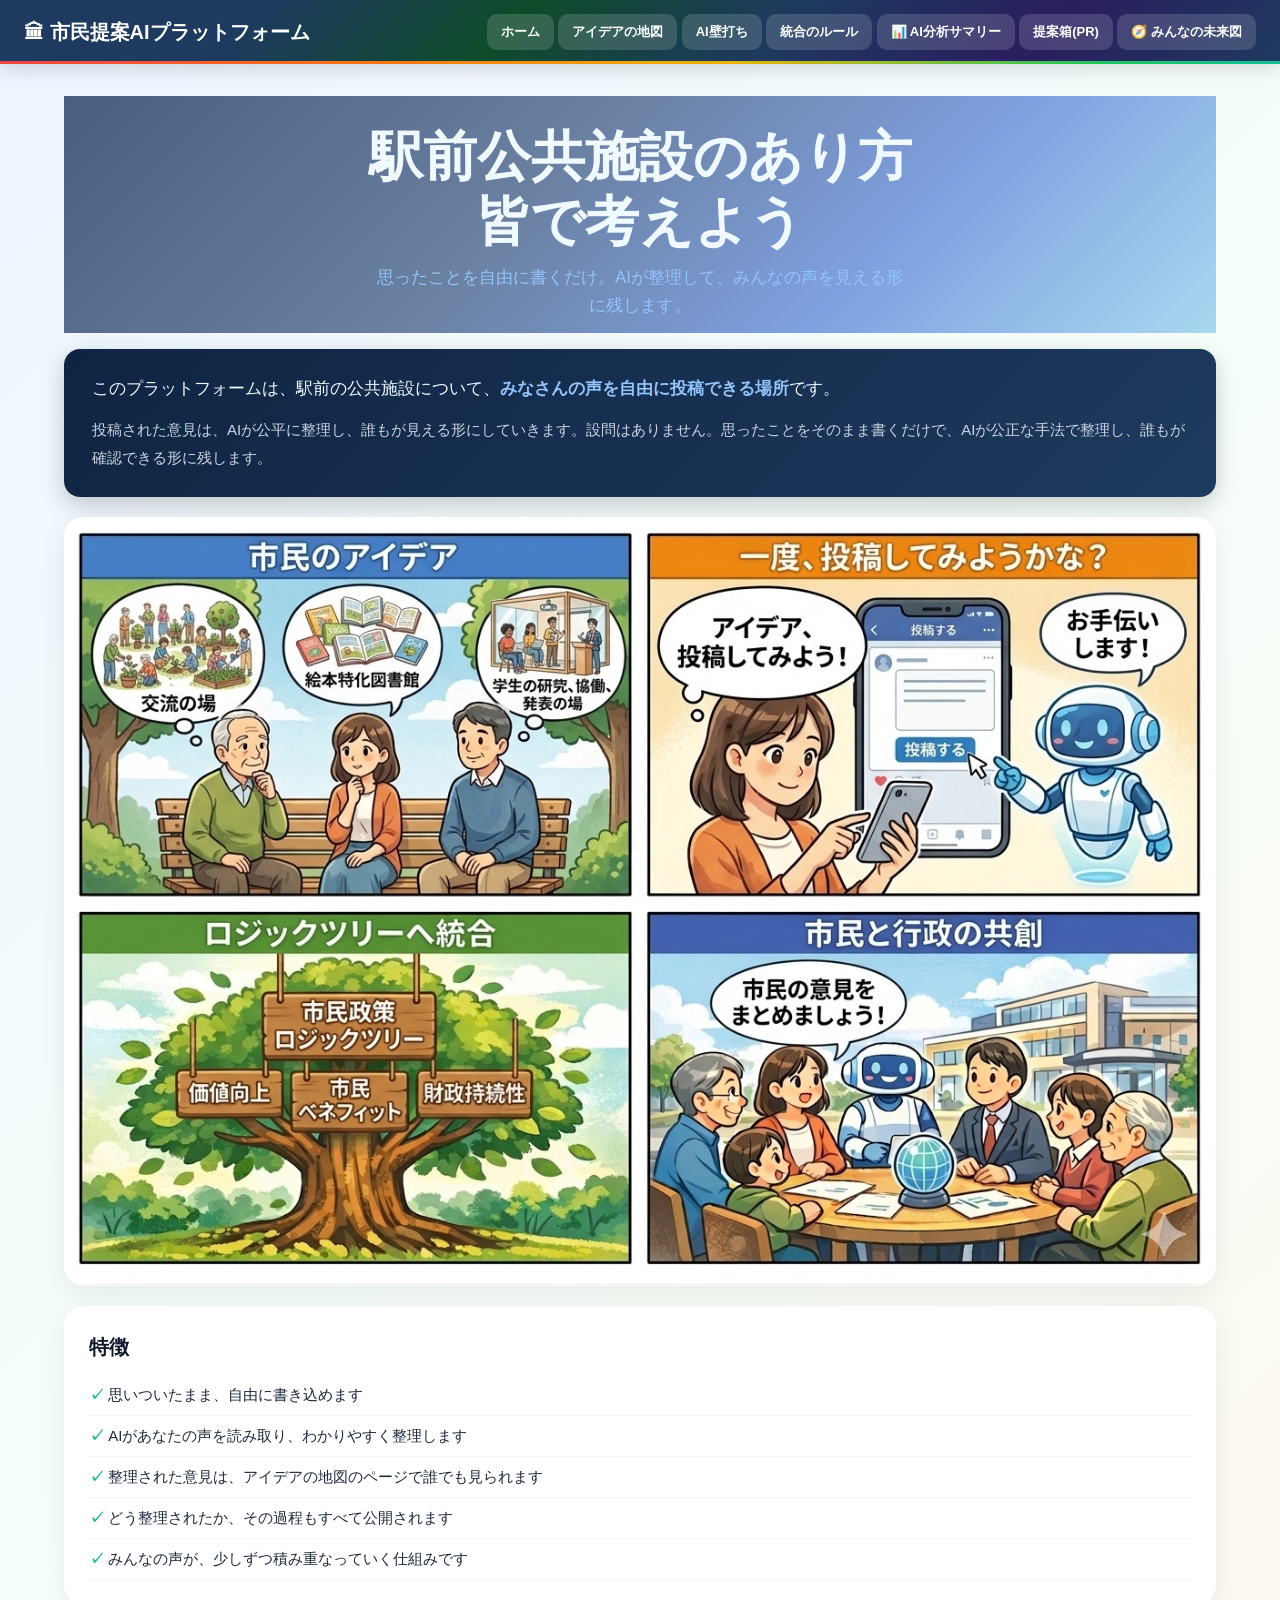
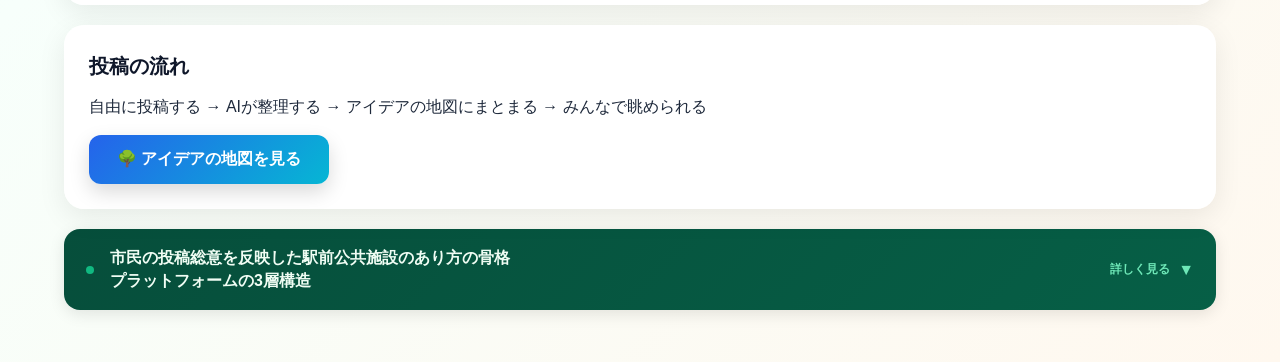
==== index.html @ 5b045f44 "Update index.html" ====
<!DOCTYPE html>
<html lang="ja">
<head>
<meta charset="UTF-8">
<meta name="viewport" content="width=device-width, initial-scale=1.0">
<title>市民提案AIプラットフォーム</title>
<style>
/* ================= RESET ================= */
*{ margin:0; padding:0; box-sizing:border-box; overflow-wrap:break-word; }
body{
  font-family:"Yu Gothic","Meiryo",sans-serif;
  background:linear-gradient(135deg,#edf4ff,#f7fffb,#fff8ef);
  color:#1e293b; line-height:1.6; padding:0; font-size:16px;
}

/* ================= HEADER ================= */
.topbar{
  position:sticky; top:0; z-index:999;
  display:flex; justify-content:space-between; align-items:center;
  padding:14px 24px;
  background:#0f172a;
  box-shadow:0 4px 20px rgba(0,0,0,.15);
}
.topbar::after{
  content:""; position:absolute; left:0; bottom:0; width:100%; height:4px;
  background:linear-gradient(
    to right,
    #ff4fa8 0%,
    #ffa36c 25%,
    #ffffff 50%,
    #5ab0ff 75%,
    #004b9f 100%
  );
}
.logo{ font-size:20px; font-weight:700; color:#fff; }

nav button{
  border:none; padding:9px 14px; border-radius:10px;
  font-weight:700; cursor:pointer; background:rgba(255,255,255,.15);
  color:#fff; font-size:13px; transition:.2s;
}
nav button:hover{ background:rgba(255,255,255,.3); transform:translateY(-1px); }


/* ================= PAGE ================= */
.page{ display:none; padding:32px 24px; max-width:1200px; margin:auto; animation:fade .3s ease; }
.page.active{ display:block; }
@keyframes fade{ from{opacity:0; transform:translateY(6px);} to{opacity:1; transform:translateY(0);} }

/* ================= COMMON CARD ================= */
.card{
  background:rgba(255,255,255,.95); backdrop-filter:blur(8px);
  padding:24px; border-radius:20px; margin-bottom:20px;
  box-shadow:0 8px 28px rgba(0,0,0,.08); border:1px solid rgba(255,255,255,.6);
}
h1{ font-size:30px; margin-bottom:16px; text-align:center; color:#0f172a; }
h2{ font-size:20px; margin-bottom:12px; color:#0f172a; }
h3{ font-size:16px; margin-top:16px; margin-bottom:8px; color:#1d4ed8; }

/* ================= BUTTON SYSTEM ================= */
button{ cursor:pointer; }
.big-button{
  display:inline-block; padding:14px 28px; font-size:16px; font-weight:800;
  background:linear-gradient(135deg,#2563eb,#06b6d4); color:white;
  border-radius:12px; text-align:center; box-shadow:0 8px 20px rgba(0,0,0,.15);
  transition:.2s; border:none;
}
.big-button:hover{ transform:translateY(-2px); box-shadow:0 14px 28px rgba(0,0,0,.2); }
.big-button.success{ background:linear-gradient(135deg,#10b981,#059669); }
.big-button.accent{ background:linear-gradient(135deg,#8b5cf6,#6d28d9); }
.big-button:disabled{ opacity:.5; cursor:not-allowed; transform:none; }
.button-group{ display:flex; gap:12px; flex-wrap:wrap; margin-top:12px; }

/* ================= AI LAYOUT ================= */
.assistant-layout{ display:grid; grid-template-columns:1fr 1fr; gap:20px; }
textarea{
  width:100%; height:240px; padding:14px; font-size:15px;
  border-radius:14px; border:1.5px solid #dbeafe; background:#fff;
  font-family:inherit; resize:vertical;
}
textarea:focus{ outline:none; border-color:#3b82f6; }
.ai-result-box{
  min-height:120px; padding:14px; background:#f8fafc;
  border-radius:12px; border:1px solid #e2e8f0; line-height:1.7; font-size:15px;
}
.summary-block{ margin-top:16px; }
.summary-box, .title-box{
  padding:12px 16px; background:#f0f9ff; border-radius:10px;
  border:1px solid #bae6fd; margin-bottom:8px; line-height:1.7;
}
.title-box{ background:#f0fdf4; border-color:#bbf7d0; font-weight:700; }
.category-result{
  padding:10px 14px; background:#fefce8; border-radius:10px;
  border:1px solid #fde68a; font-size:14px; line-height:1.8;
}

/* ================= CATEGORY BAR ================= */
.category-bar{ display:flex; flex-wrap:wrap; gap:6px; margin-bottom:10px; }
.cat-btn{
  border:none; padding:6px 12px; border-radius:999px;
  background:#e5e7eb; cursor:pointer; font-size:13px; transition:.2s;
}
.cat-btn.active{ background:#2563eb; color:#fff; }
.cat-btn:hover{ background:#cbd5e1; }
.cat-btn.active:hover{ background:#1d4ed8; }

/* =====================================================
   PR PAGE — アコーデオン構造
===================================================== */

/* ── PRページ 投稿追跡バナー ── */
.pr-track-banner {
  background: linear-gradient(135deg,#0f2442,#1e3a5f);
  color:#fff; border-radius:16px; padding:16px 20px; margin-bottom:20px;
  display:flex; align-items:center; gap:14px;
  box-shadow:0 4px 16px rgba(0,0,0,.18);
}
.pr-track-icon { font-size:28px; flex-shrink:0; }
.pr-track-info { flex:1; }
.pr-track-info h3 { color:#93c5fd; font-size:15px; margin-bottom:4px; }
.pr-track-info p  { font-size:13px; color:#cbd5e1; margin:0; }

/* ── 大分類ボード ── */
.pr-main-board{
  background:linear-gradient(135deg,#1e3a5f,#0f2442);
  color:#fff; border-radius:18px; margin-bottom:16px;
  box-shadow:0 8px 24px rgba(0,0,0,.2); overflow:hidden;
}
.pr-main-header{
  display:flex; justify-content:space-between; align-items:center;
  padding:18px 22px; cursor:pointer; user-select:none; transition:.2s;
}
.pr-main-header:hover{ background:rgba(255,255,255,.06); }
.pr-main-title{ font-size:17px; font-weight:700; }
.pr-main-meta{ display:flex; align-items:center; gap:10px; }
.pr-main-meta .count-badge{
  background:#f59e0b; color:#fff; font-weight:700;
  border-radius:999px; padding:2px 10px; font-size:13px; min-width:28px; text-align:center;
}
.pr-accordion-arrow{ font-size:16px; transition:transform .25s; }
.pr-accordion-arrow.open{ transform:rotate(180deg); }

/* ── 中分類ボード群コンテナ ── */
.pr-sub-area{
  display:none; padding:14px 16px; background:rgba(255,255,255,.05);
  border-top:1px solid rgba(255,255,255,.1);
}
/* ★ 中分類を横並びグリッドで表示 */
.pr-sub-grid{
  display:grid;
  grid-template-columns:repeat(auto-fill,minmax(220px,1fr));
  gap:10px;
  align-items:start;
}

/* ── 中分類ボード ── */
.pr-sub-board{
  background:rgba(255,255,255,.92); color:#0f172a;
  border-radius:14px; overflow:hidden;
  box-shadow:0 4px 14px rgba(0,0,0,.12); cursor:pointer; transition:.2s;
  border:2px solid transparent;
}
.pr-sub-board:hover{ border-color:#3b82f6; transform:translateY(-2px); box-shadow:0 8px 20px rgba(0,0,0,.16); }
.pr-sub-board.has-posts{ border-left:4px solid #3b82f6; }
.pr-sub-board.active { border-color:#2563eb; }
.pr-sub-header-inner{
  display:flex; justify-content:space-between; align-items:flex-start;
  padding:12px 14px;
}
.pr-sub-name{ font-size:14px; font-weight:700; flex:1; }
.count-badge{
  background:#2563eb; color:#fff; border-radius:999px;
  padding:1px 8px; font-size:12px; font-weight:700; margin-left:6px;
  min-width:22px; text-align:center; flex-shrink:0;
}
.count-badge.zero{ background:#94a3b8; }
.pr-sub-hint{ font-size:11px; color:#64748b; padding:0 14px 10px; }

/* ── 投稿タイトル一覧（中分類内・横長カード） ── */
.pr-title-list-area { padding:8px 0; }

.pr-title-btn {
  display:flex; justify-content:space-between; align-items:center;
  padding:10px 14px; margin-bottom:6px;
  background:#fff; border-radius:10px; cursor:pointer;
  border-left:4px solid #dc2626;
  box-shadow:0 2px 8px rgba(0,0,0,.06); transition:.15s; gap:10px;
  /* ★ 横長表示のため width:100% */
  width:100%;
}
.pr-title-btn:hover { box-shadow:0 4px 14px rgba(0,0,0,.12); transform:translateX(2px); }
.pr-title-btn.active { background:#eff6ff; }
.pr-title-btn-text { font-size:14px; font-weight:700; flex:1; text-align:left; }
.pr-title-btn-status { font-size:11px; font-weight:700; flex-shrink:0; }

/* ── 要約パネル（タイトルクリックで展開） ── */
.pr-summary-panel {
  margin-top:10px; background:#fff; border-radius:14px;
  padding:20px 24px; box-shadow:0 4px 16px rgba(0,0,0,.1);
  border:1.5px solid #e2e8f0;
}
.pr-summary-close {
  float:right; cursor:pointer; font-size:13px; color:#64748b;
  padding:2px 8px; border-radius:6px; border:1px solid #e2e8f0;
  margin-bottom:8px;
}
.pr-summary-close:hover{ background:#f1f5f9; }
.pr-summary-title {
  font-size:17px; font-weight:700; margin-bottom:12px; color:#0f172a;
  clear:both; padding-top:4px;
}
.pr-summary-body {
  font-size:15px; line-height:1.9; color:#334155;
  background:#f8fafc; border-radius:10px; padding:16px 18px;
  border:1px solid #e2e8f0;
}
/* ── 統合情報の表示 ── */
.pr-merge-detail {
  margin-top:14px; border-radius:10px; overflow:hidden;
  border:1.5px solid #bfdbfe;
}
.pr-merge-detail-header {
  background:#dbeafe; color:#1e3a8a; font-weight:700; font-size:13px;
  padding:8px 14px; display:flex; gap:8px; align-items:center;
}
.pr-merge-detail-body {
  background:#eff6ff; padding:12px 14px; font-size:13px;
  color:#1d4ed8; line-height:1.7;
}
.pr-merge-row {
  display:flex; gap:10px; margin-bottom:8px; align-items:flex-start;
}
.pr-merge-label {
  font-size:11px; font-weight:700; padding:2px 8px; border-radius:999px;
  flex-shrink:0; background:#bfdbfe; color:#1e40af;
}
.pr-merge-text { font-size:13px; color:#1e293b; line-height:1.6; }
.pr-merged-note{
  margin-top:10px; padding:8px 12px; background:#eff6ff; border-radius:8px;
  font-size:13px; color:#1d4ed8; border-left:3px solid #3b82f6;
}

/* ── PRページ フル幅コンテナ ── */
.pr-full-area { margin-top:8px; }

/* =====================================================
   LOGIC TREE PAGE
===================================================== */
.tree-page-wrap{ max-width:960px; margin:auto; }

/* ── ビジョン文 ── */
.tree-vision-card{
  background:linear-gradient(135deg,#0f2442,#1e3a5f); color:#fff;
  border-radius:20px; padding:22px 28px; margin-bottom:28px;
  box-shadow:0 10px 30px rgba(0,0,0,.2);
}
.tree-vision-card h2{ color:#93c5fd; margin-bottom:8px; }
.tree-vision-card p{ color:#cbd5e1; font-size:15px; }

/* ── 大分類ボード群 ── */
.tree-main-boards{
  display:grid; grid-template-columns:repeat(5,1fr); gap:16px; margin-bottom:28px;
}
.tree-board{
  background:#fff; border-radius:16px; padding:16px 12px;
  text-align:center; cursor:pointer; transition:.25s;
  box-shadow:0 6px 20px rgba(0,0,0,.1); border:2px solid transparent;
  position:relative;
}
.tree-board:hover{ transform:translateY(-4px); box-shadow:0 14px 30px rgba(0,0,0,.15); border-color:#3b82f6; }
.tree-board.active{ border-color:#2563eb; background:#eff6ff; }
.tree-board-icon{ font-size:28px; margin-bottom:8px; }
.tree-board-key{ font-size:18px; font-weight:900; color:#2563eb; margin-bottom:4px; }
.tree-board-label{ font-size:12px; font-weight:700; color:#0f172a; line-height:1.4; }
.tree-board-count{
  position:absolute; top:-6px; right:-6px;
  background:#f59e0b; color:#fff; border-radius:999px;
  padding:2px 8px; font-size:12px; font-weight:700;
}

/* ── 中分類・小分類アコーデオン（ツリー詳細） ── */
.tree-detail-area{ background:#fff; border-radius:20px; padding:24px; box-shadow:0 8px 24px rgba(0,0,0,.08); }
.tree-detail-title{ font-size:18px; font-weight:700; color:#0f172a; margin-bottom:16px; padding-bottom:12px; border-bottom:2px solid #e2e8f0; }
.tree-sub-block{ margin-bottom:12px; border-radius:14px; overflow:hidden; border:1.5px solid #e2e8f0; }
.tree-sub-header{
  padding:12px 16px; background:#f8fafc;
  display:flex; justify-content:space-between; align-items:center;
  cursor:pointer; font-weight:700; font-size:15px; transition:.15s;
}
.tree-sub-header:hover{ background:#eff6ff; }
.tree-item-list{ display:none; padding:12px 16px; border-top:1px solid #e2e8f0; }
.tree-item-chips{ display:flex; flex-wrap:wrap; gap:8px; }
.tree-item-chip{
  padding:6px 14px; background:#dbeafe; color:#1d4ed8;
  border-radius:999px; font-size:13px; font-weight:600; cursor:pointer; transition:.15s;
}
.tree-item-chip:hover{ background:#bfdbfe; }
.tree-item-chip.other{ background:#fee2e2; color:#dc2626; }
.tree-item-chip.merged{ background:#dcfce7; color:#15803d; }

/* =====================================================
   RULES PAGE
===================================================== */
.rules-merge-flow{ display:grid; grid-template-columns:repeat(3,1fr); gap:16px; margin:20px 0; }
.rules-step-card{
  background:#fff; border-radius:16px; padding:18px; text-align:center;
  box-shadow:0 4px 14px rgba(0,0,0,.08); border-top:4px solid #2563eb;
}
.rules-step-num{ font-size:28px; font-weight:900; color:#2563eb; margin-bottom:8px; }
.rules-step-title{ font-weight:700; margin-bottom:8px; font-size:15px; }
.rules-step-desc{ font-size:13px; color:#475569; line-height:1.6; }
.score-grid{ display:grid; grid-template-columns:repeat(auto-fit,minmax(130px,1fr)); gap:12px; margin:16px 0; }
.score-card{ background:white; padding:14px; border-radius:14px; box-shadow:0 4px 14px rgba(0,0,0,.08); border-top:3px solid #2563eb; }
.score-value{ font-size:22px; font-weight:800; color:#2563eb; }

/* ================= INTRO ================= */
.feature-list{ list-style:none; }
.feature-list li{ padding:8px 0; border-bottom:1px solid #f1f5f9; font-size:15px; }
.feature-list li::before{ content:"✓ "; color:#10b981; font-weight:700; }

/* ================= IMAGES ================= */
img{ max-width:100%; height:auto; display:block; border-radius:14px; }

/* ================= MOBILE ================= */
@media(max-width:900px){
  .assistant-layout{ grid-template-columns:1fr; }
  .topbar{ flex-direction:column; gap:10px; }
  nav{ justify-content:center; }
  h1{ font-size:24px; }
  .tree-main-boards{ grid-template-columns:repeat(2,1fr); }
  .rules-merge-flow{ grid-template-columns:1fr; }
}
@media(max-width:600px){
  .tree-main-boards{ grid-template-columns:1fr 1fr; }
  .pr-sub-grid{ grid-template-columns:1fr; }
}

/* =====================================================
   CIVIC COMPASS / CIVIC VISION PAGE
===================================================== */

/* ── ヒーローセクション（Civic Compass） ── */
.compass-hero {
  background:linear-gradient(160deg,#0a1628 0%,#0f2442 50%,#1a1035 100%);
  border-radius:24px; padding:48px 36px; margin-bottom:24px;
  text-align:center; position:relative; overflow:hidden;
}
.compass-hero::before {
  content:"";
  position:absolute; top:-60px; left:50%; transform:translateX(-50%);
  width:400px; height:400px; border-radius:50%;
  background:radial-gradient(circle,rgba(37,99,235,.18) 0%,transparent 70%);
  pointer-events:none;
}
.compass-ring {
  width:100px; height:100px; border-radius:50%; margin:0 auto 20px;
  background:conic-gradient(
    #2563eb 0deg 90deg,#06b6d4 90deg 180deg,
    #10b981 180deg 270deg,#f59e0b 270deg 360deg
  );
  display:flex; align-items:center; justify-content:center;
  box-shadow:0 0 40px rgba(37,99,235,.4);
}
.compass-ring-inner {
  width:72px; height:72px; border-radius:50%;
  background:#0f2442; display:flex; align-items:center;
  justify-content:center; font-size:28px;
}
.compass-badge {
  display:inline-block; background:rgba(37,99,235,.25);
  border:1px solid rgba(37,99,235,.5); color:#93c5fd;
  padding:4px 14px; border-radius:999px; font-size:12px;
  font-weight:700; letter-spacing:.05em; margin-bottom:16px;
}
.compass-version {
  display:inline-block; background:#f59e0b; color:#fff;
  padding:3px 12px; border-radius:999px; font-size:12px;
  font-weight:700; margin-bottom:10px;
}
.compass-hero h2 {
  color:#f0f9ff; font-size:22px; margin-bottom:8px; line-height:1.4;
}
.compass-hero .compass-sub {
  color:#7dd3fc; font-size:15px; line-height:1.7; max-width:600px; margin:0 auto;
}
.compass-pillars {
  display:flex; justify-content:center; flex-wrap:wrap; gap:10px; margin-top:24px;
}
.compass-pillar {
  padding:8px 18px; border-radius:12px; font-size:13px; font-weight:700;
  border:1px solid rgba(255,255,255,.2);
}
.live-dot {
  display:inline-block; width:8px; height:8px; border-radius:50%;
  background:#10b981; margin-right:6px;
  box-shadow:0 0 0 0 rgba(16,185,129,.4);
  animation:livepulse 2s infinite;
}
@keyframes livepulse {
  0%  { box-shadow:0 0 0 0 rgba(16,185,129,.4); }
  70% { box-shadow:0 0 0 8px rgba(16,185,129,0); }
  100%{ box-shadow:0 0 0 0 rgba(16,185,129,0); }
}

/* ── Civic Visionメインビジュアル ── */
.vision-main-block {
  background:#fff; border-radius:20px; overflow:hidden;
  box-shadow:0 8px 28px rgba(0,0,0,.1); margin-bottom:20px;
}
.vision-main-header {
  background:linear-gradient(135deg,#1e3a5f,#0f2442);
  color:#fff; padding:20px 24px;
}
.vision-main-header h3 { color:#93c5fd; font-size:14px; letter-spacing:.06em; margin-bottom:6px; }
.vision-main-text {
  padding:20px 24px; font-size:15px; line-height:1.9; color:#1e293b;
  border-bottom:1px solid #e2e8f0;
}
.vision-illust-area {
  background:#f8fafc; padding:16px 24px; text-align:center;
  font-size:13px; color:#64748b;
}
.vision-illust-placeholder {
  width:100%; max-width:560px; height:220px; margin:0 auto 10px;
  background:linear-gradient(135deg,#dbeafe,#e0f2fe);
  border-radius:14px; display:flex; align-items:center; justify-content:center;
  font-size:48px; color:#93c5fd;
}

/* ── 市民総意ブロック ── */
.vision-consensus-block {
  background:#fff; border-radius:20px; overflow:hidden;
  box-shadow:0 8px 28px rgba(0,0,0,.1); margin-bottom:20px;
  border:2px solid #10b981;
}
.vision-consensus-header {
  background:linear-gradient(135deg,#064e3b,#065f46);
  color:#fff; padding:16px 24px; display:flex; align-items:center; gap:12px;
}
 .vision-consensus-header h3 { font-size:16px; margin:0; color:#ffffff; }
  .vision-consensus-body p { font-size:14px; color:#334155; margin-bottom:12px; }
.vision-consensus-body { padding:20px 24px; }
.vision-consensus-body p { font-size:14px; color:#64748b; margin-bottom:12px; }
.vision-live-text {
  font-size:15px; line-height:1.9; color:#1e293b;
  background:#f0fdf4; border-radius:12px; padding:16px 18px;
  border:1px solid #bbf7d0; margin-bottom:14px;
  min-height:80px;
}
.vision-live-illust {
  width:100%; max-width:560px; height:180px; margin:0 auto;
  background:linear-gradient(135deg,#d1fae5,#a7f3d0);
  border-radius:14px; display:flex; align-items:center; justify-content:center;
  font-size:40px; color:#059669;
}
.vision-cta {
  text-align:center; margin-top:16px; padding:16px;
  background:#f0fdf4; border-radius:12px; border:1px solid #bbf7d0;
}
.vision-cta p { font-size:13px; color:#065f46; margin-bottom:10px; font-weight:600; }

/* ── 構造図（3層） ── */
.three-layer{ max-width:600px; margin:20px auto 0; }
.layer-box{
  border-radius:14px; padding:16px 20px; position:relative;
}
.layer-box.layer-top{
  background:linear-gradient(135deg,#1e3a5f,#0f2442);
  color:#fff; text-align:center;
}
.layer-box.layer-mid{
  background:#eff6ff; border:2px solid #bfdbfe;
  margin:0 24px; text-align:center;
}
.layer-box.layer-bot{
  background:#f0fdf4; border:2px solid #bbf7d0;
  margin:0 48px; text-align:center;
}
.layer-label{
  font-size:11px; font-weight:700; letter-spacing:.08em;
  margin-bottom:4px; opacity:.7;
}
.layer-title{ font-size:15px; font-weight:700; }
.layer-desc{ font-size:12px; margin-top:4px; opacity:.75; }
.layer-arrow-line{
  width:2px; height:32px; background:linear-gradient(#2563eb,#10b981);
  margin:0 auto; position:relative;
}

/* ── AI分析サマリー ── */
.analysis-grid{
  display:grid; grid-template-columns:repeat(auto-fit,minmax(180px,1fr));
  gap:12px; margin-top:16px;
}
.analysis-card{
  background:#fff; border-radius:14px; padding:14px 16px;
  box-shadow:0 3px 10px rgba(0,0,0,.07); border-top:3px solid #2563eb;
}
.analysis-card h4{ font-size:12px; color:#64748b; margin-bottom:4px; }
.analysis-num{ font-size:24px; font-weight:900; color:#0f172a; }
.analysis-bar-wrap{ margin-top:16px; }
.analysis-bar-row{
  display:grid; grid-template-columns:160px 1fr 52px;
  align-items:center; gap:10px; margin-bottom:10px;
}
.analysis-bar-label{ font-size:13px; font-weight:600; }
.analysis-bar-bg{
  background:#e2e8f0; border-radius:999px; height:12px; overflow:hidden;
}
.analysis-bar-fill{
  height:100%; border-radius:999px;
  background:linear-gradient(90deg,#2563eb,#06b6d4);
  transition:width .8s ease;
}

/* =====================================================
   ANALYSIS PAGE（新設）
===================================================== */
.analysis-page-hero {
  background:linear-gradient(135deg,#0f172a,#1e293b);
  border-radius:20px; padding:32px 28px; margin-bottom:20px; color:#fff;
}
.analysis-page-hero h2 { color:#93c5fd; margin-bottom:8px; font-size:22px; }
.analysis-page-hero p  { color:#cbd5e1; font-size:14px; line-height:1.8; }
.analysis-significance {
  background:linear-gradient(135deg,#fefce8,#fef9c3);
  border-radius:16px; padding:20px 24px; margin-top:16px;
  border-left:5px solid #d97706;
}
.analysis-significance h3 { color:#92400e; margin-bottom:10px; font-size:16px; }
.analysis-significance p  { font-size:14px; color:#78350f; line-height:1.9; margin-bottom:10px; }
.analysis-significance p:last-child { margin-bottom:0; }
.insight-list{ list-style:none; margin-top:12px; }
.insight-list li{
  padding:12px 16px; border-radius:10px; margin-bottom:8px;
  font-size:14px; display:flex; gap:10px; align-items:flex-start;
}
.insight-list li.ins-ok   { background:#f0fdf4; border-left:3px solid #16a34a; }
.insight-list li.ins-warn { background:#fffbeb; border-left:3px solid #f59e0b; }
.insight-list li.ins-flag { background:#fef2f2; border-left:3px solid #dc2626; }

/* ── 整合性バーチャート ── */
.alignment-bar-section { margin-top:20px; }
.alignment-bar-row {
  display:grid; grid-template-columns:180px 1fr 70px;
  align-items:center; gap:10px; margin-bottom:12px;
}
.alignment-bar-label { font-size:13px; font-weight:600; }
.alignment-bar-bg {
  background:#e2e8f0; border-radius:999px; height:14px; overflow:hidden;
}
.alignment-bar-fill {
  height:100%; border-radius:999px;
  background:linear-gradient(90deg,#10b981,#059669);
  transition:width .8s ease;
}
.alignment-pct { font-size:13px; font-weight:700; text-align:right; }

/* =====================================================
   RULES — フローチャート共通
===================================================== */
.rules-tab-bar{ display:flex; gap:10px; margin-bottom:20px; flex-wrap:wrap; }
.rules-tab-btn{
  padding:10px 20px; border-radius:10px; border:2px solid #e2e8f0;
  background:#fff; font-weight:700; font-size:14px; cursor:pointer; transition:.2s;
}
.rules-tab-btn.active{ background:#1e3a5f; color:#fff; border-color:#1e3a5f; }
.rules-panel{ display:none; }
.rules-panel.active{ display:block; }

/* ── やさしい図解 ── */
.easy-flow{ max-width:540px; }
.easy-step{
  background:#fff; border-radius:14px; padding:14px 18px;
  display:flex; align-items:flex-start; gap:14px;
  box-shadow:0 3px 10px rgba(0,0,0,.07); border-left:5px solid #2563eb; margin-bottom:2px;
}
.easy-step.es-ai  { border-left-color:#7c3aed; background:#f5f3ff; }
.easy-step.es-ok  { border-left-color:#16a34a; background:#f0fdf4; }
.easy-step.es-warn{ border-left-color:#ea580c; background:#fff7ed; }
.easy-step.es-red { border-left-color:#dc2626; background:#fff1f2; }
.easy-num{
  width:32px; height:32px; border-radius:50%; background:#2563eb;
  color:#fff; font-weight:900; font-size:14px;
  display:flex; align-items:center; justify-content:center; flex-shrink:0; margin-top:2px;
}
.easy-step.es-ai  .easy-num{ background:#7c3aed; }
.easy-step.es-ok  .easy-num{ background:#16a34a; }
.easy-step.es-warn .easy-num{ background:#ea580c; }
.easy-step.es-red .easy-num{ background:#dc2626; }
.easy-text h4{ margin:0 0 3px; font-size:14px; }
.easy-text p { margin:0; font-size:12px; color:#64748b; line-height:1.5; }
.flow-down{ text-align:center; font-size:22px; color:#94a3b8; line-height:1.3; }
.flow-branch-row{ display:grid; grid-template-columns:1fr 1fr; gap:12px; }
.lbl-yes{ display:inline-block; background:#dcfce7; color:#15803d; font-size:11px; font-weight:700; padding:2px 8px; border-radius:999px; margin-bottom:5px; }
.lbl-no { display:inline-block; background:#fee2e2; color:#dc2626; font-size:11px; font-weight:700; padding:2px 8px; border-radius:999px; margin-bottom:5px; }

/* ── AI 深掘り表示 ── */
.ai-result-summary{ font-size:15px; line-height:1.7; padding:4px 0; color:#0f172a; }
#deepDiveArea{ margin-top:16px; border-top:2px dashed #e2e8f0; padding-top:16px; }
.deep-item{
  background:#f8fafc; border-radius:12px; padding:12px 16px; margin-bottom:10px;
  border-left:4px solid #2563eb;
}
.deep-item:nth-child(2){ border-left-color:#10b981; }
.deep-item:nth-child(3){ border-left-color:#f59e0b; }
.deep-item:nth-child(4){ border-left-color:#ef4444; }
.deep-item.deep-next{ border-left-color:#8b5cf6; background:#f5f3ff; }
.deep-label{ font-size:12px; font-weight:700; color:#64748b; margin-bottom:6px; letter-spacing:.03em; }
.deep-body{ font-size:14px; line-height:1.7; color:#1e293b; }

/* why-grid */
.why-grid{ display:grid; grid-template-columns:1fr 1fr; gap:16px; margin-top:16px; }
.why-card{ border-radius:14px; padding:18px; }
.why-card.old-way{ background:#fef2f2; border-left:4px solid #dc2626; }
.why-card.new-way{ background:#f0fdf4; border-left:4px solid #16a34a; }
.why-card h4{ margin-bottom:8px; font-size:14px; }
.why-card ul{ padding-left:18px; font-size:13px; color:#475569; line-height:2; }

@media(max-width:900px){
  .why-grid{ grid-template-columns:1fr; }
  .analysis-bar-row{ grid-template-columns:120px 1fr 44px; }
  .alignment-bar-row{ grid-template-columns:140px 1fr 60px; }
}


/* === style_addition.css === */
/* =====================================================================
   style_addition.css — style.css の末尾に追記するスタイル
   （前回のstyle.cssはそのまま残し、このファイルの内容を末尾に追加）
   ===================================================================== */

/* =====================================================================
   PR ページ — 追加・修正スタイル
   ===================================================================== */

/* ── 読み込み中・エラー表示 ── */
.pr-loading {
  text-align: center;
  padding: 40px;
  color: #64748b;
  font-size: 15px;
}
.pr-error {
  padding: 24px;
  color: #dc2626;
  font-size: 14px;
  background: #fef2f2;
  border-radius: 12px;
  border: 1px solid #fecaca;
}

/* ── 保存件数/表示件数の差分バナー ── */
.pr-count-notice {
  background: #fefce8;
  border-radius: 12px;
  padding: 12px 16px;
  margin-bottom: 16px;
  font-size: 13px;
  color: #713f12;
  border: 1px solid #fde68a;
}

/* ── 投稿追跡バナー ── */
.pr-track-banner {
  background: linear-gradient(135deg, #0f2442, #1e3a5f);
  color: #fff;
  border-radius: 16px;
  padding: 16px 20px;
  margin-bottom: 20px;
  display: flex;
  align-items: center;
  gap: 14px;
  box-shadow: 0 4px 16px rgba(0,0,0,.18);
}
.pr-track-icon { font-size: 28px; flex-shrink: 0; }
.pr-track-info { flex: 1; }
.pr-track-info h3 { color: #93c5fd; font-size: 15px; margin-bottom: 4px; }
.pr-track-info p  { font-size: 13px; color: #cbd5e1; margin: 0; }
.pr-track-btn {
  background: rgba(255,255,255,.2);
  border: 1px solid rgba(255,255,255,.4);
  color: #fff;
  padding: 8px 16px;
  border-radius: 8px;
  font-size: 13px;
  cursor: pointer;
  flex-shrink: 0;
  transition: .15s;
}
.pr-track-btn:hover { background: rgba(255,255,255,.35); }

/* ── 大分類ボード ── */
.pr-main-board {
  background: linear-gradient(135deg, #1e3a5f, #0f2442);
  color: #fff;
  border-radius: 18px;
  margin-bottom: 16px;
  box-shadow: 0 8px 24px rgba(0,0,0,.2);
  overflow: hidden;
}
.pr-main-header {
  display: flex;
  justify-content: space-between;
  align-items: center;
  padding: 18px 22px;
  cursor: pointer;
  user-select: none;
  transition: .2s;
}
.pr-main-header:hover { background: rgba(255,255,255,.06); }
.pr-main-title { font-size: 17px; font-weight: 700; }
.pr-main-meta { display: flex; align-items: center; gap: 10px; }
.pr-main-meta .count-badge {
  background: #f59e0b;
  color: #fff;
  font-weight: 700;
  border-radius: 999px;
  padding: 2px 10px;
  font-size: 13px;
  min-width: 28px;
  text-align: center;
}
.pr-accordion-arrow { font-size: 16px; transition: transform .25s; }
.pr-accordion-arrow.open { transform: rotate(180deg); }

/* ── 中分類グリッド（横並び）── */
.pr-sub-area {
  display: none;
  padding: 14px 16px;
  background: rgba(255,255,255,.05);
  border-top: 1px solid rgba(255,255,255,.1);
}
.pr-sub-grid {
  display: grid;
  grid-template-columns: repeat(auto-fill, minmax(220px, 1fr));
  gap: 10px;
  align-items: start;
}
@media (max-width: 600px) {
  .pr-sub-grid { grid-template-columns: 1fr; }
}

/* ── 中分類ボード ── */
.pr-sub-board {
  background: rgba(255,255,255,.92);
  color: #0f172a;
  border-radius: 14px;
  overflow: hidden;
  box-shadow: 0 4px 14px rgba(0,0,0,.12);
  cursor: pointer;
  transition: .2s;
  border: 2px solid transparent;
}
.pr-sub-board:hover { border-color: #3b82f6; transform: translateY(-2px); }
.pr-sub-board.has-posts { border-left: 4px solid #3b82f6; }
.pr-sub-board.active { border-color: #2563eb; }
.pr-sub-header-inner {
  display: flex;
  justify-content: space-between;
  align-items: flex-start;
  padding: 12px 14px;
}
.pr-sub-name { font-size: 14px; font-weight: 700; flex: 1; }
.count-badge {
  background: #2563eb;
  color: #fff;
  border-radius: 999px;
  padding: 1px 8px;
  font-size: 12px;
  font-weight: 700;
  margin-left: 6px;
  min-width: 22px;
  text-align: center;
  flex-shrink: 0;
}
.count-badge.zero { background: #94a3b8; }
.pr-sub-hint { font-size: 11px; color: #64748b; padding: 0 14px 10px; }

/* ── タイトル一覧（★ 横長カード）── */
.pr-title-list-area { padding: 8px 12px; }

.pr-title-btn {
  display: flex;
  justify-content: space-between;
  align-items: center;
  padding: 10px 14px;
  margin-bottom: 6px;
  background: #fff;
  border-radius: 10px;
  cursor: pointer;
  border-left: 4px solid #dc2626;
  box-shadow: 0 2px 8px rgba(0,0,0,.06);
  transition: .15s;
  gap: 10px;
  width: 100%;   /* ★ 横長 */
}
.pr-title-btn:hover { box-shadow: 0 4px 14px rgba(0,0,0,.12); transform: translateX(2px); }
.pr-title-btn.active { background: #eff6ff; }
.pr-title-btn-text   { font-size: 14px; font-weight: 700; flex: 1; text-align: left; }
.pr-title-btn-status { font-size: 11px; font-weight: 700; flex-shrink: 0; }

/* ── 要約パネル ── */
.pr-summary-panel {
  margin-top: 10px;
  background: #fff;
  border-radius: 14px;
  padding: 20px 24px;
  box-shadow: 0 4px 16px rgba(0,0,0,.1);
  border: 1.5px solid #e2e8f0;
}
.pr-summary-close {
  float: right;
  cursor: pointer;
  font-size: 13px;
  color: #64748b;
  padding: 2px 8px;
  border-radius: 6px;
  border: 1px solid #e2e8f0;
  margin-bottom: 8px;
  background: none;
}
.pr-summary-close:hover { background: #f1f5f9; }
.pr-summary-title {
  font-size: 17px;
  font-weight: 700;
  margin-bottom: 12px;
  color: #0f172a;
  clear: both;
  padding-top: 4px;
}
.pr-summary-body {
  font-size: 15px;
  line-height: 1.9;
  color: #334155;
  background: #f8fafc;
  border-radius: 10px;
  padding: 16px 18px;
  border: 1px solid #e2e8f0;
}
.pr-merge-detail {
  margin-top: 14px;
  border-radius: 10px;
  overflow: hidden;
  border: 1.5px solid #bfdbfe;
}
.pr-merge-detail-header {
  background: #dbeafe;
  color: #1e3a8a;
  font-weight: 700;
  font-size: 13px;
  padding: 8px 14px;
  display: flex;
  gap: 8px;
  align-items: center;
}
.pr-merge-detail-body {
  background: #eff6ff;
  padding: 12px 14px;
  font-size: 13px;
}
.pr-merge-row {
  display: flex;
  gap: 10px;
  margin-bottom: 8px;
  align-items: flex-start;
}
.pr-merge-label {
  font-size: 11px;
  font-weight: 700;
  padding: 2px 8px;
  border-radius: 999px;
  flex-shrink: 0;
  background: #bfdbfe;
  color: #1e40af;
}
.pr-merge-text {
  font-size: 13px;
  color: #1e293b;
  line-height: 1.6;
}
.pr-merged-note {
  margin-top: 10px;
  padding: 8px 12px;
  background: #eff6ff;
  border-radius: 8px;
  font-size: 13px;
  color: #1d4ed8;
  border-left: 3px solid #3b82f6;
}

/* =====================================================================
   Policy Logic Tree — 投稿チップのスタイル
   ===================================================================== */
.tree-post-chip {
  margin-bottom: 8px;
  padding: 10px 14px;
  background: #fff;
  border-radius: 10px;
  border-left: 4px solid #dc2626;
  font-size: 13px;
  cursor: pointer;
  box-shadow: 0 2px 8px rgba(0,0,0,.06);
  transition: .15s;
}
.tree-post-chip:hover { box-shadow: 0 4px 14px rgba(0,0,0,.12); }
.tree-post-chip.open  { background: #eff6ff; }

.tree-post-summary {
  display: none;
  margin-top: 10px;
  padding: 12px 14px;
  background: #f8fafc;
  border-radius: 8px;
  font-size: 14px;
  color: #334155;
  line-height: 1.8;
  border: 1px solid #e2e8f0;
}
.tree-merged-note {
  margin-top: 8px;
  padding: 8px 12px;
  background: #eff6ff;
  border-radius: 6px;
  font-size: 13px;
  color: #1d4ed8;
  border-left: 3px solid #3b82f6;
}

/* =====================================================================
   統合ページ — 「詳しい仕組みはこちら」ボタンと説明パネル
   ===================================================================== */
.merge-detail-toggle-btn {
  display: inline-flex;
  align-items: center;
  gap: 8px;
  padding: 12px 22px;
  background: linear-gradient(135deg, #1e3a5f, #0f2442);
  color: #fff;
  border-radius: 12px;
  border: none;
  font-size: 14px;
  font-weight: 700;
  cursor: pointer;
  margin: 20px 0 0;
  transition: .2s;
  box-shadow: 0 4px 14px rgba(0,0,0,.15);
}
.merge-detail-toggle-btn:hover {
  background: linear-gradient(135deg, #1d4ed8, #1e3a5f);
  transform: translateY(-2px);
}
.merge-detail-toggle-btn .toggle-arrow {
  font-size: 12px;
  transition: transform .25s;
}
.merge-detail-toggle-btn.open .toggle-arrow {
  transform: rotate(180deg);
}

.merge-detail-panel {
  display: none;
  margin-top: 16px;
  background: #f8fafc;
  border-radius: 16px;
  padding: 24px;
  border: 1.5px solid #e2e8f0;
}
.merge-detail-panel.show { display: block; }

/* 統合フロー（3ステップ） */
.merge-flow-grid {
  display: grid;
  grid-template-columns: repeat(3, 1fr);
  gap: 14px;
  margin-bottom: 20px;
}
@media (max-width: 700px) {
  .merge-flow-grid { grid-template-columns: 1fr; }
}
.merge-flow-step {
  background: #fff;
  border-radius: 14px;
  padding: 18px;
  text-align: center;
  box-shadow: 0 4px 12px rgba(0,0,0,.07);
  border-top: 4px solid #2563eb;
}
.merge-flow-step:nth-child(2) { border-top-color: #8b5cf6; }
.merge-flow-step:nth-child(3) { border-top-color: #10b981; }
.merge-flow-num {
  font-size: 28px;
  font-weight: 900;
  color: #2563eb;
  margin-bottom: 8px;
}
.merge-flow-step:nth-child(2) .merge-flow-num { color: #8b5cf6; }
.merge-flow-step:nth-child(3) .merge-flow-num { color: #10b981; }
.merge-flow-title  { font-weight: 700; margin-bottom: 6px; font-size: 14px; }
.merge-flow-desc   { font-size: 12px; color: #475569; line-height: 1.6; }

/* ステータスバッジ説明 */
.status-legend {
  display: flex;
  flex-wrap: wrap;
  gap: 10px;
  margin-top: 16px;
}
.status-legend-item {
  display: flex;
  align-items: center;
  gap: 8px;
  background: #fff;
  border-radius: 10px;
  padding: 10px 14px;
  font-size: 13px;
  box-shadow: 0 2px 8px rgba(0,0,0,.06);
}
.status-dot {
  width: 10px;
  height: 10px;
  border-radius: 50%;
  flex-shrink: 0;
}

/* =====================================================================
   Civic Vision ページ — 変化の可視化（月次履歴）
   ===================================================================== */

/* ── バージョンタイムライン ── */
.vision-timeline {
  position: relative;
  padding-left: 32px;
  margin-top: 8px;
}
.vision-timeline::before {
  content: "";
  position: absolute;
  left: 10px;
  top: 0;
  bottom: 0;
  width: 2px;
  background: linear-gradient(to bottom, #2563eb, #10b981);
}
.vision-timeline-item {
  position: relative;
  margin-bottom: 24px;
}
.vision-timeline-dot {
  position: absolute;
  left: -26px;
  top: 4px;
  width: 14px;
  height: 14px;
  border-radius: 50%;
  background: #2563eb;
  border: 2px solid #fff;
  box-shadow: 0 0 0 2px #2563eb;
}
.vision-timeline-item.latest .vision-timeline-dot {
  background: #10b981;
  box-shadow: 0 0 0 2px #10b981, 0 0 0 4px rgba(16,185,129,.2);
}
.vision-timeline-card {
  background: #fff;
  border-radius: 14px;
  padding: 16px 20px;
  box-shadow: 0 4px 14px rgba(0,0,0,.08);
  border: 1.5px solid #e2e8f0;
}
.vision-timeline-item.latest .vision-timeline-card {
  border-color: #10b981;
  background: #f0fdf4;
}
.vision-timeline-meta {
  display: flex;
  align-items: center;
  gap: 10px;
  margin-bottom: 10px;
  flex-wrap: wrap;
}
.vision-version-badge {
  font-size: 12px;
  font-weight: 700;
  padding: 2px 10px;
  border-radius: 999px;
  background: #dbeafe;
  color: #1e40af;
}
.vision-timeline-item.latest .vision-version-badge {
  background: #dcfce7;
  color: #15803d;
}
.vision-timeline-date { font-size: 12px; color: #64748b; }
.vision-timeline-posts { font-size: 11px; color: #94a3b8; }
.vision-timeline-text {
  font-size: 14px;
  line-height: 1.9;
  color: #1e293b;
  margin-bottom: 10px;
}
.vision-timeline-reason {
  font-size: 12px;
  color: #64748b;
  padding: 8px 12px;
  background: #f8fafc;
  border-radius: 8px;
  border-left: 3px solid #94a3b8;
  line-height: 1.6;
}
.vision-timeline-item.latest .vision-timeline-reason {
  background: #dcfce7;
  border-left-color: #16a34a;
  color: #15803d;
}

/* ── スコアバー（各バージョンのウェイト表示） ── */
.vision-score-bars {
  margin-top: 10px;
  display: grid;
  grid-template-columns: 80px 1fr 36px;
  gap: 4px 8px;
  align-items: center;
}
.vision-score-label { font-size: 11px; color: #64748b; }
.vision-score-bg {
  background: #e2e8f0;
  border-radius: 999px;
  height: 8px;
  overflow: hidden;
}
.vision-score-fill {
  height: 100%;
  border-radius: 999px;
  background: linear-gradient(90deg, #2563eb, #06b6d4);
  transition: width .8s ease;
}
.vision-score-pct { font-size: 11px; color: #64748b; text-align: right; }

/* ── Vision変化コンペア（before/after） ── */
.vision-compare {
  display: grid;
  grid-template-columns: 1fr 1fr;
  gap: 14px;
  margin-top: 16px;
}
@media (max-width: 700px) {
  .vision-compare { grid-template-columns: 1fr; }
}
.vision-compare-box {
  border-radius: 14px;
  padding: 16px 18px;
}
.vision-compare-box.before {
  background: #fafafa;
  border: 1.5px solid #e2e8f0;
}
.vision-compare-box.after {
  background: #f0fdf4;
  border: 1.5px solid #bbf7d0;
}
.vision-compare-label {
  font-size: 11px;
  font-weight: 700;
  letter-spacing: .06em;
  color: #64748b;
  margin-bottom: 8px;
}
.vision-compare-box.after .vision-compare-label { color: #059669; }
.vision-compare-text {
  font-size: 13px;
  line-height: 1.8;
  color: #334155;
}

/* ── 管理者用：手動更新ボタン ── */
.vision-update-admin {
  margin-top: 20px;
  padding: 16px 20px;
  background: #fffbeb;
  border-radius: 12px;
  border: 1px solid #fde68a;
  display: flex;
  align-items: center;
  gap: 14px;
  flex-wrap: wrap;
}
.vision-update-admin p {
  font-size: 13px;
  color: #92400e;
  margin: 0;
  flex: 1;
}
.btn-admin-update {
  padding: 10px 20px;
  background: linear-gradient(135deg, #d97706, #b45309);
  color: #fff;
  border: none;
  border-radius: 10px;
  font-weight: 700;
  font-size: 13px;
  cursor: pointer;
  transition: .2s;
  flex-shrink: 0;
}
.btn-admin-update:hover { opacity: .85; transform: translateY(-1px); }
.btn-admin-update:disabled { opacity: .5; cursor: not-allowed; transform: none; }

/* =====================================================================
   分析ページ — 追加スタイル
   ===================================================================== */
.analysis-bar-pct {
  font-size: 12px;
  color: #64748b;
  text-align: right;
  white-space: nowrap;
}
.analysis-bar-row {
  display: grid;
  grid-template-columns: 160px 1fr 80px;
  align-items: center;
  gap: 10px;
  margin-bottom: 10px;
}
.analysis-bar-label { font-size: 13px; font-weight: 600; }
.analysis-bar-bg {
  background: #e2e8f0;
  border-radius: 999px;
  height: 12px;
  overflow: hidden;
}
.analysis-bar-fill {
  height: 100%;
  border-radius: 999px;
  background: linear-gradient(90deg, #2563eb, #06b6d4);
  transition: width .8s ease;
}
.alignment-bar-row {
  display: grid;
  grid-template-columns: 180px 1fr 52px;
  align-items: center;
  gap: 10px;
  margin-bottom: 12px;
}
.alignment-bar-label { font-size: 13px; font-weight: 600; }
.alignment-pct       { font-size: 13px; font-weight: 700; text-align: right; }

@media (max-width: 700px) {
  .analysis-bar-row    { grid-template-columns: 100px 1fr 56px; }
  .alignment-bar-row   { grid-template-columns: 110px 1fr 44px; }
  .analysis-bar-label,
  .alignment-bar-label { font-size: 11px; }
}
 /* =====================================================
   style_fix.css — 既存style.cssの末尾に追加
   修正内容：
   1. スマホの左右スクロール揺れを防止
   2. tree-page-wrapの最大幅を削除してフル幅に
===================================================== */

/* ★ スマホの左右揺れ防止 */
html, body {
  overflow-x: hidden;
  max-width: 100%;
}

* {
  box-sizing: border-box;
}

/* ★ 黒枠（tree-vision-card）をフル幅に */
.tree-page-wrap {
  max-width: 100%;
  margin: auto;
}

.tree-vision-card {
  border-radius: 16px;
  margin-bottom: 16px;
}

/* ★ みんなの未来図 A/B対比レイアウト — スマホ対応 */
@media (max-width: 640px) {
  /* A/B対比を縦積みに */
  section#vision .ab-grid {
    grid-template-columns: 1fr !important;
  }
}


/* ★ ナビバー マルチカラーグラデーション背景 */
.topbar {
  background: linear-gradient(
    135deg,
    #1e3a5f 0%,
    #1e3a5f 20%,
    #0f4c2a 40%,
    #1e3a5f 60%,
    #2a1e5f 80%,
    #1e3a5f 100%
  ) !important;
  position: relative;
}

/* レインボーの下線ライン */
.topbar::after {
  content: "";
  position: absolute;
  left: 0;
  bottom: 0;
  width: 100%;
  height: 3px;
  background: linear-gradient(
    90deg,
    #ef4444,
    #f97316,
    #eab308,
    #22c55e,
    #06b6d4,
    #2563eb,
    #8b5cf6,
    #ec4899
  );
  background-size: 200% 100%;
  animation: rainbowSlide 4s linear infinite;
}

@keyframes rainbowSlide {
  0%   { background-position: 0% 0%; }
  100% { background-position: 200% 0%; }
}

/* ★ スマホスクロール 左右揺れ防止（強化版） */
html {
  overflow-x: hidden;
}
body {
  overflow-x: hidden;
  width: 100%;
  max-width: 100vw;
}
main {
  overflow-x: hidden;
}

/* ★ Civic Vision 比較表示 スマホ対応 */
#visionCompareArea > div {
  grid-template-columns: repeat(auto-fit, minmax(200px, 1fr)) !important;
}

/* ★ みんなの未来図 A/B対比 スマホで縦積み */
@media (max-width: 640px) {
  section#vision > div[style*="grid-template-columns:1fr 1fr"] {
    grid-template-columns: 1fr !important;
  }
}

/* ★ 全ページ h1タイトルエリア — ネイビー左上→ブルー右下グラデーション */
section > div:first-child {
  background: linear-gradient(135deg,#4a5f80 0%,#6a80a0 40%,#7fa0e0 70%,#a8d8f0 100%) !important;
 
)
  border-radius: 12px;
  padding: 22px 24px;
  margin-bottom: 16px;
  box-sizing: border-box;
}

section > div:first-child h1 {
  color: #f0f9ff !important;
  font-size: clamp(22px, 5vw, 36px);
  font-weight: 700;
  line-height: 1.3;
  margin: 0 0 8px;
}

section > div:first-child p {
  color: #93c5fd !important;
  font-size: 15px;
  line-height: 1.7;
  margin: 0;
}

section > div:first-child span {
  background: rgba(255,255,255,.15) !important;
  color: #bae6fd !important;
}  
</style>
</head>
<body>

<header class="topbar">
  <div class="logo">🏛 市民提案AIプラットフォーム</div>
  <nav>
    <button onclick="showPage('intro')">ホーム</button>
    <button onclick="showPage('tree')">アイデアの地図</button>
    <button onclick="showPage('assistant')">AI壁打ち</button>
    <button onclick="showPage('merge')">統合のルール</button>
    <button onclick="showPage('analysis')">📊 AI分析サマリー</button>
    <button onclick="showPage('pullrequest')">提案箱(PR)</button>
    <button onclick="showPage('vision')">🧭 みんなの未来図</button>
  </nav>
</header>

<main>

<!-- ================= INTRO ================= -->
<section id="intro" class="page active">
 
  <!-- タイトル：黒枠の外 -->
  <div style="text-align:center;padding:28px 20px 12px;">
    <h1 style="font-size:clamp(30px,6vw,54px);font-weight:900;color:#0f172a;line-height:1.2;margin-bottom:10px;">
      駅前公共施設のあり方<br>皆で考えよう</span>
    </h1>
    <p style="font-size:17px;color:#475569;max-width:540px;margin:0 auto;">思ったことを自由に書くだけ。AIが整理して、みんなの声を見える形に残します。</p>
  </div>
 
  <!-- 黒枠：フル幅・白文字 -->
  <div style="background:linear-gradient(135deg,#0f2442,#1e3a5f);border-radius:16px;padding:24px 28px;margin:0 0 20px;box-shadow:0 8px 24px rgba(0,0,0,.2);">
    <p style="font-size:17px;line-height:1.9;color:#f0f9ff;margin-bottom:10px;font-weight:500;">
      このプラットフォームは、駅前の公共施設について、<strong style="color:#93c5fd;">みなさんの声を自由に投稿できる場所</strong>です。
    </p>
    <p style="font-size:15px;line-height:1.9;color:#cbd5e1;margin:0;">
      投稿された意見は、AIが公平に整理し、誰もが見える形にしていきます。設問はありません。思ったことをそのまま書くだけで、AIが公正な手法で整理し、誰もが確認できる形に残します。
    </p>
  </div>
 
  <div class="card" style="padding:0;overflow:hidden;">
    <img src="images/intro.jpg" alt="市民政策AIプラットフォーム" style="width:100%;display:block;">
  </div>
  <div class="card">
    <h2>特徴</h2>
    <ul class="feature-list">
      <li>思いついたまま、自由に書き込めます</li>
      <li>AIがあなたの声を読み取り、わかりやすく整理します</li>
      <li>整理された意見は、アイデアの地図のページで誰でも見られます</li>
      <li>どう整理されたか、その過程もすべて公開されます</li>
      <li>みんなの声が、少しずつ積み重なっていく仕組みです</li>
    </ul>
  </div>
  <div class="card">
    <h2>投稿の流れ</h2>
    <p>自由に投稿する → AIが整理する → アイデアの地図にまとまる → みんなで眺められる</p>
    <div style="margin-top:16px;">
      <button class="big-button" onclick="showPage('tree')">🌳 アイデアの地図を見る</button>
    </div>
  </div>
 
  <!-- ★ 要望1：折り畳み式「市民の投稿総意を反映した駅前公共施設のあり方」 -->
  <div style="border-radius:16px;overflow:hidden;box-shadow:0 4px 16px rgba(0,0,0,.1);margin-bottom:20px;">
    <!-- ヘッダー（常に表示） -->
    <button onclick="toggleConsensus()" id="consensusToggleBtn"
      style="width:100%;background:linear-gradient(135deg,#064e3b,#065f46);border:none;padding:18px 22px;display:flex;align-items:center;justify-content:space-between;cursor:pointer;text-align:left;gap:12px;">
      <div style="display:flex;align-items:center;gap:10px;">
        <span class="live-dot"></span>
        <span style="font-size:16px;font-weight:700;color:#f0fdf4;line-height:1.4;">市民の投稿総意を反映した駅前公共施設のあり方の骨格<br>プラットフォームの3層構造</span>
      </div>
      <div style="display:flex;align-items:center;gap:8px;flex-shrink:0;">
        <span style="font-size:12px;color:#6ee7b7;font-weight:600;">詳しく見る</span>
        <span id="consensusArrow" style="font-size:16px;color:#6ee7b7;transition:transform .25s;">▼</span>
      </div>
    </button>
    <!-- 折り畳みコンテンツ（初期非表示） -->
    <div id="consensusContent" style="display:none;background:#fff;padding:20px 22px;">
     <h2 style="font-size:22px;font-weight:800;margin-bottom:6px;">🏗 プラットフォームの3層構造</h2>
  <p style="font-size:14px;color:#64748b;margin-bottom:20px;">理念から実際の議論まで3層で構成。上位ほど不変で、下位ほど市民の投稿で育ちます。</p>
 
  <!-- Layer 1 -->
  <div style="border-radius:16px;overflow:hidden;margin-bottom:10px;box-shadow:0 4px 16px rgba(0,0,0,.14);">
    <div style="background:linear-gradient(135deg,#0a1628,#0f2442);padding:20px 24px;display:flex;align-items:center;gap:16px;">
      <div style="width:48px;height:48px;border-radius:50%;background:rgba(255,255,255,.12);display:flex;align-items:center;justify-content:center;font-size:24px;flex-shrink:0;">🧭</div>
      <div style="flex:1;">
        <div style="font-size:11px;font-weight:700;letter-spacing:.1em;color:#64748b;margin-bottom:4px;">LAYER 1 — 不変の理念</div>
        <div style="font-size:18px;font-weight:800;color:#f0f9ff;margin-bottom:5px;">Civic Compass（羅針盤）</div>
        <div style="font-size:13px;color:#93c5fd;line-height:1.7;">コストセンターからプロフィットセンターへ<br>市民のウェルビーイングと知財の集積による投資型都市経営</div>
      </div>
      <div style="background:rgba(255,255,255,.08);border:1px solid rgba(255,255,255,.15);border-radius:8px;padding:5px 12px;font-size:11px;color:#94a3b8;font-weight:700;flex-shrink:0;white-space:nowrap;">固定・不変</div>
    </div>
  </div>
 
  <div style="text-align:center;margin:4px 0;font-size:22px;color:#94a3b8;line-height:1.2;">↓</div>
 
  <!-- Layer 2 -->
  <div style="border-radius:16px;overflow:hidden;margin-bottom:10px;box-shadow:0 4px 16px rgba(0,0,0,.12);">
    <div style="background:linear-gradient(135deg,#1e3a5f,#1e40af);padding:20px 24px;display:flex;align-items:center;gap:16px;">
      <div style="width:48px;height:48px;border-radius:50%;background:rgba(255,255,255,.12);display:flex;align-items:center;justify-content:center;font-size:24px;flex-shrink:0;">🎯</div>
      <div style="flex:1;">
        <div style="font-size:11px;font-weight:700;letter-spacing:.1em;color:#93c5fd;margin-bottom:4px;">LAYER 2 — 管理者が設計ウェイトを調整可能</div>
        <div style="font-size:18px;font-weight:800;color:#f0f9ff;margin-bottom:5px;">Civic Vision（ビジョン）</div>
        <div style="font-size:13px;color:#bae6fd;line-height:1.7;">5つの大分類 × 設計ウェイト。市民投稿の総意をもとにAIが月次更新。<br>ウェイトを変えると即座に新しいVisionが生成されます。</div>
      </div>
      <div style="background:rgba(6,182,212,.2);border:1px solid rgba(6,182,212,.4);border-radius:8px;padding:5px 12px;font-size:11px;color:#67e8f9;font-weight:700;flex-shrink:0;white-space:nowrap;">月次更新</div>
    </div>
    <!-- 5分類バー -->
    <div style="background:#0c1e3a;padding:10px 24px;display:grid;grid-template-columns:repeat(5,1fr);gap:6px;">
      <div style="text-align:center;"><div style="font-size:9px;color:#475569;margin-bottom:3px;">① 価値向上</div><div style="height:5px;background:#2563eb;border-radius:999px;margin-bottom:3px;"></div><div style="font-size:11px;color:#60a5fa;font-weight:700;">20%</div></div>
      <div style="text-align:center;"><div style="font-size:9px;color:#475569;margin-bottom:3px;">② ウェルビーイング</div><div style="height:5px;background:#06b6d4;border-radius:999px;margin-bottom:3px;"></div><div style="font-size:11px;color:#22d3ee;font-weight:700;">25%</div></div>
      <div style="text-align:center;"><div style="font-size:9px;color:#475569;margin-bottom:3px;">③ 財政的持続</div><div style="height:5px;background:#10b981;border-radius:999px;margin-bottom:3px;"></div><div style="font-size:11px;color:#34d399;font-weight:700;">20%</div></div>
      <div style="text-align:center;"><div style="font-size:9px;color:#475569;margin-bottom:3px;">④ 施設の戦略</div><div style="height:5px;background:#8b5cf6;border-radius:999px;margin-bottom:3px;"></div><div style="font-size:11px;color:#a78bfa;font-weight:700;">20%</div></div>
      <div style="text-align:center;"><div style="font-size:9px;color:#475569;margin-bottom:3px;">⑤ ガバナンス</div><div style="height:5px;background:#f59e0b;border-radius:999px;margin-bottom:3px;"></div><div style="font-size:11px;color:#fbbf24;font-weight:700;">15%</div></div>
    </div>
  </div>
 
  <div style="text-align:center;margin:4px 0;font-size:22px;color:#94a3b8;line-height:1.2;">↓</div>
 
  <!-- Layer 3 -->
  <div style="border-radius:16px;overflow:hidden;box-shadow:0 4px 16px rgba(0,0,0,.1);">
    <div style="background:linear-gradient(135deg,#052e16,#064e3b);padding:20px 24px;display:flex;align-items:center;gap:16px;">
      <div style="width:48px;height:48px;border-radius:50%;background:rgba(255,255,255,.12);display:flex;align-items:center;justify-content:center;font-size:24px;flex-shrink:0;">🗺</div>
      <div style="flex:1;">
        <div style="font-size:11px;font-weight:700;letter-spacing:.1em;color:#6ee7b7;margin-bottom:4px;">LAYER 3 — 市民の投稿で動的に育つ</div>
        <div style="font-size:18px;font-weight:800;color:#f0fdf4;margin-bottom:5px;">アイデアの地図</div>
        <div style="font-size:13px;color:#a7f3d0;line-height:1.7;">中分類・小分類は市民の投稿で自動追加。<br>「その他」が10件超えると新中分類が自動生成されます。</div>
      </div>
      <div style="background:rgba(16,185,129,.2);border:1px solid rgba(16,185,129,.4);border-radius:8px;padding:5px 12px;font-size:11px;color:#6ee7b7;font-weight:700;flex-shrink:0;white-space:nowrap;">リアルタイム</div>
    </div>
  </div>
 
     <!-- ── なぜ大事か ── -->
  <div class="card">
    <h2>なぜ Civic Compass （羅針盤・理念）が重要なのか</h2>
    <div class="why-grid">
      <div class="why-card old-way">
        <h4>❌ これまでの公共施設のあり方</h4>
        <ul>
          <li>維持費がかかる「コスト」として管理</li>
          <li>行政が一方的に用途を決める</li>
          <li>市民参加の機会が少ない</li>
          <li>市民の声が政策に届きにくい</li>
        </ul>
      </div>
      <div class="why-card new-way">
        <h4>✅ Civic Compassが目指す姿</h4>
        <ul>
          <li>市民のウェルビーイングを生む「投資」として運営</li>
          <li>市民と行政がともに施設を育てる</li>
          <li>小さなアイデアが街全体の価値へ</li>
          <li>デジタルと市民参加で継続的に進化</li>
        </ul>
      </div>
    </div>
    </div>
 
</section>

<!-- ================= POLICY LOGIC TREE ================= -->
<section id="tree" class="page">

  <!-- タイトル：黒枠の外 -->
  <div style="text-align:center;padding:28px 20px 12px;">
    <h1 style="font-size:clamp(28px,5vw,46px);font-weight:900;color:#0f172a;line-height:1.2;margin-bottom:8px;">🗺 アイデアの地図</h1>
    <p style="font-size:16px;color:#475569;max-width:500px;margin:0 auto;">市民の皆さんの投稿を分野ごとに整理した地図です</p>
  </div>

  <!-- 黒枠：フル幅・白文字 -->
  <div style="background:linear-gradient(135deg,#0f2442,#1e3a5f);border-radius:16px;padding:20px 24px;margin:0 0 20px;box-shadow:0 8px 24px rgba(0,0,0,.2);">
    <p style="font-size:16px;line-height:1.8;color:#f0f9ff;margin-bottom:6px;">5つのボックスが分野ごとに並んでいます。選んでクリックすると、その分野の投稿一覧が表示されます。</p>
    <p style="font-size:14px;line-height:1.8;color:#93c5fd;margin:0;">見終わったら「AI壁打ち」であなたも投稿してみよう！</p>
  </div>

  <div style="padding:0;margin-bottom:4px;">
    <img src="/ashiya-platform/images/ideaMap.jpg" alt="idea map" style="width:100%;border-radius:14px;margin-bottom:16px;display:block;">

    <!-- ★ 要望4・8：AI壁打ち誘導ブロック（画像と5ボックスの間） -->
    <div style="margin:0 0 16px;padding:20px 24px;background:linear-gradient(135deg,#1e3a5f,#0f2442);border-radius:16px;display:flex;align-items:center;justify-content:space-between;gap:16px;flex-wrap:wrap;box-shadow:0 6px 20px rgba(0,0,0,.2);border:1px solid rgba(255,255,255,.1);">
      <div>
        <p style="color:#fbbf24;font-size:12px;font-weight:800;margin-bottom:4px;letter-spacing:.05em;">👆 地図を見たら、次はこちら！</p>
        <p style="color:#f0f9ff;font-size:18px;font-weight:700;margin-bottom:4px;">あなたの投稿をお待ちしています</p>
        <p style="color:#93c5fd;font-size:13px;margin:0;line-height:1.5;">思ったことを自由に書くだけ。AIが整理してこの地図に追加します。</p>
      </div>
      <button onclick="showPage('assistant')" style="background:linear-gradient(135deg,#f59e0b,#d97706);color:#fff;border:none;padding:14px 26px;border-radius:12px;font-size:15px;font-weight:800;cursor:pointer;white-space:nowrap;flex-shrink:0;box-shadow:0 4px 14px rgba(245,158,11,.4);">🤖 AI壁打ちをやってみる →</button>
    </div>

    <!-- 5つの大分類ボード -->
    <div id="treeMainBoards" class="tree-main-boards"><!-- JS で描画 --></div>

    <!-- ★ 要望8：5ボードと詳細の間にも誘導 -->
    <div id="treeGuideAfterBoards" style="display:none;margin:16px 0;padding:14px 18px;background:linear-gradient(135deg,#fefce8,#fef9c3);border-radius:12px;border-left:4px solid #d97706;display:flex;align-items:center;justify-content:space-between;gap:12px;flex-wrap:wrap;">
      <p style="font-size:14px;color:#92400e;font-weight:600;margin:0;">💡 気になる分野を見つけたら、あなたも投稿してみませんか？</p>
      <button onclick="showPage('assistant')" style="background:linear-gradient(135deg,#d97706,#b45309);color:#fff;border:none;padding:10px 18px;border-radius:10px;font-size:13px;font-weight:700;cursor:pointer;white-space:nowrap;flex-shrink:0;">🤖 AI壁打ちへ</button>
    </div>

    <!-- 中分類・小分類アコーデオン詳細 -->
    <div id="treeDetailArea" class="tree-detail-area" style="display:none;"><!-- JS で描画 --></div>
  </div>
</section>

<!-- ================= ASSISTANT ================= -->
<section id="assistant" class="page">

  <!-- タイトル：黒枠の外 -->
  <div style="text-align:center;padding:28px 20px 12px;">
    <h1 style="font-size:clamp(28px,5vw,46px);font-weight:900;color:#0f172a;line-height:1.2;margin-bottom:8px;">🤖 AI壁打ち</h1>
    <p style="font-size:16px;color:#475569;max-width:500px;margin:0 auto;">思ったことを自由に書くだけ — AIが整理して投稿します</p>
  </div>

  <!-- 黒枠：フル幅・白文字 -->
  <div style="background:linear-gradient(135deg,#0f2442,#1e3a5f);border-radius:16px;padding:20px 24px;margin:0 0 20px;box-shadow:0 8px 24px rgba(0,0,0,.2);">
    <p style="font-size:16px;line-height:1.9;color:#f0f9ff;margin:0;">駅前の公共施設についてどう思うか、自由に書いてください。AIが内容を読んで論点を整理し、分類します。</p>
  </div>

  <div class="card" style="padding:0;overflow:hidden;margin-bottom:20px;">
    <img src="images/aiWall.jpg" alt="AI壁打ち" style="width:100%;display:block;">
  </div>
  <div class="assistant-layout">
    <div class="card">
      <h2>あなたの考えを聞かせてください</h2>
      <p style="font-size:13px;color:#64748b;margin-bottom:12px;">思っていることを自由に書いてください。AIが内容を読んで自動的に分類します。</p>
      <div style="position:relative;">
        <textarea id="userInput" rows="12" placeholder="芦屋市について思っていることを自由に書いてください...&#10;&#10;💡 右下のマイクボタンで音声入力もできます（Chrome対応・スマホChrome対応）"></textarea>
        <!-- ★ 音声入力ボタン（コメントアウトではなく実際のボタン） -->
        <button onclick="startVoiceInput()" id="voiceBtn" title="音声入力（Chrome/スマホChrome対応）"
          style="position:absolute;bottom:12px;right:12px;width:44px;height:44px;border-radius:50%;background:linear-gradient(135deg,#2563eb,#06b6d4);border:none;color:#fff;font-size:20px;cursor:pointer;box-shadow:0 4px 12px rgba(37,99,235,.4);transition:.2s;display:flex;align-items:center;justify-content:center;"
          onmouseover="this.style.transform='scale(1.1)'" onmouseout="this.style.transform='scale(1)'">🎤</button>
      </div>
      <p id="voiceStatus" style="font-size:12px;color:#64748b;margin-top:4px;min-height:18px;"></p>
      <div style="margin-top:14px;">
        <button class="big-button" onclick="runAI()">🤖 AI壁打ちを実行する</button>
      </div>
    </div>
    <div class="card">
      <h2>AIからの整理結果</h2>
      <div id="aiResult" class="ai-result-box"><p style="color:#94a3b8;">結果はここに表示されます。</p></div>
      <div id="deepDiveArea" style="display:none;"></div>
      <div id="summarizeBtnBox" style="display:none;margin-top:14px;">
        <button class="big-button accent" onclick="confirmSummary()">📝 200字要約する</button>
      </div>
      <div id="summaryArea" class="summary-block" style="display:none;">
        <h3>200文字要約</h3>
        <div id="summaryBox" class="summary-box"></div>
        <h3>推奨タイトル</h3>
        <div id="titleBox" class="title-box"></div>
        <h3>分類結果</h3>
        <div id="categoryResult" class="category-result"></div>
        <div id="postDecision" style="display:none;margin-top:18px;padding-top:16px;border-top:1px solid #e5e7eb;">
          <p style="font-weight:700;margin-bottom:10px;">この内容でPRに投稿しますか？</p>
          <div class="button-group">
            <button class="big-button success" onclick="postToPR()">✅ PRページへ投稿する</button>
            <button class="big-button" style="background:linear-gradient(135deg,#64748b,#475569);" onclick="continueEditing()">✍️ 引き続き意見する</button>
          </div>
        </div>
      </div>
    </div>
  </div>
  <div class="card">
    <h2>🌟 かんたん3ステップで完結します</h2>
    <div style="display:grid;grid-template-columns:1fr 1fr 1fr;gap:16px;margin-top:12px;">
      <div style="text-align:center;padding:20px 16px;background:linear-gradient(135deg,#eff6ff,#dbeafe);border-radius:16px;">
        <div style="font-size:36px;margin-bottom:8px;">✍️</div>
        <div style="font-weight:700;margin-bottom:6px;font-size:15px;">STEP 1</div>
        <div style="font-size:13px;color:#1e40af;">自由に書く<br>難しいことは考えなくてOK</div>
      </div>
      <div style="text-align:center;padding:20px 16px;background:linear-gradient(135deg,#f0fdf4,#dcfce7);border-radius:16px;">
        <div style="font-size:36px;margin-bottom:8px;">🤖</div>
        <div style="font-weight:700;margin-bottom:6px;font-size:15px;">STEP 2</div>
        <div style="font-size:13px;color:#15803d;">AIが整理する<br>カテゴリに自動で分類</div>
      </div>
      <div style="text-align:center;padding:20px 16px;background:linear-gradient(135deg,#fefce8,#fef9c3);border-radius:16px;">
        <div style="font-size:36px;margin-bottom:8px;">📋</div>
        <div style="font-weight:700;margin-bottom:6px;font-size:15px;">STEP 3</div>
        <div style="font-size:13px;color:#92400e;">PRページに掲載<br>みんなが見られる形に</div>
      </div>
    </div>
  </div>
</section>

<!-- ================= MERGE ================= -->
<section id="merge" class="page">

  <!-- タイトル：黒枠の外 -->
  <div style="text-align:center;padding:28px 20px 12px;">
    <h1 style="font-size:clamp(28px,5vw,46px);font-weight:900;color:#0f172a;line-height:1.2;margin-bottom:8px;">🔗 統合のルール</h1>
    <p style="font-size:16px;color:#475569;max-width:500px;margin:0 auto;">あなたの投稿がどのように整理・統合されるか</p>
  </div>

  <!-- 黒枠：フル幅・白文字 -->
  <div style="background:linear-gradient(135deg,#0f2442,#1e3a5f);border-radius:16px;padding:20px 24px;margin:0 0 20px;box-shadow:0 8px 24px rgba(0,0,0,.2);">
    <p style="font-size:16px;line-height:1.9;color:#f0f9ff;margin:0;">みなさんの投稿がAIによってどのように統合されるか、その仕組みを解説します。</p>
  </div>

  <div class="card" style="padding:0;overflow:hidden;margin-bottom:20px;">
    <img src="images/ai-labo.jpg" alt="統合" style="width:100%;display:block;border-radius:14px;">
  </div>
  <div class="card">
    <h2>まずはこの4コマをどうぞ！</h2>
    <p style="margin-bottom:16px;color:#475569;">「私の意見、ちゃんと届いてるの？」という疑問にお答えします。</p>
    <img src="images/bunseki.jpg" alt="分析の仕組みを説明する4コマ漫画" style="width:100%;max-width:560px;margin:0 auto;display:block;border-radius:16px;box-shadow:0 8px 24px rgba(0,0,0,.12);">
    <div style="margin-top:24px;display:grid;grid-template-columns:1fr;gap:12px;">
      <div style="background:linear-gradient(135deg,#eff6ff,#dbeafe);border-radius:16px;padding:20px 22px;border-left:5px solid #2563eb;">
        <div style="font-size:20px;margin-bottom:8px;">✅ あなたの投稿は、ちゃんと届いています</div>
        <p style="font-size:15px;color:#1e40af;margin:0;line-height:1.8;">書いた意見は、AIが内容を読み取り、テーマに合ったカテゴリに自動で整理されます。PRページを見ると、あなたの意見がしっかり反映されているのが確認できます。</p>
      </div>
      <div style="background:linear-gradient(135deg,#f0fdf4,#dcfce7);border-radius:16px;padding:20px 22px;border-left:5px solid #16a34a;">
        <div style="font-size:20px;margin-bottom:8px;">🤝 似た意見は、いっしょに育っていきます</div>
        <p style="font-size:15px;color:#15803d;margin:0;line-height:1.8;">同じテーマの投稿が集まると、AIがそれらをまとめて「ひとつの提案」として整理します。あなたの意見は、他の市民の声と合わさって、より力強い提案へと成長していきます。</p>
      </div>
      <div style="background:linear-gradient(135deg,#fefce8,#fef9c3);border-radius:16px;padding:20px 22px;border-left:5px solid #d97706;">
        <div style="font-size:20px;margin-bottom:8px;">🌳 どんな意見も、投稿箱に残ります</div>
        <p style="font-size:15px;color:#92400e;margin:0;line-height:1.8;">投稿された意見はすべて、このプラットフォームの「アイデアの地図」に記録されます。小さな一言も、まちの未来を考える大切なデータです。どうぞ遠慮なく投稿してください。</p>
      </div>
    </div>
  </div>
  <!-- 詳しい仕組みはこちら -->
  <div style="margin-top:20px;">
    <button class="merge-detail-toggle-btn" id="mergeDetailBtn" onclick="toggleMergeDetail()">
      🔍 詳しい仕組みはこちら <span class="toggle-arrow" id="mergeDetailArrow">▼</span>
    </button>
    <div class="merge-detail-panel" id="mergeDetailPanel">
      <div style="display:flex;gap:10px;margin-bottom:20px;">
        <button class="rules-tab-btn active" id="tabGeneral" onclick="switchMergeTab('general')">👥 一般の方向け</button>
        <button class="rules-tab-btn" id="tabExpert" onclick="switchMergeTab('expert')">🔬 専門家・研究者向け</button>
      </div>
      <div id="mergeTabGeneral" class="rules-panel active">
        <h3 style="margin-bottom:14px;color:#1e293b;">投稿がどのように整理されるか</h3>
        <div class="merge-flow-grid">
          <div class="merge-flow-step"><div class="merge-flow-num">1</div><div class="merge-flow-title">あなたが投稿する</div><div class="merge-flow-desc">思っていることを自由に書くだけ。難しい言葉や正確な分類は不要です。</div></div>
          <div class="merge-flow-step"><div class="merge-flow-num">2</div><div class="merge-flow-title">AIが内容を読む</div><div class="merge-flow-desc">AIがテーマを読み取り、5つの大分類のどこに当てはまるかを判断します。</div></div>
          <div class="merge-flow-step"><div class="merge-flow-num">3</div><div class="merge-flow-title">似た意見とまとまる</div><div class="merge-flow-desc">同じテーマの投稿が来ると、AIが2つを統合して1つの強い提案にまとめます。</div></div>
        </div>
        <div class="status-legend">
          <div class="status-legend-item"><div class="status-dot" style="background:#2563eb;"></div><strong>🔵 統合記事</strong>：複数の投稿がAIで1つにまとまった記事</div>
          <div class="status-legend-item"><div class="status-dot" style="background:#94a3b8;"></div><strong>⚫ 元の投稿</strong>：統合の元になった投稿（内容は保存済み）</div>
          <div class="status-legend-item"><div class="status-dot" style="background:#dc2626;"></div><strong>🔴 未統合</strong>：まだ単独の投稿（次の類似投稿が来ると統合されます）</div>
        </div>
        <div style="margin-top:16px;padding:16px;background:#f0fdf4;border-radius:12px;border-left:4px solid #16a34a;">
          <p style="font-size:14px;color:#15803d;line-height:1.8;margin:0;">✅ <strong>あなたの声は必ず残ります。</strong><br>統合されても、元の投稿は「⚫ 元の投稿」としてPRページに保存されています。消えることはありません。</p>
        </div>
      </div>
      <div id="mergeTabExpert" class="rules-panel">
        <h3 style="margin-bottom:14px;color:#1e293b;">統合アルゴリズムの設計思想</h3>
        <div style="background:#f8fafc;border-radius:14px;padding:20px;border:1.5px solid #e2e8f0;margin-bottom:16px;"><h4 style="color:#1e40af;margin-bottom:10px;">① 分類ロジック</h4><p style="font-size:14px;color:#334155;line-height:1.8;">投稿テキストをGroq（LLM）に送信し、5つの大分類（Civic Visionの大分類）のいずれかに分類させます。分類はキーワードマッチングではなく、意味的文脈（Semantic Context）で判断されます。大分類の判定精度を上げるため、各分類にはキーワードリストも補助的に使用します。</p></div>
        <div style="background:#f8fafc;border-radius:14px;padding:20px;border:1.5px solid #e2e8f0;margin-bottom:16px;"><h4 style="color:#7c3aed;margin-bottom:10px;">② 統合ロジック（即時統合）</h4><p style="font-size:14px;color:#334155;line-height:1.8;">新規投稿が保存される際、同じ「大分類 × 中分類」の組み合わせに既存の統合記事または未統合投稿が存在する場合、即時にAIが2つの内容を統合します。統合プロンプトは「重複を排除し、新しい視点を加え、矛盾点は市民に有益な内容を優先せよ」という指示で構成されています。統合記録（採用した要素・理由）はスプレッドシートのfullTextフィールドに保存されます。</p></div>
        <div style="background:#f8fafc;border-radius:14px;padding:20px;border:1.5px solid #e2e8f0;margin-bottom:16px;"><h4 style="color:#059669;margin-bottom:10px;">③ 新中分類の自動生成</h4><p style="font-size:14px;color:#334155;line-height:1.8;">「その他」に分類された投稿が10件を超えた大分類では、AIがそれらの投稿を分析し、共通テーマに基づいた新しい中分類名と統合要約を自動生成します。これにより、市民の新しい関心領域をPolicy Logic Treeに動的に追加できます（vTaiwan / Pol.is的な設計）。</p></div>
        <div style="background:#fefce8;border-radius:14px;padding:20px;border:1.5px solid #fde68a;margin-bottom:16px;"><h4 style="color:#92400e;margin-bottom:10px;">④ Civic Vision更新ロジック（月次）</h4><p style="font-size:14px;color:#78350f;line-height:1.8;">月次バッチで投稿データを集計し、<strong>設計ウェイト（50%）× 投稿比率（50%）</strong>の調整スコアを算出します。多数決的なポピュリスト分析を避けるため、投稿比率のみで判断せず、Civic Compassの設計意図を常に半分のウェイトで反映させます。調整スコア＋直近30件の統合投稿要約＋現行Vision本文をAIに入力し、300字以内の更新Visionと変化の理由を生成します。参考設計：vTaiwan（Pol.is）、Decidim（バルセロナ）、Polis（コロンビア）</p></div>
        <div style="background:#f5f3ff;border-radius:14px;padding:20px;border:1.5px solid #ddd6fe;"><h4 style="color:#6d28d9;margin-bottom:10px;">⑤ データ透明性の設計</h4><p style="font-size:14px;color:#4c1d95;line-height:1.8;">すべての投稿・統合記録・分類判断はGoogle Sheetsに保存され、管理者が常に確認できます。統合された元の投稿も削除せず「統合済み」ステータスで保持します。PRページでは統合の過程（元の投稿・採用理由）を一般市民も閲覧できます。これはアルゴリズムによる意思決定の透明性（Algorithmic Transparency）を確保するための設計です。</p></div>
      </div>
    </div>
  </div>
</section>

<!-- ================= ANALYSIS ================= -->
<section id="analysis" class="page">

  <!-- タイトル：黒枠の外 -->
  <div style="text-align:center;padding:28px 20px 12px;">
    <h1 style="font-size:clamp(28px,5vw,46px);font-weight:900;color:#0f172a;line-height:1.2;margin-bottom:8px;">📊 AI分析サマリー</h1>
    <p style="font-size:16px;color:#475569;max-width:500px;margin:0 auto;">市民の声とビジョンの整合性をAIが分析</p>
  </div>

  <!-- 黒枠：フル幅・白文字 -->
  <div style="background:linear-gradient(135deg,#0f2442,#1e3a5f);border-radius:16px;padding:20px 24px;margin:0 0 20px;box-shadow:0 8px 24px rgba(0,0,0,.2);">
    <p style="font-size:16px;line-height:1.9;color:#f0f9ff;margin:0;">市民の方々が投稿された内容を分析しています。初期に設定したビジョンとの乖離・その理由を統計的にAIが分析しています。</p>
  </div>

  <div class="card" style="padding:0;overflow:hidden;margin-bottom:20px;">
    <img src="images/bib.jpg" alt="分析" style="width:100%;display:block;border-radius:14px;">
  </div>

  <div class="analysis-grid">
    <div class="analysis-card"><h4>総投稿数</h4><div class="analysis-num" id="analysisTotalCount">―<span style="font-size:14px;font-weight:400;color:#64748b;">件</span></div></div>
    <div class="analysis-card" style="border-top-color:#10b981;"><h4>統合済み記事</h4><div class="analysis-num" style="color:#10b981;" id="analysisMergedCount">―<span style="font-size:14px;font-weight:400;color:#64748b;">件</span></div></div>
    <div class="analysis-card" style="border-top-color:#f59e0b;"><h4>Civic Visionとの整合性</h4><div class="analysis-num" style="color:#f59e0b;">―<span style="font-size:14px;font-weight:400;color:#64748b;">%</span></div></div>
    <div class="analysis-card" style="border-top-color:#8b5cf6;"><h4>最多テーマ</h4><div style="font-size:15px;font-weight:700;color:#5b21b6;margin-top:6px;" id="analysisTopTheme">―</div></div>
  </div>
  <div class="analysis-bar-wrap" id="analysisBarsArea" style="margin-top:20px;">
    <div style="text-align:center;color:#94a3b8;padding:20px;">読み込み中…</div>
  </div>

  <div class="card">
    <h2>🎯 Civic Visionとの整合性評価</h2>
    <p style="font-size:14px;color:#475569;line-height:1.8;margin-bottom:16px;">最初に設定した「Civic Vision（大分類）」と、市民投稿の総意の整合性を大分類ごとに評価します。</p>
    <div class="alignment-bar-section" id="alignmentBarsArea">
      <div style="text-align:center;color:#94a3b8;padding:20px;">読み込み中…</div>
    </div>
    <ul class="insight-list" style="margin-top:20px;">
      <li class="ins-ok">✅ <div><strong>高整合エリア：</strong>市民の声がCivic Visionと一致している分野は、施策を加速させるシグナルです。</div></li>
      <li class="ins-warn">⚠️ <div><strong>乖離エリア：</strong>投稿が少ない分野や想定外の方向性が集まっている場合は、Visionの再考または市民への情報提供が必要かもしれません。</div></li>
      <li class="ins-flag">🔴 <div><strong>新興テーマ：</strong>既存の分類に収まらない「その他」の投稿が増えた場合、新しい中分類の創設を検討します。</div></li>
    </ul>
  </div>

  <!-- ── 市民の総意（リアルタイム更新） ── -->
 <div style="background:linear-gradient(135deg,#0a1628 0%,#0f2442 60%,#1a1a3e 100%);border-radius:20px;padding:30px 26px;margin-bottom:24px;position:relative;overflow:hidden;box-shadow:0 12px 40px rgba(0,0,0,.25);">
  <!-- 背景装飾 -->
  <div style="position:absolute;top:-40px;right:-40px;width:200px;height:200px;border-radius:50%;background:radial-gradient(circle,rgba(37,99,235,.15) 0%,transparent 70%);pointer-events:none;"></div>
  <div style="position:absolute;bottom:-30px;left:-30px;width:160px;height:160px;border-radius:50%;background:radial-gradient(circle,rgba(16,185,129,.12) 0%,transparent 70%);pointer-events:none;"></div>
 
  <h2 style="color:#e0e7ff;font-size:24px;font-weight:900;margin:0;">分析の意義と考え方ーそもそも、この分析は何のためにあるのか</h2>
  <div style="background:linear-gradient(135deg,#0f2442,#1e3a5f);border-radius:16px;padding:20px 24px;margin:0 0 20px;box-shadow:0 8px 24px rgba(0,0,0,.2);">
    <p style="font-size:16px;line-height:1.9;color:#f0f9ff;margin:0;">このプラットフォームが大切にしている「公正な分析」の原則-----開設時に設定した「Civic Vision（ビジョン）」と、市民の投稿意見の総意のズレや一致をどのように捉えるか——それがこの分析の核心です。</p>
  </div>

  <!-- 3ポイント -->
  <div style="display:grid;grid-template-columns:repeat(auto-fit,minmax(180px,1fr));gap:12px;margin-bottom:22px;">
    <div style="background:rgba(255,255,255,.07);border-radius:12px;padding:16px;border:1px solid rgba(255,255,255,.1);">
      <div style="font-size:24px;margin-bottom:8px;">🧭</div>
      <div style="color:#93c5fd;font-size:13px;font-weight:700;margin-bottom:5px;">ポピュリスト的評価</div>
      <div style="color:#94a3b8;font-size:12px;line-height:1.6;">投稿数の多さに引きずられると、ポピュリスト的な分析結果になりかねません。</div>
    </div>
    <div style="background:rgba(255,255,255,.07);border-radius:12px;padding:16px;border:1px solid rgba(255,255,255,.1);">
      <div style="font-size:24px;margin-bottom:8px;">📝</div>
      <div style="color:#6ee7b7;font-size:13px;font-weight:700;margin-bottom:5px;">アルゴリズム至上主義</div>
      <div style="color:#94a3b8;font-size:12px;line-height:1.6;">一方でAIのアルゴリズムだけで判断するなら、市民の投稿そのものが無意味になってしまいます。</div>
    </div>
    <div style="background:rgba(255,255,255,.07);border-radius:12px;padding:16px;border:1px solid rgba(255,255,255,.1);">
      <div style="font-size:24px;margin-bottom:8px;">⚡</div>
      <div style="color:#fcd34d;font-size:13px;font-weight:700;margin-bottom:5px;">バランス調整</div>
      <div style="color:#94a3b8;font-size:12px;line-height:1.6;">そのバランスをうまく調整した分析を目指します。現時点では試行錯誤の段階ですが、海外の市民参加型プラットフォームの事例（vTaiwan、Decidim、Pol.isなど）を参考にしながら、より良い分析手法を模索していきます。
      </p></div>
    </div>
  </div>
 
    <!-- 避けたい / 目指す の比較 -->
    <div style="display:grid;grid-template-columns:1fr 1fr;gap:16px;">
      <div style="background:#fef2f2;border-radius:14px;padding:20px;border-left:5px solid #dc2626;">
        <h4 style="color:#991b1b;font-size:15px;font-weight:800;margin-bottom:12px;">⚠️ 避けたいアプローチ</h4>
        <ul style="list-style:none;padding:0;font-size:13px;color:#7f1d1d;line-height:2.2;">
          <li>📌 投稿数だけで多数決的に決める</li>
          <li>📌 AIアルゴリズムのブラックボックス化</li>
          <li>📌 市民の声を数値に還元しすぎる</li>
        </ul>
      </div>
      <div style="background:#f0fdf4;border-radius:14px;padding:20px;border-left:5px solid #16a34a;">
        <h4 style="color:#14532d;font-size:15px;font-weight:800;margin-bottom:12px;">✅ 目指すアプローチ</h4>
        <ul style="list-style:none;padding:0;font-size:13px;color:#14532d;line-height:2.2;">
          <li>📌 質と量のバランスある評価</li>
          <li>📌 分析プロセスの透明な開示</li>
          <li>📌 海外事例を参考にした継続的改善</li>
        </ul>
      </div>
    </div>
  </div>
</section>

<!-- ================= PULL REQUEST ================= -->
<section id="pullrequest" class="page">

  <!-- タイトル：黒枠の外 -->
  <div style="text-align:center;padding:28px 20px 12px;">
    <h1 style="font-size:clamp(28px,5vw,46px);font-weight:900;color:#0f172a;line-height:1.2;margin-bottom:8px;">📬 提案箱（PR）</h1>
    <p style="font-size:16px;color:#475569;max-width:500px;margin:0 auto;">みんなの投稿と統合された提案を確認できます</p>
  </div>

  <!-- 黒枠：フル幅・白文字 -->
  <div style="background:linear-gradient(135deg,#0f2442,#1e3a5f);border-radius:16px;padding:20px 24px;margin:0 0 20px;box-shadow:0 8px 24px rgba(0,0,0,.2);">
    <p style="font-size:16px;line-height:1.9;color:#f0f9ff;margin:0;">みなさんの投稿、そして統合された投稿を一覧で見ることができます。</p>
  </div>

  <div class="card" style="padding:0;overflow:hidden;margin-bottom:20px;">
    <img src="images/pr.jpg" alt="提案箱" style="width:100%;display:block;border-radius:14px;">
  </div>

  <!-- 投稿追跡バナー -->
  <div class="pr-track-banner" id="prTrackBanner" style="display:none;">
    <div class="pr-track-icon">📍</div>
    <div class="pr-track-info">
      <h3>あなたの最新投稿</h3>
      <p id="prTrackText">投稿を確認中…</p>
    </div>
    <button onclick="scrollToMyPost()" class="pr-track-btn">表示する</button>
  </div>
  <div class="card" style="padding:14px 20px;margin-bottom:16px;background:#f0f9ff;border:1px solid #bae6fd;">
    <p style="font-size:13px;color:#0369a1;margin:0;">💡 <strong>見方のガイド：</strong>🔵 統合済み = 複数の投稿がAIによって統合された記事 ／ ⚫ 処理済み = 統合元になった元の投稿 ／ 🔴 未統合 = まだ単独の投稿<br>大分類をクリック → 中分類を選択 → タイトルをクリックして要約を確認できます。</p>
  </div>
  <div id="prList"></div>
</section>

<!-- ================= CIVIC VISION ================= -->
<section id="vision" class="page">

  <!-- タイトル：黒枠の外 -->
  <div style="text-align:center;padding:28px 20px 12px;">
    <h1 style="font-size:clamp(28px,5vw,46px);font-weight:900;color:#0f172a;line-height:1.2;margin-bottom:8px;">🧭 みんなの未来図</h1>
    <p style="font-size:16px;color:#475569;max-width:560px;margin:0 auto;">このプラットフォームのクライマックス — ビジョンが市民の声で進化する</p>
  </div>

  <!-- 黒枠：フル幅・白文字 -->
  <div style="background:linear-gradient(135deg,#0f2442,#1e3a5f);border-radius:16px;padding:24px 28px;margin:0 0 20px;box-shadow:0 8px 24px rgba(0,0,0,.2);">
    <p style="font-size:16px;line-height:1.9;color:#f0f9ff;margin-bottom:10px;">開設時に設定したCivic Vision（理念）は、AIが膨大なデータを多角的に分析して導き出したものです。</p>
    <p style="font-size:15px;line-height:1.9;color:#93c5fd;margin-bottom:8px;">「最新アップデートのCivic Visionを見る」ボタンを押すだけで、AIが市民の投稿と膨大なデータをバランスよく分析して、今この瞬間のビジョンを導き出します。</p>
    <p style="font-size:15px;color:#fbbf24;font-weight:700;margin:0;">ビジョンが生きた形で進化し続けるこの仕組みは、世界初の試みです。</p>
  </div>

  <!-- ★ 要望5：A と B の対比レイアウト（同じ幅・並列） -->
  <div style="display:grid;grid-template-columns:1fr 1fr;gap:16px;margin-bottom:20px;align-items:start;">

    <!-- A: 初期Civic Vision（不変） -->
    <div style="background:#fff;border-radius:20px;overflow:hidden;box-shadow:0 8px 28px rgba(0,0,0,.1);border:2px solid #1e3a5f;">
      <div style="background:linear-gradient(135deg,#0f2442,#1e3a5f);padding:16px 18px;">
        <div style="font-size:10px;font-weight:700;letter-spacing:.08em;color:#93c5fd;margin-bottom:4px;">A — 初期設定・不変</div>
        <h3 style="color:#f0f9ff;font-size:14px;font-weight:800;margin:0 0 3px;">🎯 CIVIC VISION（ビジョン）</h3>
        <p style="color:#bae6fd;font-size:11px;margin:0;line-height:1.4;">5つの大分類の根幹となるビジョン（不変）</p>
      </div>
      <!-- Vision 300字 -->
      <div style="padding:14px 16px;font-size:13px;line-height:1.8;color:#1e293b;border-bottom:1px solid #e2e8f0;min-height:120px;">
        駅前公共施設を、単なる利用の場ではなく、市民の学び・挑戦・交流が自然に芽生え、広がり、街の魅力を育てていく"成長する拠点"へと転換する。ここでは、子どもから大人まで、多様な人が自分の興味や得意を持ち寄り、新しい活動やつながりが生まれる。小さなアイデアが形になり、誰かの挑戦が次の挑戦を呼び、街全体の活力へとつながっていく。行政が一方的に提供する施設ではなく、市民とともに育て、市民の力が循環し、芦屋の価値が静かに、しかし確実に積み上がっていく"まちの育ち場"として再構築する。
      </div>
      <!-- 画像枠 -->
      <div style="background:#f8fafc;overflow:hidden;min-height:160px;">
        <img src="images/vision.jpg" alt="芦屋駅前公共施設 Civic Vision"
          style="width:100%;height:auto;display:block;"
          onerror="this.style.display='none';document.getElementById('visionPlaceholderA').style.display='flex';">
        <div id="visionPlaceholderA" style="display:none;width:100%;height:160px;background:linear-gradient(135deg,#dbeafe,#e0f2fe);align-items:center;justify-content:center;font-size:48px;color:#93c5fd;">🏛</div>
      </div>
    </div>

    <!-- B: 市民の総意（動的更新） -->
    <div style="background:#fff;border-radius:20px;overflow:hidden;box-shadow:0 8px 28px rgba(0,0,0,.1);border:2px solid #059669;">
      <div style="background:linear-gradient(135deg,#064e3b,#065f46);padding:16px 18px;">
        <div style="font-size:10px;font-weight:700;letter-spacing:.08em;color:#6ee7b7;margin-bottom:4px;display:flex;align-items:center;gap:5px;"><span class="live-dot"></span>市民の声で動的更新</div>
        <h3 style="color:#f0fdf4;font-size:14px;font-weight:800;margin:0 0 3px;">📝 最新 CIVIC VISION</h3>
        <p style="color:#a7f3d0;font-size:11px;margin:0;line-height:1.4;">市民の投稿総意を反映した<br>駅前公共施設のあり方</p>
      </div>
      <!-- 説明文 -->
      <div style="padding:10px 16px;font-size:12px;color:#475569;line-height:1.6;border-bottom:1px solid #e2e8f0;background:#f0fdf4;">
        市民の投稿が積み重なるにつれ、AIがその総意を分析し、Civic Visionの内容を動的に更新します。
      </div>
      <!-- Vision本文表示枠（ボタン押下後に表示） -->
      <div style="padding:14px 16px;min-height:120px;border-bottom:1px solid #e2e8f0;">
        <div id="visionLiveVersion" style="margin-bottom:8px;min-height:20px;font-size:11px;"></div>
        <div id="visionLiveText" style="display:none;font-size:13px;line-height:1.8;color:#1e293b;"></div>
        <div id="visionCompareArea" style="display:none;margin-top:10px;font-size:12px;"></div>
        <!-- ダミー表示（初期状態：last.jpg） -->
        <div id="visionDummyPlaceholder" style="display:flex;flex-direction:column;align-items:center;justify-content:center;padding:8px 0;gap:8px;">
          <p style="font-size:11px;color:#94a3b8;text-align:center;margin:0;">ボタンを押すと最新のCivic Vision（300字）が表示されます</p>
        </div>
      </div>
      <!-- 画像枠（ダミー：last.jpg） -->
      <div id="visionLiveIllust" style="background:#f0fdf4;overflow:hidden;min-height:160px;">
        <div id="visionImageArea" style="width:100%;">
          <!-- ダミー画像：last.jpg -->
          <img src="images/last.jpg" alt="最新Civic Vision イメージ"
            style="width:100%;height:auto;display:block;"
            onerror="this.style.display='none';document.getElementById('visionPlaceholderB').style.display='flex';">
          <div id="visionPlaceholderB" style="display:none;width:100%;height:160px;background:linear-gradient(135deg,#d1fae5,#a7f3d0);align-items:center;justify-content:center;font-size:48px;color:#059669;">🌱</div>
        </div>
      </div>
      <!-- 画像生成ボタン -->
      <div id="imageGenArea" style="display:none;padding:12px 16px;background:#f0f9ff;border-top:1px solid #bae6fd;">
        <div style="display:flex;align-items:center;justify-content:space-between;gap:8px;flex-wrap:wrap;">
          <div>
            <p style="font-size:11px;font-weight:700;color:#0369a1;margin:0 0 2px;">🎨 イラストを再生成する</p>
            <p style="font-size:10px;color:#0284c7;margin:0;">DALL-E 3が自動生成（初回5〜10秒）</p>
          </div>
          <button onclick="generateVisionIllust()" id="btnGenImage" style="background:linear-gradient(135deg,#0369a1,#0284c7);color:#fff;border:none;padding:7px 12px;border-radius:8px;font-size:12px;font-weight:700;cursor:pointer;white-space:nowrap;">✨ 生成</button>
        </div>
        <div id="imageGenStatus" style="margin-top:6px;font-size:11px;color:#0369a1;display:none;"></div>
      </div>
      <!-- CTAボタン -->
      <div style="padding:14px 16px;text-align:center;background:#f0fdf4;border-top:1px solid #bbf7d0;">
        <p style="font-size:11px;color:#065f46;margin-bottom:8px;">⚠️ 明確な変化には約50件の統合投稿が必要です</p>
        <button class="big-button success" onclick="loadLiveCivicVision()" style="width:100%;font-size:13px;padding:10px 16px;">
          🔄 最新アップデートの Civic Vision を見る
        </button>
      </div>
    </div>
  </div>

  <!-- ウェイト調整パネル -->
  <div style="background:#f8fafc;border-radius:14px;padding:16px 20px;margin-bottom:20px;border:1px solid #e2e8f0;">
    <div style="display:flex;justify-content:space-between;align-items:flex-start;margin-bottom:10px;gap:8px;flex-wrap:wrap;">
      <div>
        <p style="font-size:13px;font-weight:700;color:#0f172a;margin:0 0 3px;">📐 5分野の設計ウェイト調整（管理者機能）</p>
        <p style="font-size:11px;color:#64748b;margin:0;line-height:1.5;">合計が100になるよう設定。ボタンを押すと新しい比率がVision生成に即座に反映されます。</p>
      </div>
      <span style="font-size:12px;background:#dbeafe;color:#1e40af;padding:3px 10px;border-radius:999px;font-weight:700;white-space:nowrap;">合計：<span id="weightTotal">100</span>pt</span>
    </div>
    <div style="display:grid;grid-template-columns:repeat(5,1fr);gap:6px;">
      <div style="text-align:center;"><div style="font-size:10px;color:#64748b;margin-bottom:4px;line-height:1.4;">①<br>価値向上</div><input type="number" id="w1" value="20" min="0" max="100" oninput="updateWeightTotal()" style="width:100%;text-align:center;font-size:14px;font-weight:700;padding:6px 2px;border:1.5px solid #bfdbfe;border-radius:8px;background:#eff6ff;color:#1e40af;"></div>
      <div style="text-align:center;"><div style="font-size:10px;color:#64748b;margin-bottom:4px;line-height:1.4;">②<br>ウェルビーイング</div><input type="number" id="w2" value="25" min="0" max="100" oninput="updateWeightTotal()" style="width:100%;text-align:center;font-size:14px;font-weight:700;padding:6px 2px;border:1.5px solid #bfdbfe;border-radius:8px;background:#eff6ff;color:#1e40af;"></div>
      <div style="text-align:center;"><div style="font-size:10px;color:#64748b;margin-bottom:4px;line-height:1.4;">③<br>財政的持続</div><input type="number" id="w3" value="20" min="0" max="100" oninput="updateWeightTotal()" style="width:100%;text-align:center;font-size:14px;font-weight:700;padding:6px 2px;border:1.5px solid #bfdbfe;border-radius:8px;background:#eff6ff;color:#1e40af;"></div>
      <div style="text-align:center;"><div style="font-size:10px;color:#64748b;margin-bottom:4px;line-height:1.4;">④<br>施設の戦略</div><input type="number" id="w4" value="20" min="0" max="100" oninput="updateWeightTotal()" style="width:100%;text-align:center;font-size:14px;font-weight:700;padding:6px 2px;border:1.5px solid #bfdbfe;border-radius:8px;background:#eff6ff;color:#1e40af;"></div>
      <div style="text-align:center;"><div style="font-size:10px;color:#64748b;margin-bottom:4px;line-height:1.4;">⑤<br>都市ガバナンス</div><input type="number" id="w5" value="15" min="0" max="100" oninput="updateWeightTotal()" style="width:100%;text-align:center;font-size:14px;font-weight:700;padding:6px 2px;border:1.5px solid #bfdbfe;border-radius:8px;background:#eff6ff;color:#1e40af;"></div>
    </div>
  </div>

  <!-- STEP4 -->
  <div class="card" style="background:linear-gradient(135deg,#0f172a,#1e1b4b);color:#fff;border:none;overflow:hidden;position:relative;margin-bottom:20px;">
    <div style="position:absolute;top:-20px;right:-20px;width:120px;height:120px;border-radius:50%;background:radial-gradient(circle,rgba(139,92,246,.2) 0%,transparent 70%);pointer-events:none;"></div>
    <div style="display:flex;align-items:center;gap:14px;margin-bottom:20px;">
      <div style="width:52px;height:52px;border-radius:14px;background:linear-gradient(135deg,#7c3aed,#6d28d9);display:flex;align-items:center;justify-content:center;font-size:26px;flex-shrink:0;box-shadow:0 4px 14px rgba(109,40,217,.4);">🌏</div>
      <div>
        <div style="font-size:12px;font-weight:700;letter-spacing:.08em;color:#a78bfa;margin-bottom:3px;">STEP 4 — このプロジェクトのメインイベント</div>
        <h2 style="color:#f0f9ff;font-size:20px;font-weight:900;margin:0;">みんなの投稿による未来図をつくる</h2>
      </div>
    </div>
    <p style="color:#cbd5e1;font-size:15px;line-height:1.9;margin-bottom:20px;">市民の投稿が構造化・統合され、その総和が新しい<strong style="color:#c4b5fd;">Civic Vision（ビジョン）</strong>として、300文字の文章で出力されます。</p>
    <div style="display:grid;grid-template-columns:1fr 1fr;gap:10px;margin-bottom:20px;">
      <div style="background:rgba(255,255,255,.07);border-radius:12px;padding:14px 16px;border:1px solid rgba(255,255,255,.1);"><div style="font-size:18px;margin-bottom:6px;">📄</div><div style="color:#c4b5fd;font-size:13px;font-weight:700;margin-bottom:4px;">300字のVision文章</div><div style="color:#94a3b8;font-size:12px;line-height:1.6;">市民の投稿の総和をAIが分析し、新しいCivic Visionとして生成します。</div></div>
      <div style="background:rgba(255,255,255,.07);border-radius:12px;padding:14px 16px;border:1px solid rgba(255,255,255,.1);"><div style="font-size:18px;margin-bottom:6px;">💬</div><div style="color:#6ee7b7;font-size:13px;font-weight:700;margin-bottom:4px;">変化の理由を説明</div><div style="color:#94a3b8;font-size:12px;line-height:1.6;">「このVisionになった理由」が緑のボックスで表示されます。</div></div>
      <div style="background:rgba(255,255,255,.07);border-radius:12px;padding:14px 16px;border:1px solid rgba(255,255,255,.1);"><div style="font-size:18px;margin-bottom:6px;">📊</div><div style="color:#fcd34d;font-size:13px;font-weight:700;margin-bottom:4px;">前回との比較表示</div><div style="color:#94a3b8;font-size:12px;line-height:1.6;">v0（初期）とv1（最新）を左右に並べてbefore/after比較できます。</div></div>
      <div style="background:rgba(255,255,255,.07);border-radius:12px;padding:14px 16px;border:1px solid rgba(255,255,255,.1);"><div style="font-size:18px;margin-bottom:6px;">🎨</div><div style="color:#67e8f9;font-size:13px;font-weight:700;margin-bottom:4px;">イラスト自動生成</div><div style="color:#94a3b8;font-size:12px;line-height:1.6;">DALL-E 3がVisionの文章からイラストを自動生成します（初回5〜10秒）。</div></div>
    </div>
    <div style="background:rgba(245,158,11,.15);border-radius:12px;padding:14px 18px;border:1px solid rgba(245,158,11,.3);">
      <p style="color:#fbbf24;font-size:13px;line-height:1.7;margin:0;">⚙️ <strong>「✨ イラストを生成」ボタン</strong>は実装済みです。OpenAI APIキーの設定が完了すると、Visionの内容を視覚的なイラストとして瞬時に生成できます。</p>
    </div>
  </div>
       <div class="card" style="padding:0;overflow:hidden;margin-bottom:20px;">
    <img src="images/minnna.jpg" alt="未来図" style="border-radius:14px;"> </div>
 
</section>

</main>

 
<script>
// =====================================================================
// app_complete.js — 完全版
// 修正点：
//   1. GAS_URL を最新の再デプロイ後URLに更新してください（下記★）
//   2. fetchGAS() ヘルパーで CORS 対策（no-cors / redirect対応）
//   3. loadLiveCivicVision() → visionHistory から AI生成Visionを表示
//   4. PRページ統合過程の表示を強化
// =====================================================================

// ★ GASを再デプロイしたら、新しいURLに必ず書き換えてください
const GAS_URL = "https://script.google.com/macros/s/AKfycbxH4jE2lWyxAry1wi6i7bKuCID5CFZC2NakcFXUJOlNTJA8e3vAcHHXSMhvbBvdIwE2/exec";

const OTHER_LABEL = "その他";

const MAIN_CATEGORIES = [
  { key:"①", icon:"🏫", label:"芦屋市の価値向上（ブランド・移住促進）", keyword:"価値向上",
    subs:[ {label:"次世代教育ブランドの確立"}, {label:"街の魅力化・景観美化"}, {label:"市民協働"} ] },
  { key:"②", icon:"❤️", label:"市民へのベネフィット（ウェルビーイング）", keyword:"ベネフィット",
    subs:[ {label:"多世代交流・サードプレイス"}, {label:"知的探究・スキルアップ"} ] },
  { key:"③", icon:"💰", label:"財政的持続可能性", keyword:"財政的",
    subs:[ {label:"施設の収益化"}, {label:"寄付・ふるさと納税"} ] },
  { key:"④", icon:"🏛", label:"施設の戦略性", keyword:"戦略性",
    subs:[ {label:"知のゲートウェイ化"}, {label:"イノベーション・起業支援"} ] },
  { key:"⑤", icon:"🛡", label:"都市の強靭性とガバナンス", keyword:"強靭性",
    subs:[ {label:"デュアルユース"} ] }
];

function findMain(text) {
  if (!text) return MAIN_CATEGORIES[0];
  for (const m of MAIN_CATEGORIES) {
    if (text.includes(m.keyword) || text.includes(m.label)) return m;
  }
  for (const m of MAIN_CATEGORIES) {
    if (text.includes(m.key)) return m;
  }
  return MAIN_CATEGORIES[0];
}

// =====================================================================
// ★ fetchGAS — GET / POST 共通ヘルパー
//   GASはPOSTでCORSプリフライトが通らないため
//   POST も URLパラメータ付きGETで回避する方式を採用
// =====================================================================
// =====================================================================
// ★ GAS通信 — JSONP方式（CORSを完全回避）
//   fetchはGASへのリクエストでCORSエラーが発生する。
//   JSONPはscriptタグを動的生成するためCORSが起きない。
//   GAS側でcallbackパラメータを受け取り callback(JSON) 形式で返す。
// =====================================================================
let _gasCallbackId = 0;

function callGAS(mode, dataObj) {
  return new Promise((resolve, reject) => {
    const cbName = "_gasCb" + (++_gasCallbackId);

    const timer = setTimeout(() => {
      delete window[cbName];
      const s = document.getElementById(cbName);
      if (s) s.remove();
      reject(new Error("タイムアウト（30秒）"));
    }, 30000);

    window[cbName] = (data) => {
      clearTimeout(timer);
      delete window[cbName];
      const s = document.getElementById(cbName);
      if (s) s.remove();
      resolve(data);
    };

    let url = GAS_URL
      + "?callback=" + encodeURIComponent(cbName)
      + "&mode="     + encodeURIComponent(mode || "");
    if (dataObj) {
      url += "&data=" + encodeURIComponent(JSON.stringify(dataObj));
    }

    const script = document.createElement("script");
    script.id    = cbName;
    script.src   = url;
    script.onerror = () => {
      clearTimeout(timer);
      delete window[cbName];
      script.remove();
      reject(new Error("スクリプト読み込みエラー。GASのURLを確認してください。"));
    };
    document.head.appendChild(script);
  });
}

// 後方互換ラッパー
async function fetchGAS(params) {
  return callGAS(params.mode);
}
async function postGAS(payload) {
  return callGAS(payload.mode, payload);
}

// =====================================================================
// 状態管理
// =====================================================================
let currentIdeaText   = "";
let currentAIResult   = "";
let currentSummary200 = "";
let currentTitle      = "";
let currentMain       = "";
let currentSub        = "";
let cachedRows        = [];
let lastPostedTitle   = "";
let lastPostedMain    = "";
let lastPostedSub     = "";

// =====================================================================
// ページ切り替え
// =====================================================================
function showPage(pageId) {
  document.querySelectorAll(".page").forEach(p => p.classList.remove("active"));
  const target = document.getElementById(pageId);
  if (target) target.classList.add("active");
  window.scrollTo({ top:0, behavior:"smooth" });

  if (pageId === "pullrequest") loadPRList();
  if (pageId === "tree")        { initTreeBoards(); loadTreeData(); }
  if (pageId === "analysis")    loadAnalysisData();
  // visionページはボタン押下時のみloadLiveCivicVisionを呼ぶ（自動ロードしない）
}

// =====================================================================
// 分析ページ
// =====================================================================
async function loadAnalysisData() {
  const totalEl   = document.getElementById("analysisTotalCount");
  const mergedEl  = document.getElementById("analysisMergedCount");
  const topEl     = document.getElementById("analysisTopTheme");
  const barsArea  = document.getElementById("analysisBarsArea");
  const alignArea = document.getElementById("alignmentBarsArea");

  try {
    if (cachedRows.length === 0) {
      const data = await fetchGAS({ mode:"list" });
      if (Array.isArray(data)) cachedRows = data;
    }
    const rows   = cachedRows;
    const total  = rows.length;
    const merged = rows.filter(r => r.status === "統合" || r.status === "新分類統合").length;

    const counts = {};
    MAIN_CATEGORIES.forEach(m => counts[m.label] = 0);
    rows.forEach(r => {
      const m = findMain(r.main || r.category);
      counts[m.label] = (counts[m.label] || 0) + 1;
    });
    const topEntry = Object.entries(counts).sort((a,b) => b[1]-a[1])[0];

    if (totalEl)  totalEl.innerHTML  = total  + '<span style="font-size:14px;font-weight:400;color:#64748b;">件</span>';
    if (mergedEl) mergedEl.innerHTML = merged + '<span style="font-size:14px;font-weight:400;color:#64748b;">件</span>';
    if (topEl)    topEl.textContent  = topEntry ? topEntry[0].split("（")[0] : "―";

    if (barsArea) {
      if (total === 0) {
        barsArea.innerHTML = '<p style="color:#94a3b8;text-align:center;padding:20px;">まだ投稿がありません</p>';
      } else {
        barsArea.innerHTML = '<h3 style="margin-bottom:12px;">大分類別の投稿割合</h3>';
        MAIN_CATEGORIES.forEach(m => {
          const cnt = counts[m.label] || 0;
          const pct = Math.round(cnt / total * 100);
          barsArea.innerHTML +=
            '<div class="analysis-bar-row">' +
            '<div class="analysis-bar-label">' + m.icon + ' ' + m.label.split("（")[0] + '</div>' +
            '<div class="analysis-bar-bg"><div class="analysis-bar-fill" style="width:' + pct + '%;"></div></div>' +
            '<div class="analysis-bar-pct">' + pct + '%（' + cnt + '件）</div></div>';
        });
      }
    }

    const visionIdeal = [20, 25, 20, 20, 15];
    if (alignArea) {
      alignArea.innerHTML = "";
      MAIN_CATEGORIES.forEach((m, i) => {
        const actual   = total > 0 ? Math.round((counts[m.label] || 0) / total * 100) : 0;
        const ideal    = visionIdeal[i];
        const alignPct = ideal > 0 ? Math.min(100, Math.round(actual / ideal * 100)) : 0;
        const barColor = alignPct >= 80 ? "#10b981" : alignPct >= 50 ? "#f59e0b" : "#ef4444";
        alignArea.innerHTML +=
          '<div class="alignment-bar-row">' +
          '<div class="alignment-bar-label">' + m.icon + ' ' + m.label.split("（")[0] + '</div>' +
          '<div class="analysis-bar-bg"><div class="analysis-bar-fill" style="width:' + alignPct + '%;background:' + barColor + ';"></div></div>' +
          '<div class="alignment-pct">' + alignPct + '%</div></div>';
      });
    }
  } catch(e) {
    console.error("分析データ読み込み失敗", e);
    if (barsArea)  barsArea.innerHTML  = '<p style="color:#dc2626;">データ取得失敗: ' + e.message + '</p>';
    if (alignArea) alignArea.innerHTML = "";
  }
}

// =====================================================================
// ★ Civic Vision ライブ表示
//   visionHistory から AIが生成した最新Visionを取得して表示
//   投稿数の多数決ではなく、設計ウェイト×投稿比率×AI質的判断の結果を使う
// =====================================================================
async function loadLiveCivicVision() {
  const liveText   = document.getElementById("visionLiveText");
  const liveIllust = document.getElementById("visionLiveIllust");
  const versionEl  = document.getElementById("visionLiveVersion");
  const compareEl  = document.getElementById("visionCompareArea");

  if (!liveText) return;

  // ★ スクロールしない：in-placeで表示を更新するだけ
  liveText.innerHTML = '<span style="color:var(--color-text-secondary);font-size:14px;">市民の投稿データを読み込み中…</span>';
  if (versionEl) versionEl.innerHTML = "";

  // ★ デモデータ（VisionHistoryが空の場合に表示するサンプル）
  const DEMO_HISTORY = [
    {
      version   : "v1（最新）",
      timestamp : "2025年6月末",
      totalPosts: 12,
      visionText:
        "駅前公共施設を、単なる利用の場ではなく、市民の学び・挑戦・交流が自然に芽生え育っていく成長する拠点へ転換する。特に子育て世代からの声が多く集まっており、子どもから高齢者まで多世代が気軽に立ち寄れるサードプレイスとしての機能が期待されている。市民とともに育て、芦屋の価値を静かに、しかし確実に積み上げていく。",
      reason    :
        "投稿12件のうち、ウェルビーイング分野（多世代交流・サードプレイス）への関心が最も高く、設計ウェイトとのバランスを考慮してこの部分を強調する形でVisionを更新しました。"
    },
    {
      version   : "v0（初期）",
      timestamp : "プラットフォーム開設時",
      totalPosts: 0,
      visionText:
        "駅前公共施設を、単なる利用の場ではなく、市民の学び・挑戦・交流が自然に芽生え、広がり、街の魅力を育てていく成長する拠点へと転換する。行政が一方的に提供する施設ではなく、市民とともに育て、市民の力が循環し、芦屋の価値が静かに、しかし確実に積み上がっていくまちの育ち場として再構築する。",
      reason    : "初期設定のCivic Vision（プラットフォーム開設時）"
    }
  ];

  try {
    // visionHistoryを取得（失敗してもデモにフォールバック）
    // ★ 画面のウェイト入力値を取得してVision生成に反映
    const customWeights = {
      "①": parseInt(document.getElementById("w1")?.value) || 20,
      "②": parseInt(document.getElementById("w2")?.value) || 25,
      "③": parseInt(document.getElementById("w3")?.value) || 20,
      "④": parseInt(document.getElementById("w4")?.value) || 20,
      "⑤": parseInt(document.getElementById("w5")?.value) || 15,
    };
    const weightTotal = Object.values(customWeights).reduce((a,b)=>a+b,0);
    if (weightTotal !== 100) {
      if (liveText) {
        liveText.style.display = "block";
        liveText.innerHTML = '<div style="color:#dc2626;background:#fee2e2;border-radius:8px;padding:12px 14px;font-size:14px;">⚠️ ウェイトの合計が ' + weightTotal + ' pt です。合計が100になるよう調整してください。</div>';
      }
      return;
    }

    let data = [];
    try {
      data = await callGAS("visionHistory");
      if (!Array.isArray(data) || data.length === 0) throw new Error("empty");
    } catch(e) {
      console.warn("visionHistory取得失敗。デモデータで表示します:", e.message);
      data = DEMO_HISTORY;
    }

    const latest = data[0];
    const prev   = data.length > 1 ? data[1] : null;

    // ★ ボタン押下後にコンテンツエリアを表示
    liveText.style.display = "block";
    if (versionEl) { versionEl.style.display = "block"; versionEl.style.minHeight = "22px"; }

    // ★ Vision本文を表示（デモか実データかに関わらず同じ処理）
    liveText.innerHTML =
      '<div style="font-size:15px;line-height:1.9;color:var(--color-text-primary);margin-bottom:14px;">' +
        latest.visionText +
      '</div>' +
      (latest.reason
        ? '<div style="font-size:13px;background:var(--color-background-success);border-radius:8px;' +
          'padding:10px 14px;border-left:3px solid var(--color-border-success);line-height:1.7;color:var(--color-text-success);">' +
          '<strong>このVisionになった理由：</strong><br>' + latest.reason + '</div>'
        : '');

    // バージョン・更新日・投稿数
    if (versionEl) {
      const isDemolatest = (latest === DEMO_HISTORY[0] && data === DEMO_HISTORY);
      versionEl.innerHTML =
        '<span style="background:var(--color-background-success);color:var(--color-text-success);' +
        'padding:2px 10px;border-radius:999px;font-size:12px;font-weight:500;margin-right:8px;">' +
        latest.version + '</span>' +
        '<span style="font-size:12px;color:var(--color-text-secondary);">' +
        latest.timestamp + '　投稿総数 ' + latest.totalPosts + ' 件をもとに生成</span>' +
        (isDemolatest
          ? '<span style="font-size:11px;color:var(--color-text-warning);margin-left:8px;">（デモ表示）</span>'
          : '');
    }

    // before/after 比較（前バージョンがある場合）
    if (compareEl && prev) {
      compareEl.style.display = "block";
      compareEl.innerHTML =
        '<h4 style="font-size:14px;font-weight:500;color:var(--color-text-primary);margin-bottom:12px;">' +
        '前回（' + prev.version + '）との比較</h4>' +
        '<div style="display:grid;grid-template-columns:1fr 1fr;gap:12px;">' +
          '<div style="border-radius:12px;padding:14px;background:var(--color-background-secondary);border:.5px solid var(--color-border-tertiary);">' +
            '<div style="font-size:11px;font-weight:500;color:var(--color-text-secondary);margin-bottom:8px;">▼ 前回 ' + prev.version + '</div>' +
            '<div style="font-size:13px;line-height:1.8;color:var(--color-text-secondary);">' + prev.visionText.substring(0,80) + '…</div>' +
          '</div>' +
          '<div style="border-radius:12px;padding:14px;background:var(--color-background-success);border:.5px solid var(--color-border-success);">' +
            '<div style="font-size:11px;font-weight:500;color:var(--color-text-success);margin-bottom:8px;">✅ 最新 ' + latest.version + '</div>' +
            '<div style="font-size:13px;line-height:1.8;color:var(--color-text-primary);">' + latest.visionText.substring(0,80) + '…</div>' +
          '</div>' +
        '</div>';
    } else if (compareEl) {
      compareEl.style.display = "none";
    }

    // ★ 画像URL処理
    const imageArea  = document.getElementById("visionImageArea");
    const imageGenArea = document.getElementById("imageGenArea");
    const liveIllustEl = document.getElementById("visionLiveIllust");

    if (latest.imageUrl && imageArea) {
      // 保存済み画像URLがあれば表示
      imageArea.innerHTML =
        '<img src="' + latest.imageUrl + '" alt="Civic Vision イラスト" ' +
        'style="width:100%;display:block;" ' +
        'onerror="this.parentElement.innerHTML=\"<div style=padding:20px;text-align:center>画像の読み込みに失敗しました</div>\";">';
      if (liveIllustEl) liveIllustEl.style.display = "block";
    } else {
      // 画像なし → SVGフォールバック
      if (liveIllustEl) {
        liveIllustEl.style.display = "flex";
        if (imageArea) imageArea.innerHTML = '<div style="height:120px;display:flex;align-items:center;justify-content:center;font-size:60px;background:linear-gradient(135deg,#dbeafe,#e0f2fe);border-radius:14px;">🌳</div>';
      }
    }

    // ★ 画像生成ボタンを常に表示（再生成も可能）
    if (imageGenArea) imageGenArea.style.display = "block";

  } catch(e) {
    if (liveText) liveText.innerHTML =
      '<span style="color:var(--color-text-danger);">データの読み込みに失敗しました（' + e.message + '）</span>';
    console.error("loadLiveCivicVision エラー:", e);
  }
}

// 管理者用：手動でCivic Visionを今すぐ更新
async function adminUpdateVision() {
  const btn = document.getElementById("btnAdminUpdate");
  if (btn) { btn.disabled = true; btn.textContent = "更新中…"; }
  try {
    const data = await postGAS({ mode:"updateVision" });
    alert(data.message || "Civic Visionを更新しました");
    cachedRows = [];
    await loadLiveCivicVision();
  } catch(e) {
    alert("更新失敗: " + e.message);
  } finally {
    if (btn) { btn.disabled = false; btn.textContent = "🔄 今すぐVisionを更新（管理者）"; }
  }
}

// =====================================================================
// Policy Logic Tree
// =====================================================================
function initTreeBoards() {
  const area = document.getElementById("treeMainBoards");
  if (!area) return;
  area.innerHTML = "";
  MAIN_CATEGORIES.forEach((m, idx) => {
    const board = document.createElement("div");
    board.className = "tree-board";
    board.id = "treeBoard_" + idx;
    board.innerHTML =
      '<div class="tree-board-icon">' + m.icon + '</div>' +
      '<div class="tree-board-key">' + m.key + '</div>' +
      '<div class="tree-board-label">' + m.label + '</div>' +
      '<span class="tree-board-count" id="treeBoardCount_' + idx + '">0</span>';
    board.onclick = () => showTreeDetail(idx);
    area.appendChild(board);
  });
}

async function loadTreeData() {
  try {
    const data = await fetchGAS({ mode:"list" });
    if (Array.isArray(data)) cachedRows = data;
  } catch(e) { console.error("ツリーデータ取得失敗", e); }

  MAIN_CATEGORIES.forEach((m, idx) => {
    const cnt   = cachedRows.filter(r => findMain(r.main || r.category).key === m.key).length;
    const badge = document.getElementById("treeBoardCount_" + idx);
    if (badge) badge.textContent = cnt;
  });
}

function showTreeDetail(mainIndex) {
  document.querySelectorAll(".tree-board").forEach((b, i) =>
    b.classList.toggle("active", i === mainIndex));

  const m    = MAIN_CATEGORIES[mainIndex];
  const area = document.getElementById("treeDetailArea");
  if (!area) return;
  area.style.display = "block";

  const mainPosts = cachedRows.filter(r => findMain(r.main || r.category).key === m.key);

  area.innerHTML =
    '<div class="tree-detail-title">' + m.icon + ' ' + m.key + ' ' + m.label +
    ' <span style="font-size:13px;font-weight:400;color:#64748b;margin-left:8px;">計' + mainPosts.length + '件</span></div>';

  const allSubs = new Set([...m.subs.map(s => s.label), OTHER_LABEL]);
  mainPosts.forEach(r => { if (r.sub) allSubs.add(r.sub); });

  allSubs.forEach(subLabel => {
    const subPosts = mainPosts.filter(r => (r.sub || OTHER_LABEL) === subLabel);
    const block    = document.createElement("div");
    block.className = "tree-sub-block";

    const header = document.createElement("div");
    header.className = "tree-sub-header";
    header.innerHTML =
      '<span>' + subLabel + '</span>' +
      '<span><span style="background:#dbeafe;color:#1d4ed8;padding:2px 8px;border-radius:999px;font-size:12px;margin-right:8px;">' +
      subPosts.length + '件</span><span class="tree-acc-arrow">▼</span></span>';

    const body = document.createElement("div");
    body.className = "tree-item-list";
    body.style.display = "none";

    if (!subPosts.length) {
      body.innerHTML = '<p style="font-size:13px;color:#94a3b8;padding:8px 0;">まだ投稿がありません</p>';
    } else {
      subPosts.forEach(r => {
        const borderColor = r.status === "統合" ? "#2563eb"
          : r.status === "新分類統合" ? "#8b5cf6"
          : r.status === "統合済み"   ? "#94a3b8" : "#dc2626";
        const statusLabel = r.status === "統合" ? "🔵 統合済み"
          : r.status === "新分類統合" ? "🟣 新分類"
          : r.status === "統合済み"   ? "⚫ 処理済み" : "🔴 未統合";

        const chip = document.createElement("div");
        chip.className = "tree-post-chip";
        chip.style.borderLeftColor = borderColor;

        const titleRow = document.createElement("div");
        titleRow.style.cssText = "display:flex;justify-content:space-between;align-items:center;";
        titleRow.innerHTML =
          '<strong>' + (r.title || "(無題)") + '</strong>' +
          '<span style="font-size:11px;font-weight:700;color:' + borderColor + ';">' + statusLabel + '</span>';

        const sumDiv = document.createElement("div");
        sumDiv.className = "tree-post-summary";
        sumDiv.textContent = r.summary200 || "(要約なし)";
        if (r.mergedInto) {
          const note = document.createElement("div");
          note.className = "tree-merged-note";
          note.innerHTML = "📎 この投稿は「<strong>" + r.mergedInto + "</strong>」に統合されました";
          sumDiv.appendChild(note);
        }

        chip.appendChild(titleRow);
        chip.appendChild(sumDiv);
        let isOpen = false;
        chip.onclick = () => {
          isOpen = !isOpen;
          sumDiv.style.display = isOpen ? "block" : "none";
          chip.classList.toggle("open", isOpen);
        };
        body.appendChild(chip);
      });
    }

    header.onclick = () => {
      const open = body.style.display === "block";
      body.style.display = open ? "none" : "block";
      header.querySelector(".tree-acc-arrow").textContent = open ? "▼" : "▲";
    };
    block.appendChild(header);
    block.appendChild(body);
    area.appendChild(block);
  });

  setTimeout(() => area.scrollIntoView({ behavior:"smooth", block:"start" }), 50);
}

// =====================================================================
// PR PAGE
// =====================================================================
async function loadPRList() {
  const prList = document.getElementById("prList");
  if (!prList) return;
  prList.innerHTML = '<div class="pr-loading">読み込み中…</div>';

  try {
    const rows = await fetchGAS({ mode:"list" });
    if (rows.error) throw new Error(rows.error);
    cachedRows = Array.isArray(rows) ? rows : [];
    renderPRList(cachedRows);
    if (lastPostedTitle) showTrackBanner();
  } catch(e) {
    prList.innerHTML = '<div class="pr-error">取得に失敗しました（' + e.message + '）<br>' +
      '<strong>GASを再デプロイして新しいURLをGAS_URLに設定してください。</strong></div>';
  }
}

function showTrackBanner() {
  const banner = document.getElementById("prTrackBanner");
  const text   = document.getElementById("prTrackText");
  if (!banner || !text) return;
  const mainObj = findMain(lastPostedMain);
  text.innerHTML =
    '「<strong>' + lastPostedTitle + '</strong>」を投稿しました。' +
    '<br><span style="font-size:12px;color:#93c5fd;">' +
    mainObj.label.split("（")[0] + ' › ' + lastPostedSub + '</span>';
  banner.style.display = "flex";
  // ★ 自動的に該当箇所を展開してスクロール
  setTimeout(() => autoExpandMyPost(), 600);
}

// ★ 投稿後に自動で該当大分類・中分類を展開してハイライト
function autoExpandMyPost() {
  if (!lastPostedTitle) return;
  const mainObj = findMain(lastPostedMain);

  document.querySelectorAll(".pr-main-board").forEach(board => {
    const titleEl = board.querySelector(".pr-main-title");
    if (!titleEl || !titleEl.textContent.includes(mainObj.label.split("（")[0])) return;

    // 大分類を展開
    const subArea = board.querySelector(".pr-sub-area");
    const arrow   = board.querySelector(".pr-accordion-arrow");
    if (subArea) { subArea.style.display = "block"; }
    if (arrow)   { arrow.classList.add("open"); }

    // 中分類を展開
    board.querySelectorAll(".pr-sub-board").forEach(subBoard => {
      const nameEl = subBoard.querySelector(".pr-sub-name");
      if (!nameEl) return;
      const subName = nameEl.textContent.trim();
      if (subName !== lastPostedSub && subName !== "その他") return;

      const titleListArea = subBoard.querySelector(".pr-title-list-area");
      const subHint       = subBoard.querySelector(".pr-sub-hint");
      if (titleListArea) { titleListArea.style.display = "block"; }
      if (subHint)       { subHint.textContent = "閉じる ▲"; }
      subBoard.classList.add("active");

      // ★ 自分の投稿タイトルを見つけてハイライト
      if (titleListArea) {
        titleListArea.querySelectorAll(".pr-title-btn").forEach(btn => {
          const txtEl = btn.querySelector(".pr-title-btn-text");
          if (!txtEl) return;
          if (txtEl.textContent.includes(lastPostedTitle) ||
              lastPostedTitle.includes(txtEl.textContent.trim())) {
            // ハイライト
            btn.style.background = "#fefce8";
            btn.style.borderLeftColor = "#f59e0b";
            btn.style.boxShadow = "0 0 0 2px #f59e0b";
            // 自動的にクリックして要約を開く
            setTimeout(() => { btn.click(); }, 300);
          }
        });
      }

      // スクロール
      setTimeout(() => subBoard.scrollIntoView({ behavior:"smooth", block:"center" }), 400);
    });
  });
}

function scrollToMyPost() {
  if (!lastPostedTitle) return;
  const mainObj = findMain(lastPostedMain);
  document.querySelectorAll(".pr-main-board").forEach(board => {
    const titleEl = board.querySelector(".pr-main-title");
    if (titleEl && titleEl.textContent.includes(mainObj.label.split("（")[0])) {
      const subArea = board.querySelector(".pr-sub-area");
      if (subArea && subArea.style.display !== "block") {
        subArea.style.display = "block";
        const arrow = board.querySelector(".pr-accordion-arrow");
        if (arrow) arrow.classList.add("open");
      }
      board.scrollIntoView({ behavior:"smooth", block:"start" });
    }
  });
}

function renderPRList(rows) {
  const prList = document.getElementById("prList");
  prList.innerHTML = "";

  const processed  = rows.filter(r => r.status === "統合済み" || r.status === "新分類統合").length;
  const totalCount = rows.length;
  if (processed > 0) {
    const notice = document.createElement("div");
    notice.className = "pr-count-notice";
    notice.innerHTML =
      '📊 総保存件数：<strong>' + totalCount + '件</strong>（うち元投稿として保持 ' +
      processed + ' 件。統合・未統合の代表記事：<strong>' + (totalCount - processed) + '件</strong>）';
    prList.appendChild(notice);
  }

  MAIN_CATEGORIES.forEach(m => {
    const mainPosts  = rows.filter(r => findMain(r.main || r.category).key === m.key);
    const mainBoard  = document.createElement("div");
    mainBoard.className = "pr-main-board";

    const mainHeader = document.createElement("div");
    mainHeader.className = "pr-main-header";
    mainHeader.innerHTML =
      '<span class="pr-main-title">' + m.icon + ' ' + m.key + ' ' + m.label + '</span>' +
      '<span class="pr-main-meta"><span class="count-badge">' + mainPosts.length +
      '件</span><span class="pr-accordion-arrow">▼</span></span>';

    const subArea = document.createElement("div");
    subArea.className = "pr-sub-area";
    const subGrid = document.createElement("div");
    subGrid.className = "pr-sub-grid";

    const allSubs = new Set([...m.subs.map(s => s.label), OTHER_LABEL]);
    mainPosts.forEach(r => { if (r.sub) allSubs.add(r.sub); });

    allSubs.forEach(subLabel => {
      const subPosts = mainPosts.filter(r => (r.sub || OTHER_LABEL) === subLabel);
      const subBoard = document.createElement("div");
      subBoard.className = "pr-sub-board" + (subPosts.length ? " has-posts" : "");

      const subInner = document.createElement("div");
      subInner.className = "pr-sub-header-inner";
      subInner.innerHTML =
        '<span class="pr-sub-name">' + subLabel + '</span>' +
        '<span class="count-badge ' + (subPosts.length ? "" : "zero") + '">' + subPosts.length + '</span>';

      const subHint = document.createElement("div");
      subHint.className = "pr-sub-hint";
      subHint.textContent = subPosts.length ? "クリックして投稿一覧を見る ▼" : "まだ投稿がありません";

      const titleListArea = document.createElement("div");
      titleListArea.className = "pr-title-list-area";
      titleListArea.style.display = "none";

      const summaryPanel = document.createElement("div");
      summaryPanel.className = "pr-summary-panel";
      summaryPanel.style.display = "none";

      // 表示順：統合記事 → 未統合 → 元投稿
      const mergedRows   = subPosts.filter(r => r.status === "統合");
      const unmergedRows = subPosts.filter(r => r.status !== "統合" && r.status !== "統合済み" && r.status !== "新分類統合");
      const sourceRows   = subPosts.filter(r => r.status === "統合済み" || r.status === "新分類統合");
      const displayOrder = [...mergedRows, ...unmergedRows, ...sourceRows];

      displayOrder.forEach(row => {
        const isMergedResult = row.status === "統合";
        const isMergedSource = row.status === "統合済み" || row.status === "新分類統合";
        const borderColor    = isMergedResult ? "#2563eb" : isMergedSource ? "#94a3b8" : "#dc2626";
        const statusLabel    = isMergedResult ? "🔵 統合記事" : isMergedSource ? "⚫ 元の投稿" : "🔴 未統合";

        const titleBtn = document.createElement("div");
        titleBtn.className = "pr-title-btn";
        titleBtn.style.borderLeftColor = borderColor;
        titleBtn.innerHTML =
          '<span class="pr-title-btn-text">' + (row.title || "(無題)") + '</span>' +
          '<span class="pr-title-btn-status" style="color:' + borderColor + ';">' + statusLabel + '</span>';

        titleBtn.onclick = (ev) => {
          ev.stopPropagation();

          const badgeBg = isMergedResult ? "#dbeafe" : isMergedSource ? "#e2e8f0" : "#fee2e2";
          const badgeFg = isMergedResult ? "#1e40af" : isMergedSource ? "#64748b" : "#dc2626";

          let html =
            '<div class="pr-summary-close" onclick="this.closest(\'.pr-summary-panel\').style.display=\'none\'">✕ 閉じる</div>' +
            '<h3 class="pr-summary-title">' + (row.title || "(無題)") + '</h3>' +
            '<div style="margin-bottom:10px;"><span style="font-size:12px;font-weight:700;padding:3px 10px;' +
            'border-radius:999px;background:' + badgeBg + ';color:' + badgeFg + ';">' + statusLabel + '</span></div>' +
            '<div class="pr-summary-body">' + (row.summary200 || "（要約なし）") + '</div>';

          // ★ 統合記事：統合過程を詳細表示
          if (isMergedResult) {
            const origPosts = subPosts.filter(r2 => r2.mergedInto === row.title);
            // fullTextに統合記録が入っている場合
            const hasRecord = row.fullText && row.fullText.includes("【統合記録】");

            if (origPosts.length > 0 || hasRecord) {
              html +=
                '<div class="pr-merge-detail">' +
                '<div class="pr-merge-detail-header">🔗 統合の過程</div>' +
                '<div class="pr-merge-detail-body">';

              // 元の投稿を列挙
              if (origPosts.length > 0) {
                html += '<div style="font-size:12px;font-weight:700;color:#1e40af;margin-bottom:6px;">統合された元の投稿：</div>';
                origPosts.forEach((op, idx) => {
                  html +=
                    '<div class="pr-merge-row">' +
                    '<span class="pr-merge-label">元の投稿 ' + (idx+1) + '</span>' +
                    '<span class="pr-merge-text">「' + (op.title || "(無題)") + '」<br>' +
                    '<span style="font-size:12px;color:#64748b;">' + (op.summary200 || "") + '</span></span>' +
                    '</div>';
                });
              }

              // 統合記録（採用理由）
              if (hasRecord) {
                const record = row.fullText.replace("【統合記録】", "").trim();
                html +=
                  '<div class="pr-merge-row" style="margin-top:8px;">' +
                  '<span class="pr-merge-label">統合の根拠</span>' +
                  '<span class="pr-merge-text">' + record + '</span>' +
                  '</div>';
              }

              html += '</div></div>';
            } else {
              // 元投稿が見つからない場合でも説明を表示
              html +=
                '<div class="pr-merged-note" style="background:#dbeafe;border-left-color:#2563eb;color:#1e40af;">' +
                '🔵 この記事は複数の投稿をAIが統合したものです。' +
                '元の投稿は「⚫ 元の投稿」として同じ分類内に保存されています。</div>';
            }
          }

          // 元の投稿：統合先を表示
          if (isMergedSource && row.mergedInto) {
            html +=
              '<div class="pr-merged-note">📎 この投稿は「<strong>' + row.mergedInto +
              '</strong>」に統合されました</div>';
          }

          summaryPanel.innerHTML = html;
          summaryPanel.style.display = "block";

          titleListArea.querySelectorAll(".pr-title-btn").forEach(b => b.classList.remove("active"));
          titleBtn.classList.add("active");
          setTimeout(() => summaryPanel.scrollIntoView({ behavior:"smooth", block:"nearest" }), 50);
        };

        titleListArea.appendChild(titleBtn);
      });

      titleListArea.appendChild(summaryPanel);

      subBoard.onclick = (ev) => {
        if (!subPosts.length) return;
        const open = titleListArea.style.display === "block";
        titleListArea.style.display = open ? "none" : "block";
        if (open) summaryPanel.style.display = "none";
        subHint.textContent = open ? "クリックして投稿一覧を見る ▼" : "閉じる ▲";
        subBoard.classList.toggle("active", !open);
      };

      subBoard.appendChild(subInner);
      subBoard.appendChild(subHint);
      subBoard.appendChild(titleListArea);
      subGrid.appendChild(subBoard);
    });

    subArea.appendChild(subGrid);

    mainHeader.onclick = () => {
      const open  = subArea.style.display === "block";
      subArea.style.display = open ? "none" : "block";
      const arrow = mainHeader.querySelector(".pr-accordion-arrow");
      if (arrow) arrow.classList.toggle("open", !open);
    };

    mainBoard.appendChild(mainHeader);
    mainBoard.appendChild(subArea);
    prList.appendChild(mainBoard);
  });
}

// =====================================================================
// AI壁打ち
// =====================================================================
async function runAI() {
  const textarea     = document.getElementById("userInput");
  const aiResult     = document.getElementById("aiResult");
  const summarizeBtn = document.getElementById("summarizeBtnBox");
  const summaryArea  = document.getElementById("summaryArea");
  const deepDiveArea = document.getElementById("deepDiveArea");

  if (!textarea) return;
  const text = textarea.value.trim();
  if (!text) { alert("意見を入力してください"); return; }

  currentIdeaText = text;
  aiResult.innerHTML = '<p style="color:#2563eb;">🤖 AIが分析中…</p>';
  if (summarizeBtn)  summarizeBtn.style.display  = "none";
  if (summaryArea)   summaryArea.style.display   = "none";
  if (deepDiveArea)  deepDiveArea.style.display  = "none";

  try {
    const data = await postGAS({ mode:"analyze", text });
    if (data.error) throw new Error(data.error);

    const parsed    = JSON.parse(data.content);
    currentAIResult = data.content;
    currentMain     = parsed.main || "";
    currentSub      = parsed.sub  || OTHER_LABEL;

    aiResult.innerHTML = '<p class="ai-result-summary">' + (parsed.analysis || "（分析結果なし）") + '</p>';

    if (deepDiveArea) {
      deepDiveArea.style.display = "block";
      deepDiveArea.innerHTML =
        '<div class="deep-item"><div class="deep-label">💡 核心・本当の願い</div><div class="deep-body">' + (parsed.core     || "") + '</div></div>' +
        '<div class="deep-item"><div class="deep-label">🌱 実現した場合の変化</div><div class="deep-body">' + (parsed.impact   || "") + '</div></div>' +
        '<div class="deep-item"><div class="deep-label">🌍 国内外の成功事例</div><div class="deep-body">' + (parsed.example  || "") + '</div></div>' +
        '<div class="deep-item"><div class="deep-label">⚠️ 懸念点と乗り越え方</div><div class="deep-body">' + (parsed.concern  || "") + '</div></div>' +
        '<div class="deep-item deep-next"><div class="deep-label">🚀 さらに発展させるための問い</div><div class="deep-body">' + (parsed.nextStep || "") + '</div></div>';
    }
    if (summarizeBtn) summarizeBtn.style.display = "block";

  } catch(e) {
    aiResult.innerHTML = '<p style="color:#dc2626;">エラー: ' + e.message + '</p>';
  }
}

async function confirmSummary() {
  const summaryArea    = document.getElementById("summaryArea");
  const summaryBox     = document.getElementById("summaryBox");
  const titleBox       = document.getElementById("titleBox");
  const categoryResult = document.getElementById("categoryResult");
  const postDecision   = document.getElementById("postDecision");

  if (!summaryArea) return;
  summaryArea.style.display = "block";
  if (summaryBox) summaryBox.textContent = "要約中…";

  try {
    const data = await postGAS({ mode:"summarize", text:currentIdeaText, analysis:currentAIResult });
    if (data.error) throw new Error(data.error);
    const parsed = JSON.parse(data.content);
    currentSummary200 = parsed.summary200 || "";
    currentTitle      = parsed.title      || "";

    if (summaryBox)     summaryBox.textContent   = currentSummary200;
    if (titleBox)       titleBox.textContent      = currentTitle;
    if (categoryResult) categoryResult.innerHTML  =
      "大分類：<strong>" + currentMain + "</strong><br>中分類：<strong>" + currentSub + "</strong>";
    if (postDecision)   postDecision.style.display = "block";
  } catch(e) {
    if (summaryBox) summaryBox.textContent = "エラー: " + e.message;
  }
}

async function postToPR() {
  const btn = document.querySelector("#postDecision .big-button.success");
  if (btn) { btn.disabled = true; btn.textContent = "投稿中…"; }

  try {
    const data = await postGAS({
      mode:"save",
      title:currentTitle, summary200:currentSummary200,
      fullText:currentIdeaText, main:currentMain, sub:currentSub
    });
    if (data.error) throw new Error(data.error);

    lastPostedTitle = currentTitle;
    lastPostedMain  = currentMain;
    lastPostedSub   = currentSub;
    cachedRows = [];
    showPage("pullrequest");

  } catch(e) {
    alert("投稿エラー: " + e.message);
    if (btn) { btn.disabled = false; btn.textContent = "✅ PRページへ投稿する"; }
  }
}

function continueEditing() {
  const summaryArea  = document.getElementById("summaryArea");
  const postDecision = document.getElementById("postDecision");
  if (summaryArea)  summaryArea.style.display  = "none";
  if (postDecision) postDecision.style.display = "none";
}

// =====================================================================
// 初期化
// =====================================================================
// =====================================================================
// ウェイト合計の表示更新
// =====================================================================
// =====================================================================
// ★ Civic Vision イラスト生成（DALL-E 3）— ボタン押下で実行
// =====================================================================
async function generateVisionIllust() {
  const btn       = document.getElementById("btnGenImage");
  const status    = document.getElementById("imageGenStatus");
  const imageArea = document.getElementById("visionImageArea");
  const liveIllustEl = document.getElementById("visionLiveIllust");

  if (btn) { btn.disabled = true; btn.textContent = "生成中…"; }
  if (status) { status.style.display = "block"; status.textContent = "🎨 DALL-E 3がイラストを生成中です（10〜20秒かかります）…"; }

  try {
    const result = await callGAS("generateImage");

    if (result.error) {
      if (status) status.textContent = "❌ エラー：" + result.error;
      return;
    }

    const imageUrl = result.imageUrl;
    if (!imageUrl) {
      if (status) status.textContent = "❌ 画像URLが取得できませんでした";
      return;
    }

    // 画像を表示
    if (imageArea) {
      imageArea.innerHTML =
        '<img src="' + imageUrl + '" alt="Civic Vision" id="visionGenImg" ' +
        'style="width:100%;display:block;border-radius:14px;">',
        '';
      // 画像ロード後の処理はsetTimeoutで
    }
    if (liveIllustEl) liveIllustEl.style.display = "block";
    if (status) status.textContent = "✅ イラストを生成しました。スプレッドシートのVisionHistoryシートG列に保存されました。";
    if (btn) btn.textContent = "🔄 再生成する";

  } catch(e) {
    if (status) status.textContent = "❌ 通信エラー：" + e.message;
    console.error("generateVisionIllust エラー:", e);
  } finally {
    if (btn) btn.disabled = false;
  }
}

function updateWeightTotal() {
  const ids = ["w1","w2","w3","w4","w5"];
  const total = ids.reduce((sum, id) => {
    const el = document.getElementById(id);
    return sum + (el ? parseInt(el.value) || 0 : 0);
  }, 0);
  const el = document.getElementById("weightTotal");
  if (el) {
    el.textContent = total;
    const badge = el.closest("span");
    if (badge) {
      badge.style.background = total === 100 ? "#dcfce7" : "#fee2e2";
      badge.style.color      = total === 100 ? "#15803d" : "#dc2626";
    }
  }
}

window.addEventListener("DOMContentLoaded", () => {
  showPage("intro");
});


// 統合ページタブ切替
function toggleMergeDetail() {
  const panel = document.getElementById('mergeDetailPanel');
  const arrow = document.getElementById('mergeDetailArrow');
  const btn   = document.getElementById('mergeDetailBtn');
  if (!panel) return;
  const open = panel.classList.contains('show');
  panel.classList.toggle('show', !open);
  btn.classList.toggle('open', !open);
  if (arrow) arrow.textContent = open ? '▼' : '▲';
}

function switchMergeTab(tab) {
  document.getElementById('mergeTabGeneral').classList.toggle('active', tab === 'general');
  document.getElementById('mergeTabExpert').classList.toggle('active', tab === 'expert');
  document.getElementById('tabGeneral').classList.toggle('active', tab === 'general');
  document.getElementById('tabExpert').classList.toggle('active', tab === 'expert');
}

// =====================================================
// script_addition.js — 既存scriptタグ末尾に追加
// 修正内容：
// 1. toggleConsensus — 折り畳みボタン
// 2. startVoiceInput — 音声入力（コメント外に移動）
// =====================================================

// ★ 折り畳みボタン（ホームページの「市民の投稿総意」）
function toggleConsensus() {
  const content = document.getElementById('consensusContent');
  const arrow   = document.getElementById('consensusArrow');
  if (!content) return;
  const isOpen = content.style.display === 'block';
  content.style.display = isOpen ? 'none' : 'block';
  if (arrow) arrow.style.transform = isOpen ? 'rotate(0deg)' : 'rotate(180deg)';
}

// ★ 音声入力（Chrome / スマホChrome対応）
// ── 設定・拡張機能は一切不要。Chromeブラウザだけで動作します ──
function startVoiceInput() {
  const btn      = document.getElementById('voiceBtn');
  const status   = document.getElementById('voiceStatus');
  const textarea = document.getElementById('userInput');

  if (!('webkitSpeechRecognition' in window) && !('SpeechRecognition' in window)) {
    if (status) status.textContent = '⚠️ Chrome（PC・スマホ）でご利用ください';
    return;
  }

  const SR          = window.SpeechRecognition || window.webkitSpeechRecognition;
  const recognition = new SR();
  recognition.lang            = 'ja-JP';
  recognition.continuous      = false;
  recognition.interimResults  = true;

  if (btn) {
    btn.style.background = 'linear-gradient(135deg,#dc2626,#b91c1c)';
    btn.textContent      = '⏹';
  }
  if (status) status.textContent = '🎤 話しかけてください…';

  recognition.onresult = (e) => {
    let interim = '';
    let final   = '';
    for (let i = e.resultIndex; i < e.results.length; i++) {
      if (e.results[i].isFinal) final   += e.results[i][0].transcript;
      else                       interim += e.results[i][0].transcript;
    }
    if (textarea) textarea.value += final;
    if (status)   status.textContent = interim ? '認識中: ' + interim : '✅ 入力完了';
  };

  recognition.onerror = (e) => {
    if (status) status.textContent = '❌ エラー: ' + e.error;
    if (btn) {
      btn.style.background = 'linear-gradient(135deg,#2563eb,#06b6d4)';
      btn.textContent      = '🎤';
    }
  };

  recognition.onend = () => {
    if (btn) {
      btn.style.background = 'linear-gradient(135deg,#2563eb,#06b6d4)';
      btn.textContent      = '🎤';
    }
    if (status && !status.textContent.includes('❌')) {
      status.textContent = '✅ 音声入力が完了しました';
    }
  };

  recognition.start();
}
  
</script>

</body>
</html>
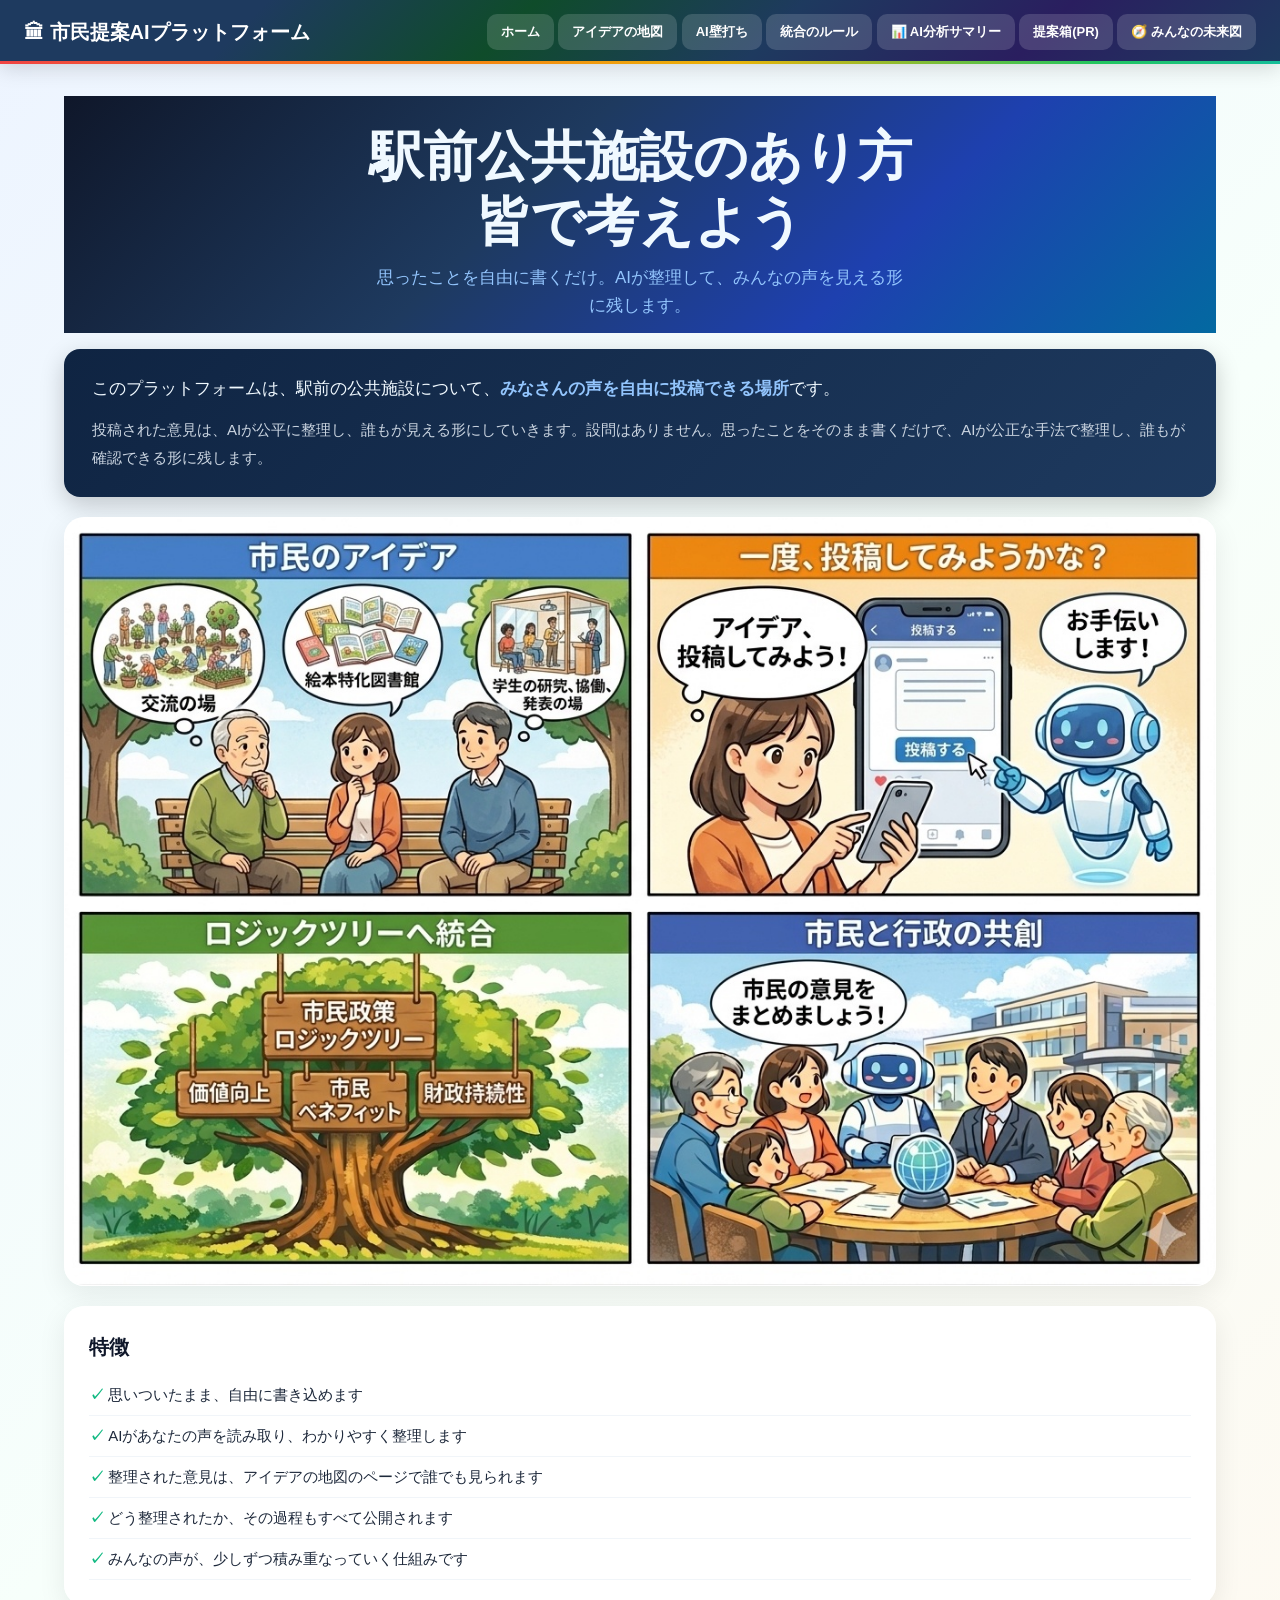
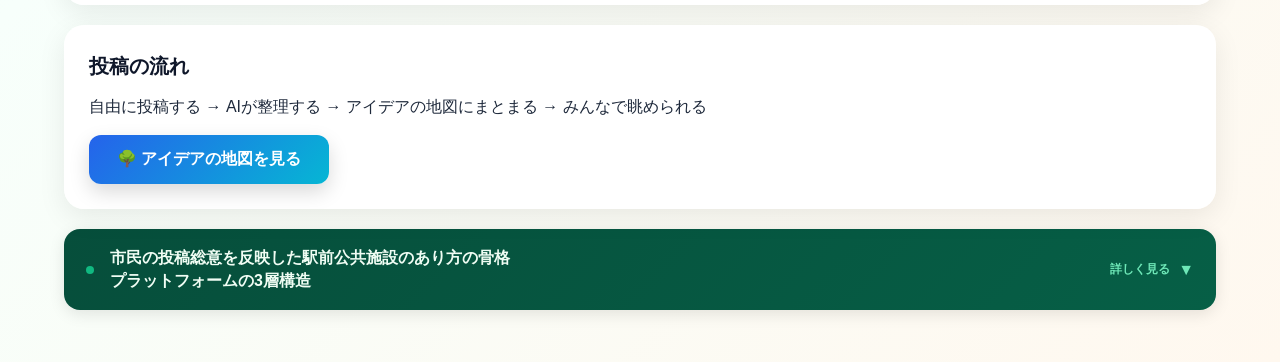
==== commit fca43a71: "Update index.html" ====
--- a/index.html
+++ b/index.html
@@ -1357,7 +1357,7 @@
 
 /* ★ 全ページ h1タイトルエリア — ネイビー左上→ブルー右下グラデーション */
 section > div:first-child {
-  background: linear-gradient(135deg,#4a5f80 0%,#6a80a0 40%,#7fa0e0 70%,#a8d8f0 100%) !important;
+  background: linear-gradient(135deg,#0f172a 0%,#1e3a5f 40%,#1e40af 70%,#0369a1 100%) !important;
  
 )
   border-radius: 12px;
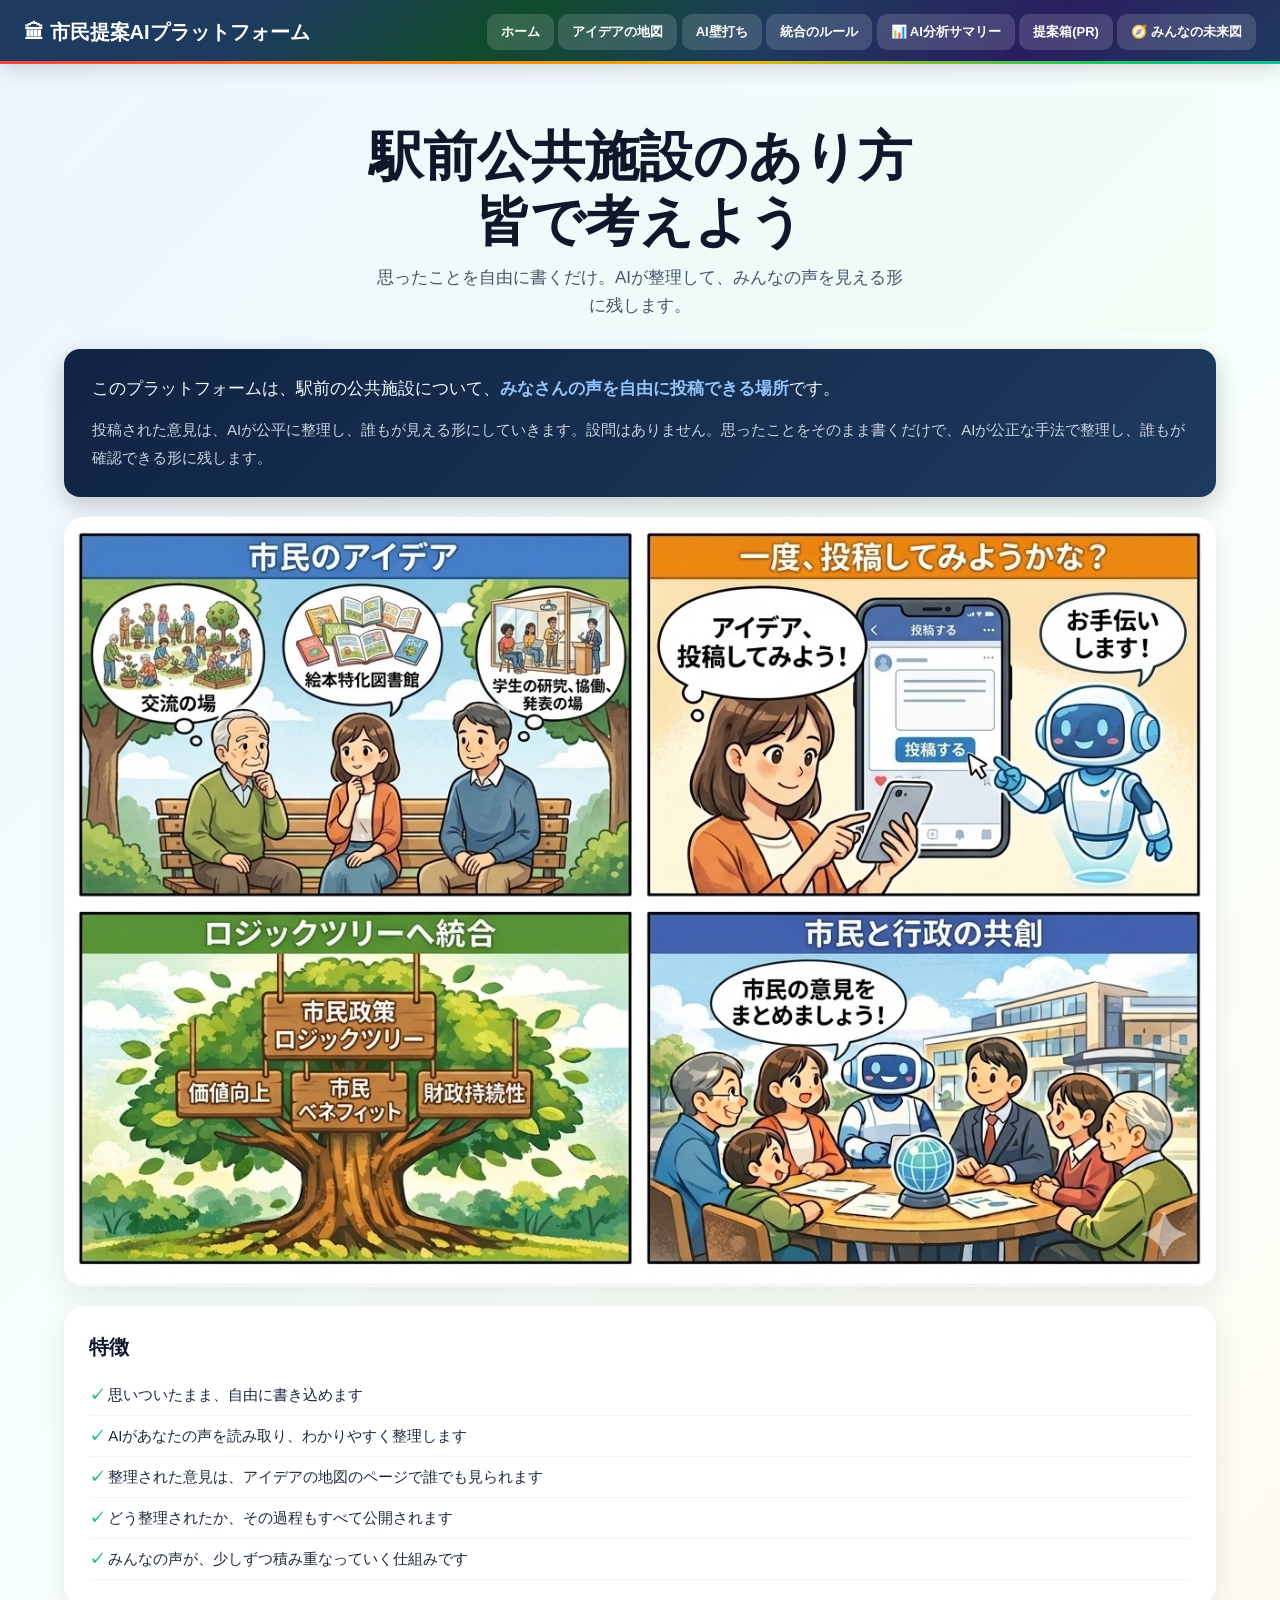
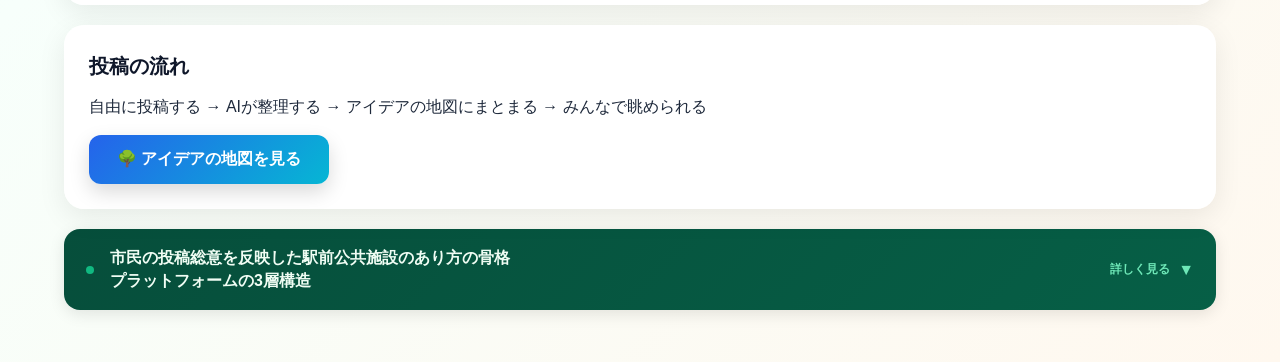
==== commit f2c9c39f: "Update index.html" ====
--- a/index.html
+++ b/index.html
@@ -1355,11 +1355,9 @@
   }
 }
 
-/* ★ 全ページ h1タイトルエリア — ネイビー左上→ブルー右下グラデーション */
+/* ★ 全ページ h1タイトルエリア — パターンD（淡いブルー×グリーングラデーション） */
 section > div:first-child {
-  background: linear-gradient(135deg,#0f172a 0%,#1e3a5f 40%,#1e40af 70%,#0369a1 100%) !important;
- 
-)
+  background: linear-gradient(135deg, #eff6ff, #f0fdf4) !important;
   border-radius: 12px;
   padding: 22px 24px;
   margin-bottom: 16px;
@@ -1367,7 +1365,7 @@
 }
 
 section > div:first-child h1 {
-  color: #f0f9ff !important;
+  color: #0f172a !important;
   font-size: clamp(22px, 5vw, 36px);
   font-weight: 700;
   line-height: 1.3;
@@ -1375,16 +1373,22 @@
 }
 
 section > div:first-child p {
-  color: #93c5fd !important;
+  color: #475569 !important;
   font-size: 15px;
   line-height: 1.7;
   margin: 0;
 }
 
 section > div:first-child span {
-  background: rgba(255,255,255,.15) !important;
-  color: #bae6fd !important;
-}  
+  background: #004b9f !important;
+  color: #fff !important;
+  display: inline-block;
+  font-size: 11px;
+  padding: 2px 10px;
+  border-radius: 999px;
+  margin-bottom: 8px;
+  font-weight: 700;
+}
 </style>
 </head>
 <body>
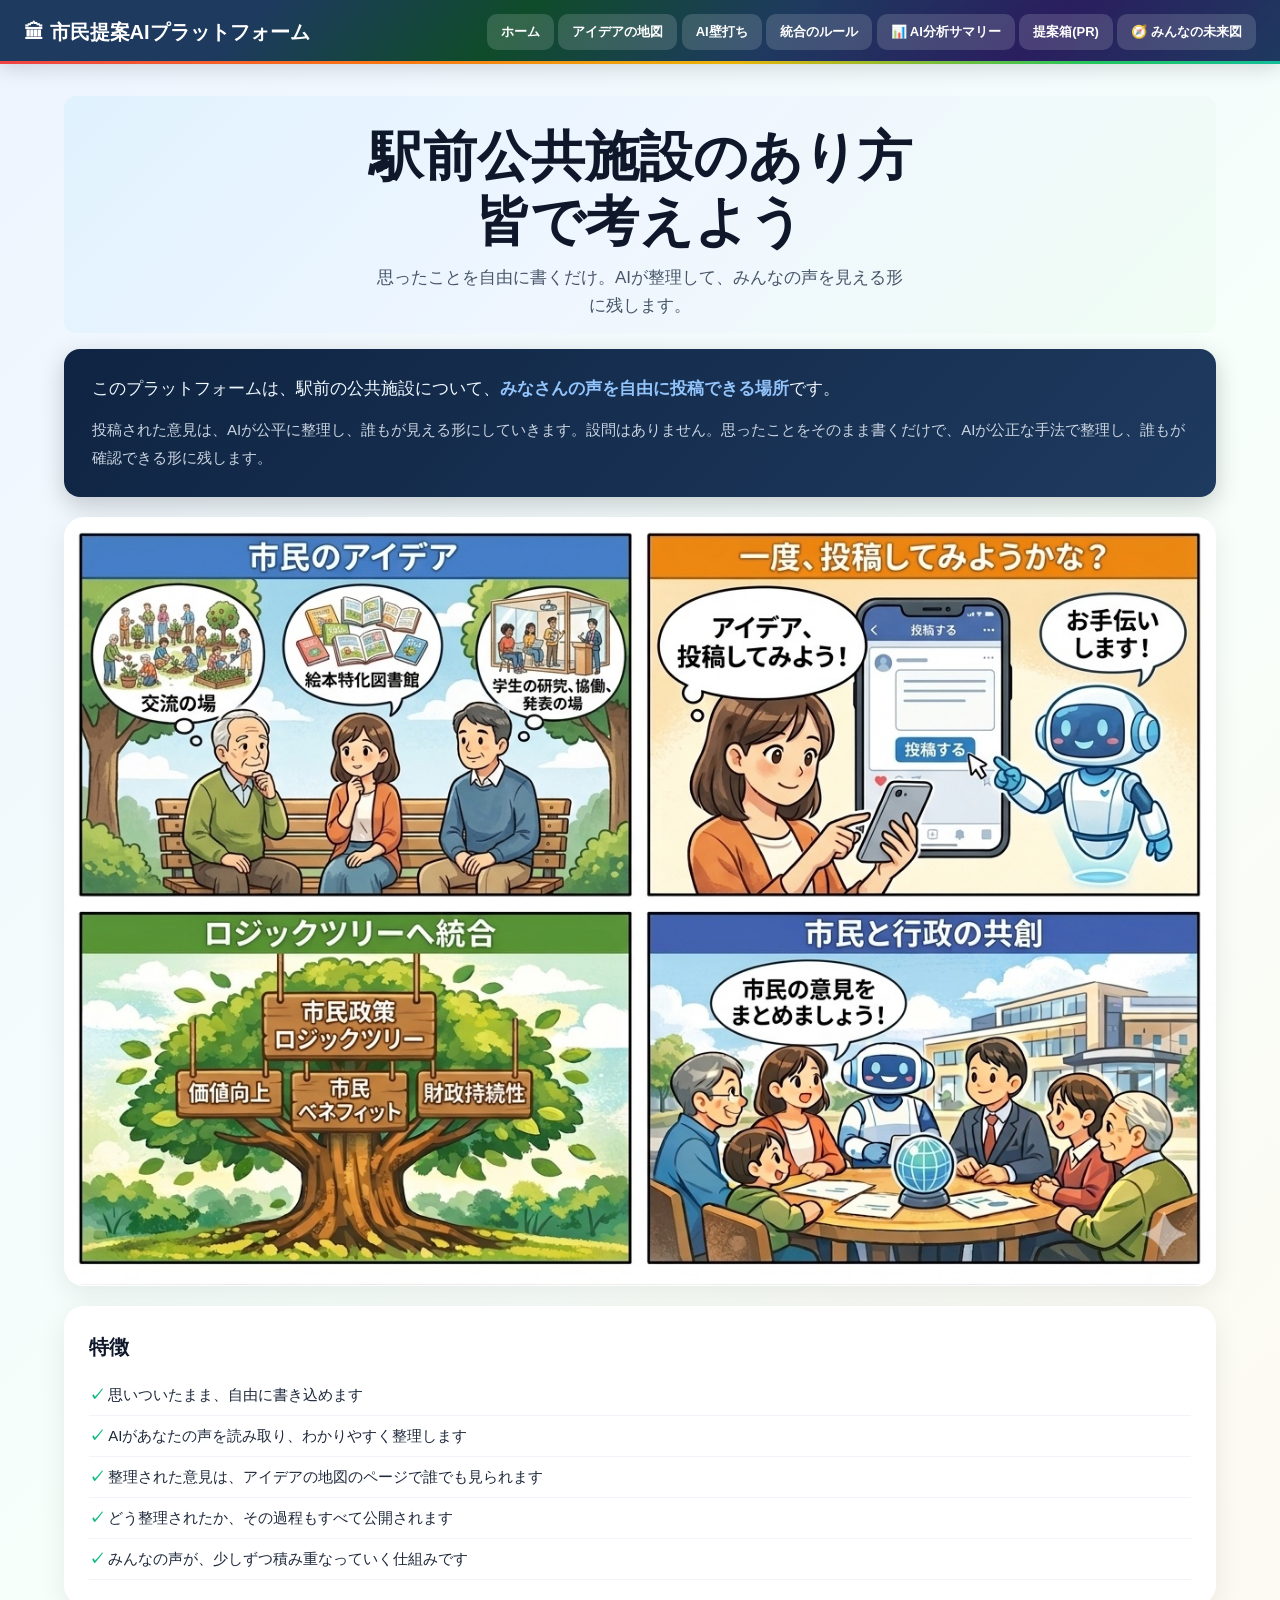
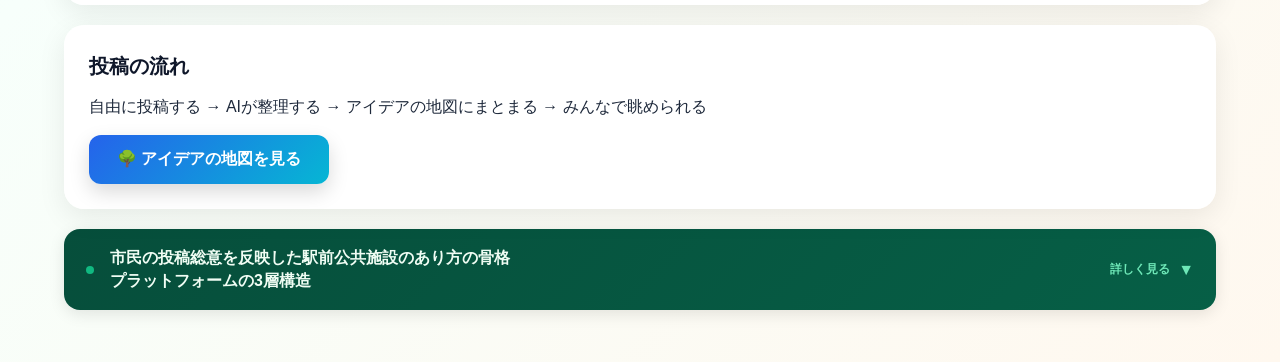
==== commit abc3a95b: "Update index.html" ====
--- a/index.html
+++ b/index.html
@@ -1355,9 +1355,9 @@
   }
 }
 
-/* ★ 全ページ h1タイトルエリア — パターンD（淡いブルー×グリーングラデーション） */
+/* ★ 全ページ h1タイトルエリア — 薄いブルーグラデーション */
 section > div:first-child {
-  background: linear-gradient(135deg, #eff6ff, #f0fdf4) !important;
+  background: linear-gradient(135deg, #e0f2fe 0%, #eff6ff 50%, #f0fdf4 100%) !important;
   border-radius: 12px;
   padding: 22px 24px;
   margin-bottom: 16px;
@@ -1380,7 +1380,7 @@
 }
 
 section > div:first-child span {
-  background: #004b9f !important;
+  background: #0369a1 !important;
   color: #fff !important;
   display: inline-block;
   font-size: 11px;
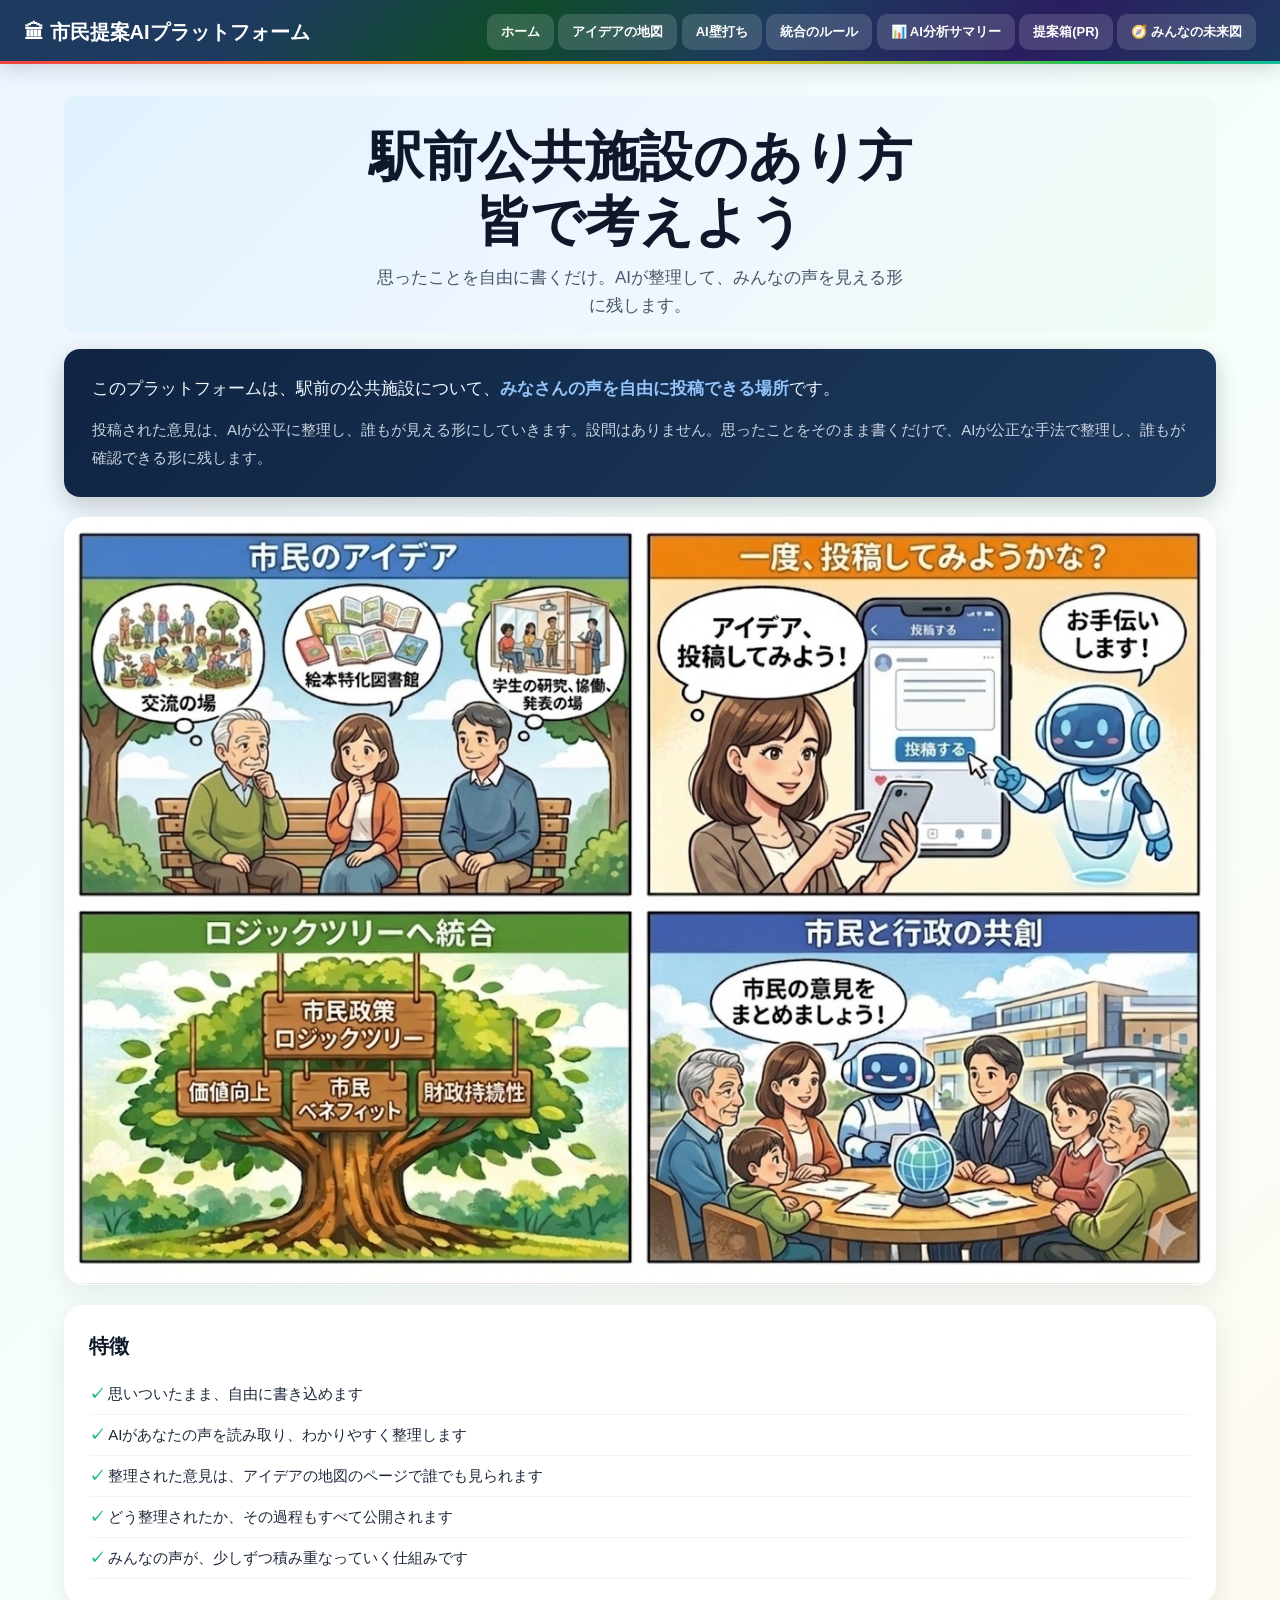
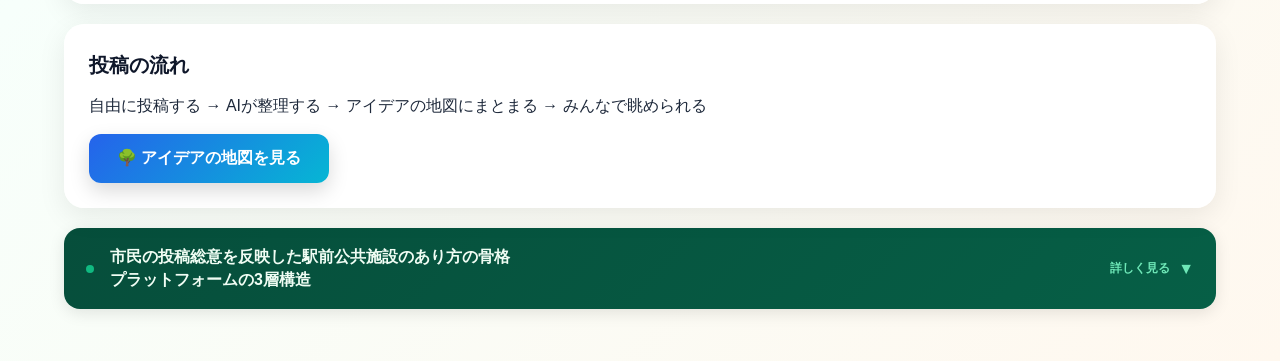
==== commit dcebd0ca: "Update index.html" ====
--- a/index.html
+++ b/index.html
@@ -5,6 +5,22 @@
 <meta name="viewport" content="width=device-width, initial-scale=1.0">
 <title>市民提案AIプラットフォーム</title>
 <style>
+　 html, body {
+  overflow-x: hidden !important;
+  width: 100% !important;
+  max-width: 100vw !important;
+  margin: 0;
+  padding: 0;
+}
+
+* {
+  box-sizing: border-box;
+}
+
+.topbar {
+  width: 100%;
+  max-width: 100vw;
+}
 /* ================= RESET ================= */
 *{ margin:0; padding:0; box-sizing:border-box; overflow-wrap:break-word; }
 body{
@@ -1497,10 +1513,10 @@
     </div>
     <!-- 5分類バー -->
     <div style="background:#0c1e3a;padding:10px 24px;display:grid;grid-template-columns:repeat(5,1fr);gap:6px;">
-      <div style="text-align:center;"><div style="font-size:9px;color:#475569;margin-bottom:3px;">① 価値向上</div><div style="height:5px;background:#2563eb;border-radius:999px;margin-bottom:3px;"></div><div style="font-size:11px;color:#60a5fa;font-weight:700;">20%</div></div>
+      <div style="text-align:center;"><div style="font-size:9px;color:#475569;margin-bottom:3px;">① 芦屋の価値向上</div><div style="height:5px;background:#2563eb;border-radius:999px;margin-bottom:3px;"></div><div style="font-size:11px;color:#60a5fa;font-weight:700;">20%</div></div>
       <div style="text-align:center;"><div style="font-size:9px;color:#475569;margin-bottom:3px;">② ウェルビーイング</div><div style="height:5px;background:#06b6d4;border-radius:999px;margin-bottom:3px;"></div><div style="font-size:11px;color:#22d3ee;font-weight:700;">25%</div></div>
-      <div style="text-align:center;"><div style="font-size:9px;color:#475569;margin-bottom:3px;">③ 財政的持続</div><div style="height:5px;background:#10b981;border-radius:999px;margin-bottom:3px;"></div><div style="font-size:11px;color:#34d399;font-weight:700;">20%</div></div>
-      <div style="text-align:center;"><div style="font-size:9px;color:#475569;margin-bottom:3px;">④ 施設の戦略</div><div style="height:5px;background:#8b5cf6;border-radius:999px;margin-bottom:3px;"></div><div style="font-size:11px;color:#a78bfa;font-weight:700;">20%</div></div>
+      <div style="text-align:center;"><div style="font-size:9px;color:#475569;margin-bottom:3px;">③ 財政的持続性</div><div style="height:5px;background:#10b981;border-radius:999px;margin-bottom:3px;"></div><div style="font-size:11px;color:#34d399;font-weight:700;">20%</div></div>
+      <div style="text-align:center;"><div style="font-size:9px;color:#475569;margin-bottom:3px;">④ 施設の戦略性</div><div style="height:5px;background:#8b5cf6;border-radius:999px;margin-bottom:3px;"></div><div style="font-size:11px;color:#a78bfa;font-weight:700;">20%</div></div>
       <div style="text-align:center;"><div style="font-size:9px;color:#475569;margin-bottom:3px;">⑤ ガバナンス</div><div style="height:5px;background:#f59e0b;border-radius:999px;margin-bottom:3px;"></div><div style="font-size:11px;color:#fbbf24;font-weight:700;">15%</div></div>
     </div>
   </div>
@@ -1527,7 +1543,7 @@
       <div class="why-card old-way">
         <h4>❌ これまでの公共施設のあり方</h4>
         <ul>
-          <li>維持費がかかる「コスト」として管理</li>
+          <li>維持費がかかり続ける「コスト」とみなす</li>
           <li>行政が一方的に用途を決める</li>
           <li>市民参加の機会が少ない</li>
           <li>市民の声が政策に届きにくい</li>
@@ -1970,10 +1986,10 @@
       <span style="font-size:12px;background:#dbeafe;color:#1e40af;padding:3px 10px;border-radius:999px;font-weight:700;white-space:nowrap;">合計：<span id="weightTotal">100</span>pt</span>
     </div>
     <div style="display:grid;grid-template-columns:repeat(5,1fr);gap:6px;">
-      <div style="text-align:center;"><div style="font-size:10px;color:#64748b;margin-bottom:4px;line-height:1.4;">①<br>価値向上</div><input type="number" id="w1" value="20" min="0" max="100" oninput="updateWeightTotal()" style="width:100%;text-align:center;font-size:14px;font-weight:700;padding:6px 2px;border:1.5px solid #bfdbfe;border-radius:8px;background:#eff6ff;color:#1e40af;"></div>
+      <div style="text-align:center;"><div style="font-size:10px;color:#64748b;margin-bottom:4px;line-height:1.4;">①<br>芦屋の価値向上</div><input type="number" id="w1" value="20" min="0" max="100" oninput="updateWeightTotal()" style="width:100%;text-align:center;font-size:14px;font-weight:700;padding:6px 2px;border:1.5px solid #bfdbfe;border-radius:8px;background:#eff6ff;color:#1e40af;"></div>
       <div style="text-align:center;"><div style="font-size:10px;color:#64748b;margin-bottom:4px;line-height:1.4;">②<br>ウェルビーイング</div><input type="number" id="w2" value="25" min="0" max="100" oninput="updateWeightTotal()" style="width:100%;text-align:center;font-size:14px;font-weight:700;padding:6px 2px;border:1.5px solid #bfdbfe;border-radius:8px;background:#eff6ff;color:#1e40af;"></div>
-      <div style="text-align:center;"><div style="font-size:10px;color:#64748b;margin-bottom:4px;line-height:1.4;">③<br>財政的持続</div><input type="number" id="w3" value="20" min="0" max="100" oninput="updateWeightTotal()" style="width:100%;text-align:center;font-size:14px;font-weight:700;padding:6px 2px;border:1.5px solid #bfdbfe;border-radius:8px;background:#eff6ff;color:#1e40af;"></div>
-      <div style="text-align:center;"><div style="font-size:10px;color:#64748b;margin-bottom:4px;line-height:1.4;">④<br>施設の戦略</div><input type="number" id="w4" value="20" min="0" max="100" oninput="updateWeightTotal()" style="width:100%;text-align:center;font-size:14px;font-weight:700;padding:6px 2px;border:1.5px solid #bfdbfe;border-radius:8px;background:#eff6ff;color:#1e40af;"></div>
+      <div style="text-align:center;"><div style="font-size:10px;color:#64748b;margin-bottom:4px;line-height:1.4;">③<br>財政的持続性</div><input type="number" id="w3" value="20" min="0" max="100" oninput="updateWeightTotal()" style="width:100%;text-align:center;font-size:14px;font-weight:700;padding:6px 2px;border:1.5px solid #bfdbfe;border-radius:8px;background:#eff6ff;color:#1e40af;"></div>
+      <div style="text-align:center;"><div style="font-size:10px;color:#64748b;margin-bottom:4px;line-height:1.4;">④<br>施設の戦略性</div><input type="number" id="w4" value="20" min="0" max="100" oninput="updateWeightTotal()" style="width:100%;text-align:center;font-size:14px;font-weight:700;padding:6px 2px;border:1.5px solid #bfdbfe;border-radius:8px;background:#eff6ff;color:#1e40af;"></div>
       <div style="text-align:center;"><div style="font-size:10px;color:#64748b;margin-bottom:4px;line-height:1.4;">⑤<br>都市ガバナンス</div><input type="number" id="w5" value="15" min="0" max="100" oninput="updateWeightTotal()" style="width:100%;text-align:center;font-size:14px;font-weight:700;padding:6px 2px;border:1.5px solid #bfdbfe;border-radius:8px;background:#eff6ff;color:#1e40af;"></div>
     </div>
   </div>
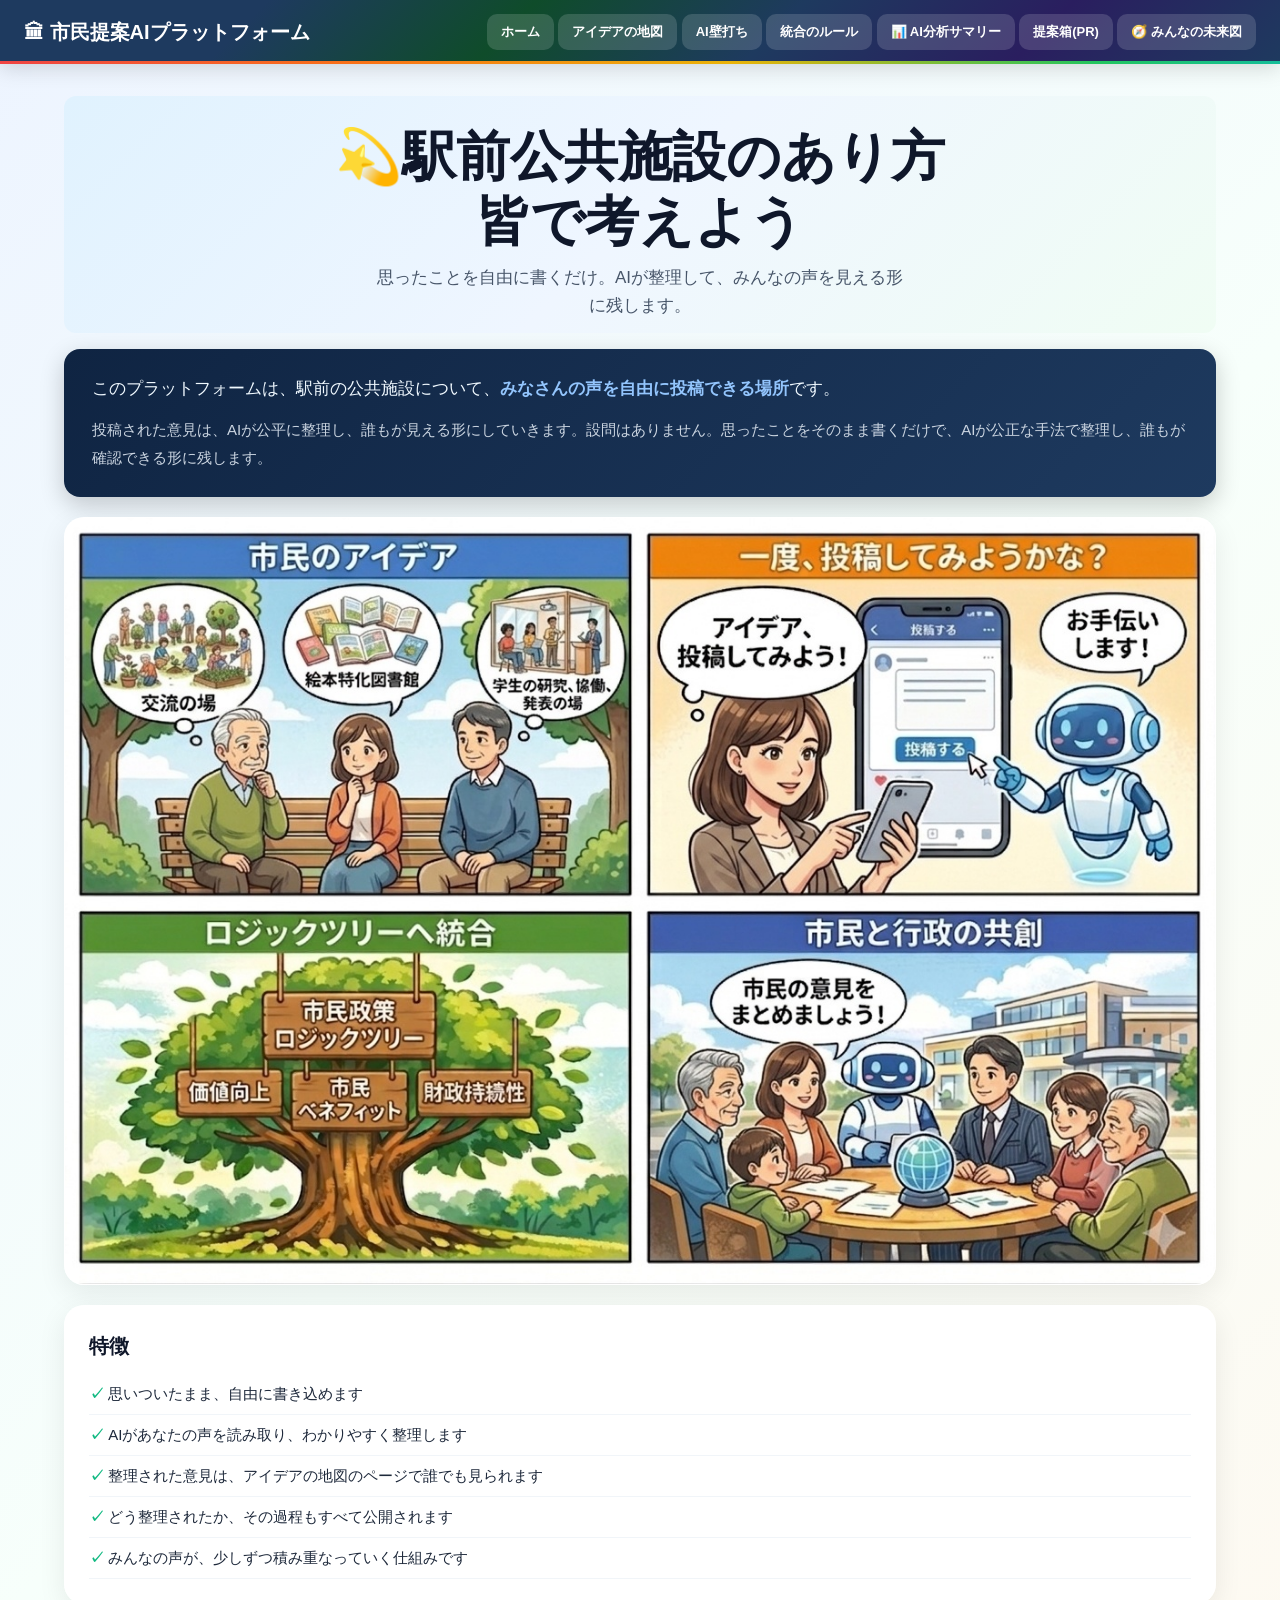
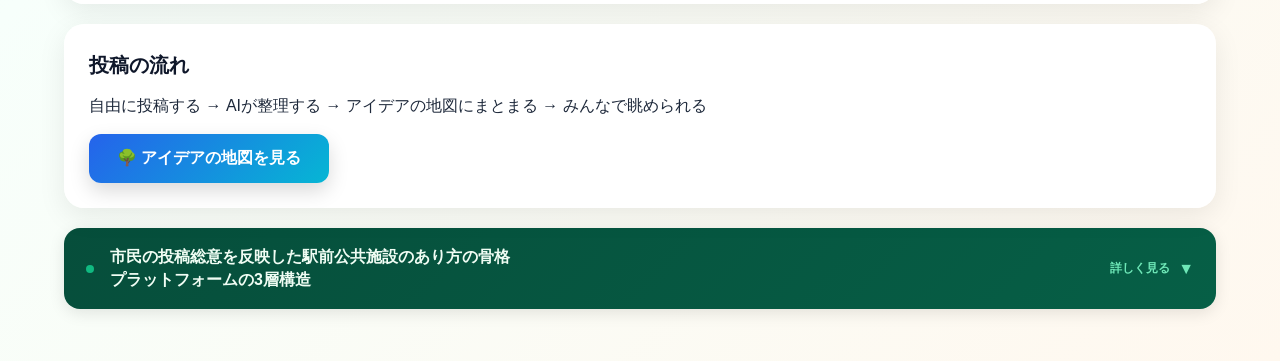
==== commit 2bd41a5b: "Update index.html" ====
--- a/index.html
+++ b/index.html
@@ -1430,7 +1430,7 @@
   <!-- タイトル：黒枠の外 -->
   <div style="text-align:center;padding:28px 20px 12px;">
     <h1 style="font-size:clamp(30px,6vw,54px);font-weight:900;color:#0f172a;line-height:1.2;margin-bottom:10px;">
-      駅前公共施設のあり方<br>皆で考えよう</span>
+      💫駅前公共施設のあり方<br>皆で考えよう</span>
     </h1>
     <p style="font-size:17px;color:#475569;max-width:540px;margin:0 auto;">思ったことを自由に書くだけ。AIが整理して、みんなの声を見える形に残します。</p>
   </div>
@@ -2075,10 +2075,19 @@
 // =====================================================================
 let _gasCallbackId = 0;
 
+// ★ 根本解決版：modeで明確に振り分け（文字数判定をやめる）
 function callGAS(mode, dataObj) {
+  const SHORT_MODES = ["list", "visionHistory"];
+  if (SHORT_MODES.includes(mode)) {
+    return jsonpGAS(mode, dataObj);
+  }
+  // analyze, summarize, save, updateVision, generateImage は常にPOST
+  return postGAS(dataObj || { mode });
+}
+
+function jsonpGAS(mode, dataObj) {
   return new Promise((resolve, reject) => {
     const cbName = "_gasCb" + (++_gasCallbackId);
-
     const timer = setTimeout(() => {
       delete window[cbName];
       const s = document.getElementById(cbName);
@@ -2094,32 +2103,41 @@
       resolve(data);
     };
 
-    let url = GAS_URL
-      + "?callback=" + encodeURIComponent(cbName)
-      + "&mode="     + encodeURIComponent(mode || "");
-    if (dataObj) {
-      url += "&data=" + encodeURIComponent(JSON.stringify(dataObj));
-    }
-
+    let url = GAS_URL + "?callback=" + encodeURIComponent(cbName) + "&mode=" + encodeURIComponent(mode || "");
     const script = document.createElement("script");
-    script.id    = cbName;
-    script.src   = url;
+    script.id = cbName;
+    script.src = url;
     script.onerror = () => {
       clearTimeout(timer);
       delete window[cbName];
       script.remove();
-      reject(new Error("スクリプト読み込みエラー。GASのURLを確認してください。"));
+      reject(new Error("通信エラー"));
     };
     document.head.appendChild(script);
   });
 }
 
-// 後方互換ラッパー
+async function postGAS(payload) {
+  try {
+    const res = await fetch(GAS_URL, {
+      method: "POST",
+      headers: { "Content-Type": "text/plain;charset=utf-8" },
+      body: JSON.stringify(payload),
+      redirect: "follow"
+    });
+    if (!res.ok) throw new Error("HTTP " + res.status);
+    const text = await res.text();
+    if (!text || text.trim() === "") throw new Error("空のレスポンス");
+    if (text.trim().startsWith("<!")) throw new Error("GASがHTMLを返しました。再デプロイを確認してください。");
+    return JSON.parse(text);
+  } catch(e) {
+    console.error("postGASエラー:", e.message);
+    throw e;
+  }
+}
+
 async function fetchGAS(params) {
   return callGAS(params.mode);
-}
-async function postGAS(payload) {
-  return callGAS(payload.mode, payload);
 }
 
 // =====================================================================
